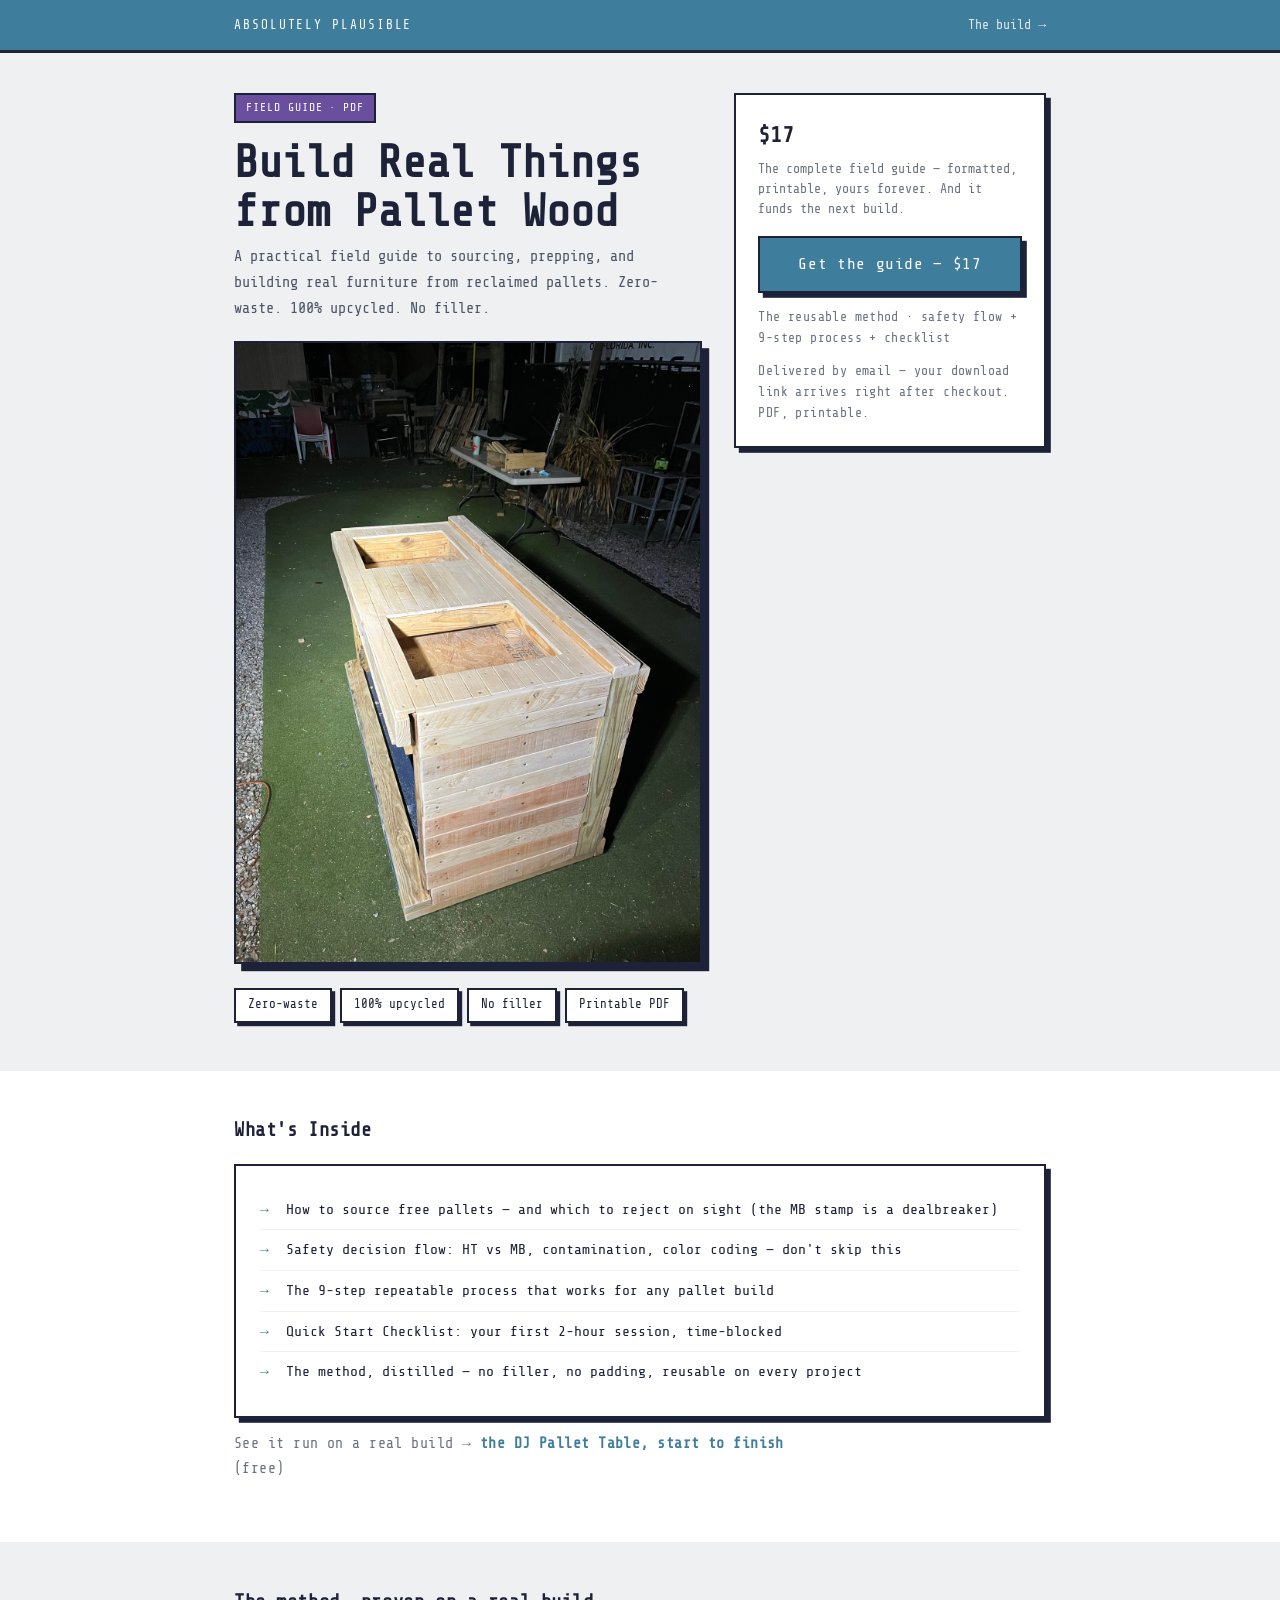
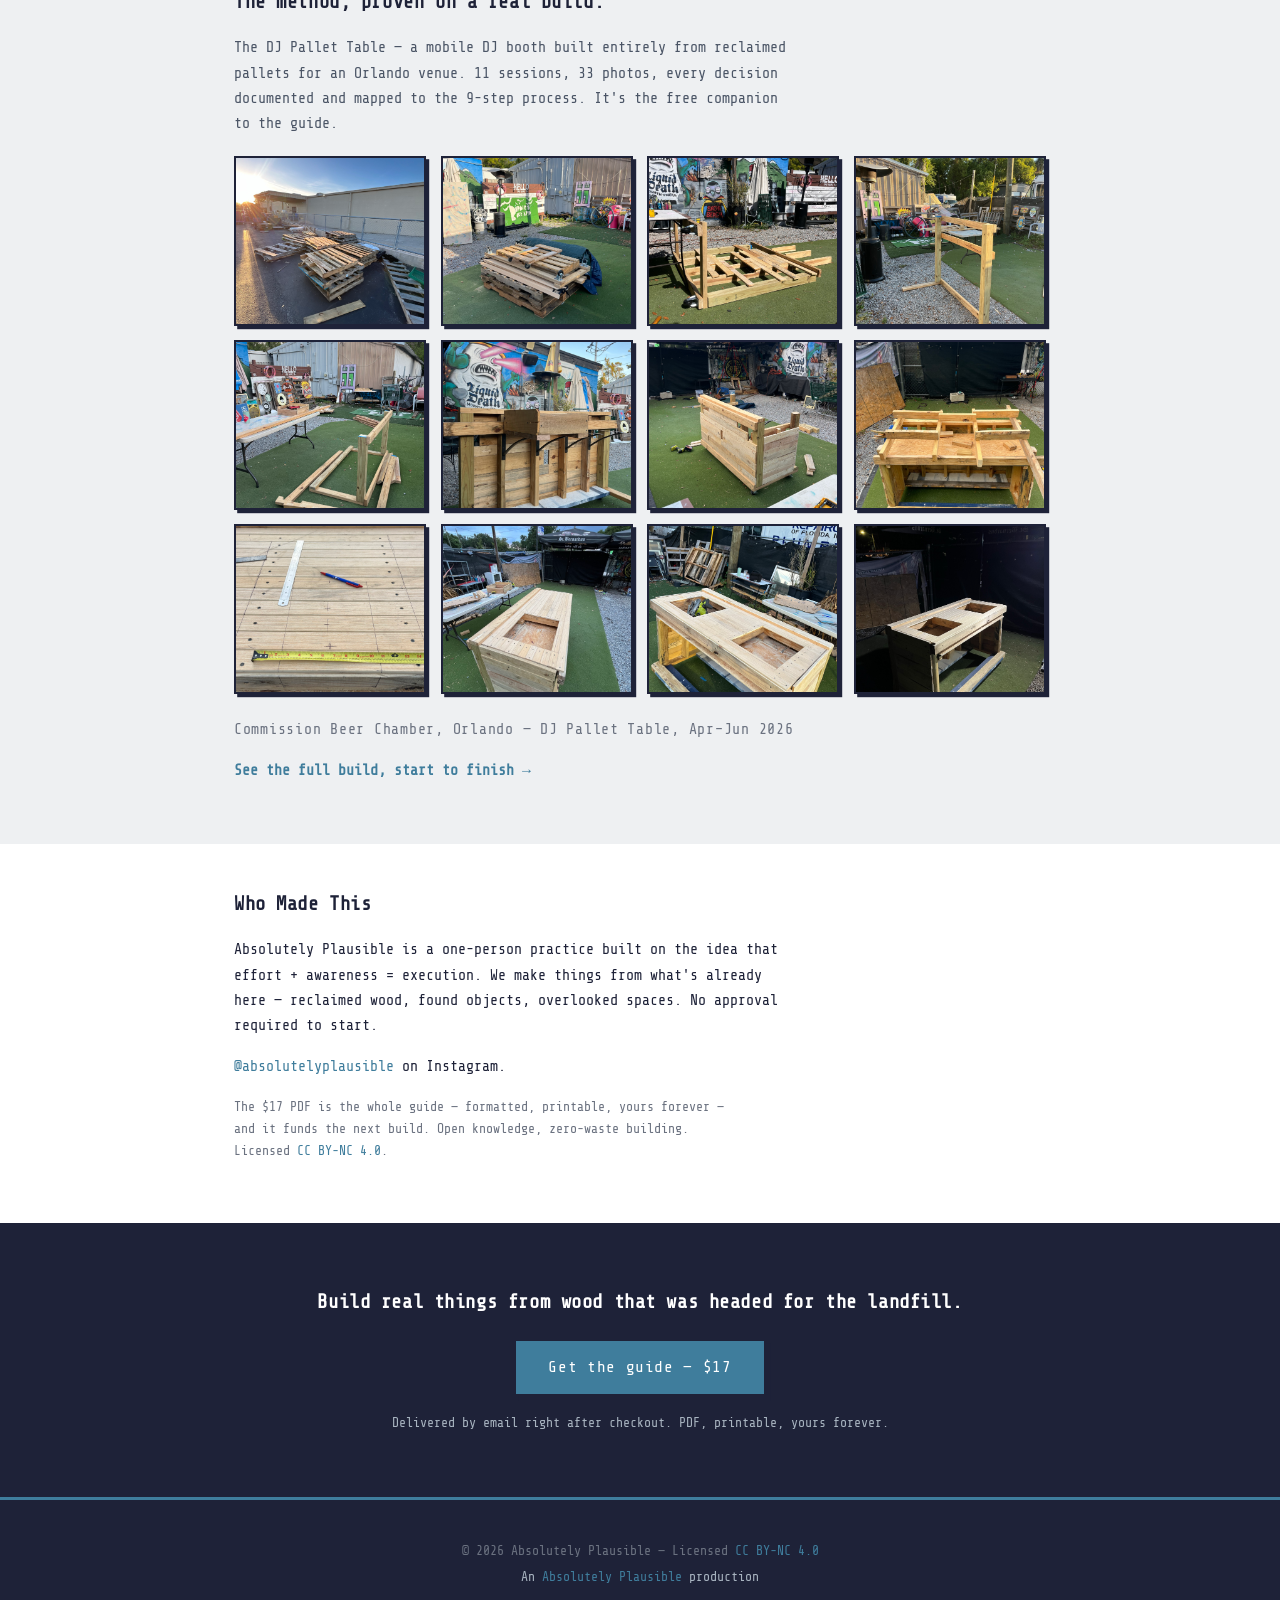
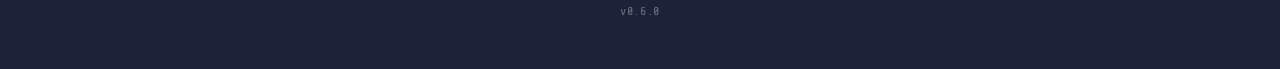
==== index.html @ e504fccc "v0.6.0 — Stripe cutover prep: swap buy buttons to Payment Link (placeholder), add thanks.html DO NOT" ====
<!DOCTYPE html>
<html lang="en">
<head>
  <meta charset="UTF-8">
  <meta name="viewport" content="width=device-width, initial-scale=1.0">
  <title>Build Real Things from Pallet Wood — Absolutely Plausible</title>
  <meta name="description" content="A practical field guide to sourcing, prepping, and building real furniture from reclaimed pallets. The 9-step process, safety decision flow, and Quick Start Checklist. PDF, $17. See it run on a real build — the DJ Pallet Table, free.">
  <meta property="og:title" content="Build Real Things from Pallet Wood">
  <meta property="og:description" content="A practical field guide to building real furniture from reclaimed pallets. $17 PDF, delivered by email right after checkout.">
  <meta property="og:image" content="https://diy.recyclopedia.cc/docs/assets/IMG_4963.jpg">
  <meta property="og:url" content="https://diy.recyclopedia.cc/">
  <meta property="og:type" content="website">
  <meta name="twitter:card" content="summary_large_image">
  <link rel="preconnect" href="https://fonts.googleapis.com">
  <link rel="preconnect" href="https://fonts.gstatic.com" crossorigin>
  <link href="https://fonts.googleapis.com/css2?family=Share+Tech+Mono&display=swap" rel="stylesheet">
  <link rel="stylesheet" href="style.css">
</head>
<body class="gr">

  <!-- TOP BAR -->
  <nav class="gr-nav">
    <div class="container">
      <a class="wordmark" href="/">Absolutely Plausible</a>
      <a class="back" href="dj-pallet-table.html">The build →</a>
    </div>
  </nav>

  <!-- HERO / PRODUCT HEADER -->
  <header class="gr-hero">
    <div class="container">
      <div class="gr-hero-grid">

        <div class="gr-hero-main">
          <span class="gr-tag">Field guide · PDF</span>
          <h1 class="gr-title">Build Real Things from Pallet Wood</h1>
          <p class="gr-sub">A practical field guide to sourcing, prepping, and building real furniture from reclaimed pallets. Zero-waste. 100% upcycled. No filler.</p>
          <img class="gr-cover" src="docs/assets/IMG_4963.jpg" alt="DJ Pallet Table — near-final, built entirely from reclaimed pallet wood for Commission Beer Chamber, Orlando">
          <div class="gr-pills">
            <span class="gr-pill">Zero-waste</span>
            <span class="gr-pill">100% upcycled</span>
            <span class="gr-pill">No filler</span>
            <span class="gr-pill">Printable PDF</span>
          </div>
        </div>

        <aside class="gr-buybox">
          <div class="gr-buybox-price">$17</div>
          <p class="gr-buybox-note">The complete field guide — formatted, printable, yours forever. And it funds the next build.</p>
          <!-- STRIPE CUTOVER: replace REPLACE_ME with the LIVE Payment Link before merging to main.
           Test-mode link is used only on this branch, never deployed. -->
          <a class="gr-btn" href="https://buy.stripe.com/REPLACE_ME" rel="noopener">Get the guide — $17</a>
          <p class="gr-proof">The reusable method · safety flow + 9-step process + checklist</p>
          <p class="gr-proof">Delivered by email — your download link arrives right after checkout. PDF, printable.</p>
        </aside>

      </div>
    </div>
  </header>

  <!-- WHAT'S INSIDE -->
  <section class="gr-section">
    <div class="container">
      <h2>What's Inside</h2>
      <div class="gr-card">
        <ul class="gr-list">
          <li>How to source free pallets — and which to reject on sight (the MB stamp is a dealbreaker)</li>
          <li>Safety decision flow: HT vs MB, contamination, color coding — don't skip this</li>
          <li>The 9-step repeatable process that works for any pallet build</li>
          <li>Quick Start Checklist: your first 2-hour session, time-blocked</li>
          <li>The method, distilled — no filler, no padding, reusable on every project</li>
        </ul>
      </div>
      <p class="gr-proof">See it run on a real build → <a href="dj-pallet-table.html">the DJ Pallet Table, start to finish</a> (free)</p>
    </div>
  </section>

  <!-- THE BUILD -->
  <section class="gr-section gr-section--alt">
    <div class="container">
      <h2>The method, proven on a real build.</h2>
      <p class="gr-sub">The DJ Pallet Table — a mobile DJ booth built entirely from reclaimed pallets for an Orlando venue. 11 sessions, 33 photos, every decision documented and mapped to the 9-step process. It's the free companion to the guide.</p>
      <div class="gr-grid">
        <img src="docs/assets/IMG_4768.jpg" alt="Raw reclaimed pallets before the build begins">
        <img src="docs/assets/IMG_4784.jpg" alt="Full stack of pallet material, inspected and ready">
        <img src="docs/assets/IMG_4836.jpg" alt="Frame skeleton with caster wheels, early build">
        <img src="docs/assets/IMG_4842.jpg" alt="Frame positioned at Commission Beer Chamber patio">
        <img src="docs/assets/IMG_4892.jpg" alt="Frame structure growing on-site">
        <img src="docs/assets/IMG_4922.jpg" alt="Slatted tabletop boards taking shape">
        <img src="docs/assets/IMG_4935.jpg" alt="Structural core complete — bracing and joinery">
        <img src="docs/assets/IMG_4945.jpg" alt="Finishing — surface refinement">
        <img src="docs/assets/IMG_4954.jpg" alt="Mixer cutout laid out, measured and marked in pencil">
        <img src="docs/assets/IMG_4959.jpg" alt="Final layout detail before the cut">
        <img src="docs/assets/IMG_4960.jpg" alt="The near-final DJ Pallet Table">
        <img src="docs/assets/IMG_4961.jpg" alt="Near-final side view">
      </div>
      <p class="caption">Commission Beer Chamber, Orlando — DJ Pallet Table, Apr–Jun 2026</p>
      <p class="build-cta"><a href="dj-pallet-table.html">See the full build, start to finish →</a></p>
    </div>
  </section>

  <!-- WHO MADE THIS -->
  <section class="gr-section">
    <div class="container">
      <h2>Who Made This</h2>
      <p class="gr-prose">Absolutely Plausible is a one-person practice built on the idea that effort + awareness = execution. We make things from what's already here — reclaimed wood, found objects, overlooked spaces. No approval required to start.</p>
      <p class="gr-prose"><a href="https://instagram.com/absolutelyplausible" target="_blank" rel="noopener">@absolutelyplausible</a> on Instagram.</p>
      <p class="gr-prose license">The $17 PDF is the whole guide — formatted, printable, yours forever — and it funds the next build. Open knowledge, zero-waste building.<br>Licensed <a href="https://creativecommons.org/licenses/by-nc/4.0/" target="_blank" rel="noopener">CC BY-NC 4.0</a>.</p>
    </div>
  </section>

  <!-- BUY (repeated) -->
  <section class="buy-bottom">
    <div class="container">
      <h2 class="gr-cta-h">Build real things from wood that was headed for the landfill.</h2>
      <!-- STRIPE CUTOVER: replace REPLACE_ME with the LIVE Payment Link before merging to main.
           Test-mode link is used only on this branch, never deployed. -->
          <a class="gr-btn" href="https://buy.stripe.com/REPLACE_ME" rel="noopener">Get the guide — $17</a>
      <p class="delivery-note">Delivered by email right after checkout. PDF, printable, yours forever.</p>
    </div>
  </section>

  <!-- FOOTER -->
  <footer class="site-footer">
    <div class="site-footer__inner">
      <p class="footer-license">© 2026 Absolutely Plausible — Licensed <a href="https://creativecommons.org/licenses/by-nc/4.0/" target="_blank" rel="noopener">CC BY-NC 4.0</a></p>
      <p>An <a href="https://absolutelyplausible.com" target="_blank" rel="noopener">Absolutely Plausible</a> production</p>
      <p class="footer-version">v0.6.0</p>
    </div>
  </footer>

</body>
</html>
---- style.css ----
*, *::before, *::after { box-sizing: border-box; margin: 0; padding: 0; }

:root {
  --primary: #3f7d9c;
  --dark: #1e2238;
  --accent: #6a4f9e;
  --bg: #eef0f2;
  --white: #ffffff;
}

body {
  font-family: 'Share Tech Mono', 'Courier New', monospace;
  background: var(--bg);
  color: var(--dark);
  line-height: 1.6;
}

a { color: var(--primary); text-decoration: none; }
a:hover { color: var(--accent); }

.container {
  max-width: 860px;
  margin: 0 auto;
  padding: 0 1.5rem;
}

/* HERO */
.hero {
  background: var(--dark);
  color: var(--white);
  padding: 4rem 0 3rem;
  text-align: center;
}

.wordmark {
  font-size: 0.85rem;
  letter-spacing: 0.15em;
  text-transform: uppercase;
  color: var(--primary);
  margin-bottom: 1.5rem;
}

.hero h1 {
  font-size: clamp(1.6rem, 4vw, 2.4rem);
  line-height: 1.2;
  margin-bottom: 1rem;
  color: var(--white);
}

.subhead {
  font-size: 0.95rem;
  color: #a8b4c0;
  max-width: 540px;
  margin: 0 auto 2rem;
  line-height: 1.7;
}

.hero-img {
  width: 100%;
  max-width: 720px;
  height: auto;
  display: block;
  margin: 0 auto 2.5rem;
  border-radius: 3px;
  box-shadow: 0 4px 24px rgba(0,0,0,0.45);
}

.btn-buy {
  display: inline-block;
  background: var(--primary);
  color: var(--white);
  padding: 0.85rem 2.2rem;
  font-family: inherit;
  font-size: 1rem;
  letter-spacing: 0.05em;
  text-decoration: none;
  border-radius: 2px;
  transition: background 0.15s;
}

.btn-buy:hover {
  background: var(--accent);
  color: var(--white);
}

/* WHAT'S INSIDE */
.inside {
  padding: 3.5rem 0;
  background: var(--white);
}

.inside h2, .build h2, .about h2 {
  font-size: 1.1rem;
  letter-spacing: 0.06em;
  margin-bottom: 1.5rem;
}

.inside h2 { color: var(--primary); }

.inside ul {
  list-style: none;
  padding: 0;
  margin-bottom: 1.5rem;
}

.inside ul li {
  padding: 0.55rem 0 0.55rem 1.6rem;
  border-bottom: 1px solid var(--bg);
  position: relative;
  font-size: 0.92rem;
  line-height: 1.5;
}

.inside ul li:last-child { border-bottom: none; }

.inside ul li::before {
  content: '→';
  position: absolute;
  left: 0;
  color: var(--primary);
}

.proof-line {
  font-size: 0.8rem;
  color: #6b7280;
  letter-spacing: 0.05em;
}

/* THE BUILD */
.build {
  padding: 3.5rem 0;
  background: var(--bg);
}

.build h2 { color: var(--dark); }

.photo-grid {
  display: grid;
  grid-template-columns: repeat(auto-fill, minmax(200px, 1fr));
  gap: 0.5rem;
  margin-bottom: 1rem;
}

.photo-grid img {
  width: 100%;
  height: 150px;
  object-fit: cover;
  border-radius: 2px;
  display: block;
}

.build-intro {
  font-size: 0.92rem;
  max-width: 620px;
  margin-bottom: 1.5rem;
  line-height: 1.6;
}

.caption {
  font-size: 0.78rem;
  color: #6b7280;
  letter-spacing: 0.05em;
}

.build-cta {
  margin-top: 1rem;
  font-size: 0.95rem;
}

.build-cta a { font-weight: 700; }

/* ABOUT */
.about {
  padding: 3.5rem 0;
  background: var(--white);
}

.about h2 { color: var(--primary); }

.about p {
  font-size: 0.92rem;
  max-width: 620px;
  margin-bottom: 1rem;
}

.about p:last-child { margin-bottom: 0; }

.license {
  font-size: 0.8rem;
  color: #6b7280;
}

/* BUY BOTTOM */
.buy-bottom {
  background: var(--dark);
  color: var(--white);
  padding: 4rem 0;
  text-align: center;
}

.delivery-note {
  margin-top: 1rem;
  font-size: 0.82rem;
  color: #a8b4c0;
}

@media (max-width: 520px) {
  .photo-grid {
    grid-template-columns: repeat(2, 1fr);
  }
  .photo-grid img { height: 120px; }
  .hero { padding: 3rem 0 2.5rem; }
}

/* ============================================================
   DJ CASE STUDY — Gumroad-style UI/UX, recolored to AP palette
   (scoped to body.gr; the brutalist flat look — hard navy
   borders + offset drop-shadows + press-on-hover buttons)
   ============================================================ */

body.gr {
  --gr-border: 2px solid var(--dark);
  --gr-shadow: 0.3rem 0.3rem 0 var(--dark);
  --gr-shadow-sm: 0.2rem 0.2rem 0 var(--dark);
}

/* Top bar */
.gr-nav {
  background: var(--primary);
  border-bottom: 3px solid var(--dark);
}
.gr-nav .container {
  display: flex;
  align-items: center;
  justify-content: space-between;
  padding-top: 0.9rem;
  padding-bottom: 0.9rem;
}
.gr-nav .wordmark {
  margin: 0;
  font-size: 0.8rem;
  letter-spacing: 0.15em;
  text-transform: uppercase;
  color: var(--white);
}
.gr-nav .back { color: rgba(255,255,255,0.82); font-size: 0.82rem; }
.gr-nav .back:hover { color: var(--white); }

/* Press-on-hover button (Gumroad signature) */
.gr-btn {
  display: inline-block;
  background: var(--primary);
  color: var(--white);
  border: var(--gr-border);
  box-shadow: var(--gr-shadow);
  padding: 0.85rem 2rem;
  font-family: inherit;
  font-size: 1rem;
  letter-spacing: 0.04em;
  border-radius: 0;
  transition: transform 0.1s ease, box-shadow 0.1s ease, background 0.1s ease;
}
.gr-btn:hover {
  background: var(--accent);
  color: var(--white);
  transform: translate(0.12rem, 0.12rem);
  box-shadow: var(--gr-shadow-sm);
}
.gr-btn:active {
  transform: translate(0.3rem, 0.3rem);
  box-shadow: 0 0 0 var(--dark);
}

/* Tag / pill */
.gr-tag {
  display: inline-block;
  background: var(--accent);
  color: var(--white);
  border: var(--gr-border);
  padding: 0.25rem 0.65rem;
  font-size: 0.72rem;
  letter-spacing: 0.08em;
  text-transform: uppercase;
  margin-bottom: 0.9rem;
}
.gr-pills { display: flex; flex-wrap: wrap; gap: 0.5rem; margin-top: 1.2rem; }
.gr-pill {
  display: inline-block;
  background: var(--white);
  border: var(--gr-border);
  box-shadow: var(--gr-shadow-sm);
  padding: 0.35rem 0.75rem;
  font-size: 0.78rem;
}

/* Hero / product header */
.gr-hero { background: var(--bg); padding: 2.5rem 0 3rem; }
.gr-hero-grid {
  display: grid;
  grid-template-columns: 1.5fr 1fr;
  gap: 2rem;
  align-items: start;
}
.gr-cover {
  width: 100%;
  display: block;
  border: var(--gr-border);
  box-shadow: 0.45rem 0.45rem 0 var(--dark);
  margin-bottom: 1.5rem;
}
.gr-title {
  font-size: clamp(1.8rem, 5vw, 2.8rem);
  line-height: 1.1;
  color: var(--dark);
  margin-bottom: 0.5rem;
}
.gr-by { font-size: 0.9rem; color: #4b5566; margin-bottom: 1rem; }
.gr-by strong { color: var(--primary); }
.gr-lede { font-size: 0.95rem; line-height: 1.7; max-width: 60ch; }

/* Buy box (sticky on desktop) */
.gr-buybox {
  background: var(--white);
  border: var(--gr-border);
  box-shadow: var(--gr-shadow);
  padding: 1.4rem;
  position: sticky;
  top: 1.5rem;
}
.gr-buybox-price {
  font-size: 1.4rem;
  font-weight: 700;
  color: var(--dark);
  margin-bottom: 0.4rem;
}
.gr-buybox-note { font-size: 0.82rem; color: #6b7280; margin-bottom: 1.1rem; line-height: 1.5; }
.gr-buybox .gr-btn { display: block; text-align: center; }
.gr-glance { width: 100%; border-collapse: collapse; margin: 1.3rem 0 0.5rem; }
.gr-glance th, .gr-glance td {
  text-align: left;
  vertical-align: top;
  padding: 0.45rem 0;
  font-size: 0.8rem;
  border-bottom: 1px solid var(--bg);
  line-height: 1.45;
}
.gr-glance th { color: var(--primary); white-space: nowrap; padding-right: 0.8rem; width: 1%; }
.gr-glance tr:last-child th, .gr-glance tr:last-child td { border-bottom: none; }
.gr-collab { font-size: 0.74rem; color: #6b7280; line-height: 1.5; margin-top: 0.6rem; }
.gr-collab strong { color: var(--dark); }

/* Content sections */
.gr-section { padding: 2.8rem 0; background: var(--white); }
.gr-section--alt { background: var(--bg); }
.gr-section--band { background: var(--dark); }
.gr-section--band h2 { color: var(--white); }
.gr-section h2 {
  font-size: 1.2rem;
  letter-spacing: 0.03em;
  margin-bottom: 1.1rem;
  display: flex;
  align-items: center;
  flex-wrap: wrap;
  gap: 0.1rem;
  color: var(--dark);
}
.gr-section p { font-size: 0.93rem; line-height: 1.7; max-width: 70ch; margin-bottom: 1rem; }

/* Step number badge */
.step-badge {
  display: inline-flex;
  align-items: center;
  justify-content: center;
  width: 1.9em;
  height: 1.9em;
  background: var(--primary);
  color: var(--white);
  border: var(--gr-border);
  font-weight: 700;
  margin-right: 0.4em;
  font-size: 0.85em;
}

/* Photo grid — bordered, offset-shadowed thumbnails */
.gr-grid {
  display: grid;
  grid-template-columns: repeat(auto-fill, minmax(180px, 1fr));
  gap: 0.9rem;
  margin: 1.2rem 0 1.4rem;
}
.gr-grid img {
  width: 100%;
  height: 170px;
  object-fit: cover;
  display: block;
  border: var(--gr-border);
  box-shadow: var(--gr-shadow-sm);
}

/* Takeaway callout */
.takeaway {
  background: var(--white);
  border: var(--gr-border);
  border-left: 6px solid var(--primary);
  box-shadow: var(--gr-shadow-sm);
  padding: 0.9rem 1.1rem;
  font-size: 0.9rem !important;
  line-height: 1.6;
  max-width: none !important;
}
.takeaway strong { color: var(--accent); }
.gr-section--alt .takeaway { background: var(--white); }

/* Vertical scroll timeline (DJ case study) — dated spine + expandable cards */
.vtl { position: relative; max-width: 720px; margin: 0.5rem auto 0; }
.vtl::before {                       /* the spine */
  content: '';
  position: absolute;
  top: 0.5rem; bottom: 0.5rem;
  left: 96px;
  width: 3px;
  background: var(--primary);
  transform: translateX(-50%);
}
.vtl-item {
  position: relative;
  display: grid;
  grid-template-columns: 78px 1fr;
  gap: 2rem;
  margin-bottom: 1.8rem;
  align-items: start;
}
.vtl-date {
  text-align: right;
  font-size: 0.78rem;
  font-weight: 700;
  letter-spacing: 0.03em;
  color: var(--primary);
  padding-top: 0.9rem;
}
.vtl-item::before {                  /* node dot on the spine */
  content: '';
  position: absolute;
  left: 96px;
  top: 1rem;
  width: 15px; height: 15px;
  background: var(--primary);
  border: 3px solid var(--white);
  border-radius: 50%;
  transform: translateX(-50%);
  box-shadow: 0 0 0 2px var(--primary);
  z-index: 2;
}
.vtl-item::after {                   /* connector stub from spine to card */
  content: '';
  position: absolute;
  left: 96px;
  top: calc(1rem + 6px);
  width: 2rem;
  height: 3px;
  background: var(--primary);
  z-index: 1;
}
.vtl-card {
  background: var(--white);
  border: var(--gr-border);
  box-shadow: var(--gr-shadow);
  overflow: hidden;
  transition: transform 0.1s ease, box-shadow 0.1s ease;
}
.vtl-card:hover { transform: translate(-0.08rem, -0.08rem); box-shadow: 0.4rem 0.4rem 0 var(--dark); }
.vtl-photo {
  width: 100%;
  height: 210px;
  object-fit: cover;
  display: block;
  border-bottom: var(--gr-border);
}
.vtl-head {
  display: block;
  width: 100%;
  text-align: left;
  background: none;
  border: none;
  font-family: inherit;
  padding: 1rem 1.1rem;
  cursor: pointer;
}
.vtl-h-title { display: block; font-size: 1rem; font-weight: 700; color: var(--dark); margin-bottom: 0.3rem; }
.vtl-h-short { display: block; font-size: 0.88rem; color: #4b5566; line-height: 1.55; }
.vtl-more {
  display: inline-block;
  margin-top: 0.7rem;
  font-size: 0.78rem;
  font-weight: 700;
  color: var(--primary);
  letter-spacing: 0.03em;
}
.vtl-detail {
  display: none;
  padding: 0 1.1rem 1.1rem;
  font-size: 0.88rem;
  line-height: 1.65;
  color: #2c3242;
}
.vtl-detail p { margin: 0 0 0.7rem; }
.vtl-detail p:last-child { margin-bottom: 0; }
.vtl-detail a { font-weight: 700; }
.vtl-card.is-open .vtl-detail { display: block; }

/* pending (install) node */
.vtl-item--pending::before { background: var(--dark); border-style: dashed; box-shadow: 0 0 0 2px var(--dark); }
.vtl-item--pending .vtl-card { border-style: dashed; box-shadow: none; }
.vtl-item--pending .vtl-card:hover { transform: none; box-shadow: none; }
.vtl-tag {
  display: inline-block;
  background: var(--accent);
  color: var(--white);
  border: var(--gr-border);
  padding: 0.2rem 0.6rem;
  margin: 1rem 1.1rem 0;
  font-size: 0.68rem;
  letter-spacing: 0.08em;
  text-transform: uppercase;
}

@media (max-width: 600px) {
  .vtl::before { left: 52px; }
  .vtl-item { grid-template-columns: 42px 1fr; gap: 1.1rem; }
  .vtl-item::before { left: 52px; }
  .vtl-item::after { left: 52px; width: 1.1rem; }
  .vtl-date { font-size: 0.68rem; padding-top: 0.9rem; }
  .vtl-photo { height: 170px; }
}

/* Card */
.gr-card {
  background: var(--white);
  border: var(--gr-border);
  box-shadow: var(--gr-shadow);
  padding: 1.5rem;
}

/* Arrow list (What's Inside) */
.gr-list { list-style: none; }
.gr-list li {
  padding: 0.55rem 0 0.55rem 1.6rem;
  border-bottom: 1px solid var(--bg);
  position: relative;
  font-size: 0.92rem;
  line-height: 1.5;
}
.gr-list li:last-child { border-bottom: none; }
.gr-list li::before { content: '→'; position: absolute; left: 0; color: var(--primary); }

/* Hero subhead + proof lines (landing) */
.gr-sub { font-size: 0.95rem; line-height: 1.7; color: #4b5566; max-width: 56ch; margin-bottom: 1.2rem; }
.gr-proof { font-size: 0.82rem; color: #6b7280; letter-spacing: 0.03em; margin-top: 0.8rem; }
.gr-proof a { font-weight: 700; }

/* About / closing prose */
.gr-prose { font-size: 0.93rem; line-height: 1.7; max-width: 64ch; margin-bottom: 1rem; }
.gr-prose.license { font-size: 0.82rem; color: #6b7280; }

/* Install placeholder card */
.install-slot {
  background: var(--white);
  border: 2px dashed var(--dark);
  box-shadow: none;
  padding: 1.4rem;
  text-align: center;
}
.install-slot p { margin: 0.6rem auto 0; color: #6b7280; max-width: none; }

/* "What it teaches" table */
.gr-table {
  width: 100%;
  border-collapse: separate;
  border-spacing: 0;
  border: var(--gr-border);
  box-shadow: var(--gr-shadow);
  background: var(--white);
  margin: 1.2rem 0;
}
.gr-table th, .gr-table td {
  text-align: left;
  vertical-align: top;
  padding: 0.6rem 0.85rem;
  font-size: 0.85rem;
  line-height: 1.5;
  border-bottom: 1px solid var(--dark);
}
.gr-table thead th { background: var(--dark); color: var(--white); }
.gr-table tbody td:first-child { font-weight: 700; color: var(--primary); white-space: nowrap; }
.gr-table tbody tr:last-child td { border-bottom: none; }

/* Bottom CTA heading */
.gr-cta-h { color: var(--white); font-size: 1.2rem; margin-bottom: 1.3rem; letter-spacing: 0.03em; }

/* Site footer — workspace Footer Standard (AP-owned public brand) */
.site-footer {
  background: var(--dark);
  color: #a8b4c0;
  text-align: center;
  border-top: 3px solid var(--primary);
  padding: 2.2rem 0 2.6rem;
}
.site-footer__inner p { margin: 0.4rem 0; font-size: 0.82rem; line-height: 1.5; }
.site-footer a { color: var(--primary); }
.site-footer a:hover { color: var(--white); }
.site-footer .footer-license { color: #6b7280; }
.site-footer .footer-version {
  margin-top: 1rem;
  font-size: 0.74rem;
  letter-spacing: 0.06em;
  color: #6b7280;
}

@media (max-width: 760px) {
  .gr-hero-grid { grid-template-columns: 1fr; }
  .gr-buybox { position: static; }
}
@media (max-width: 520px) {
  .gr-grid { grid-template-columns: repeat(2, 1fr); }
  .gr-grid img { height: 130px; }
}
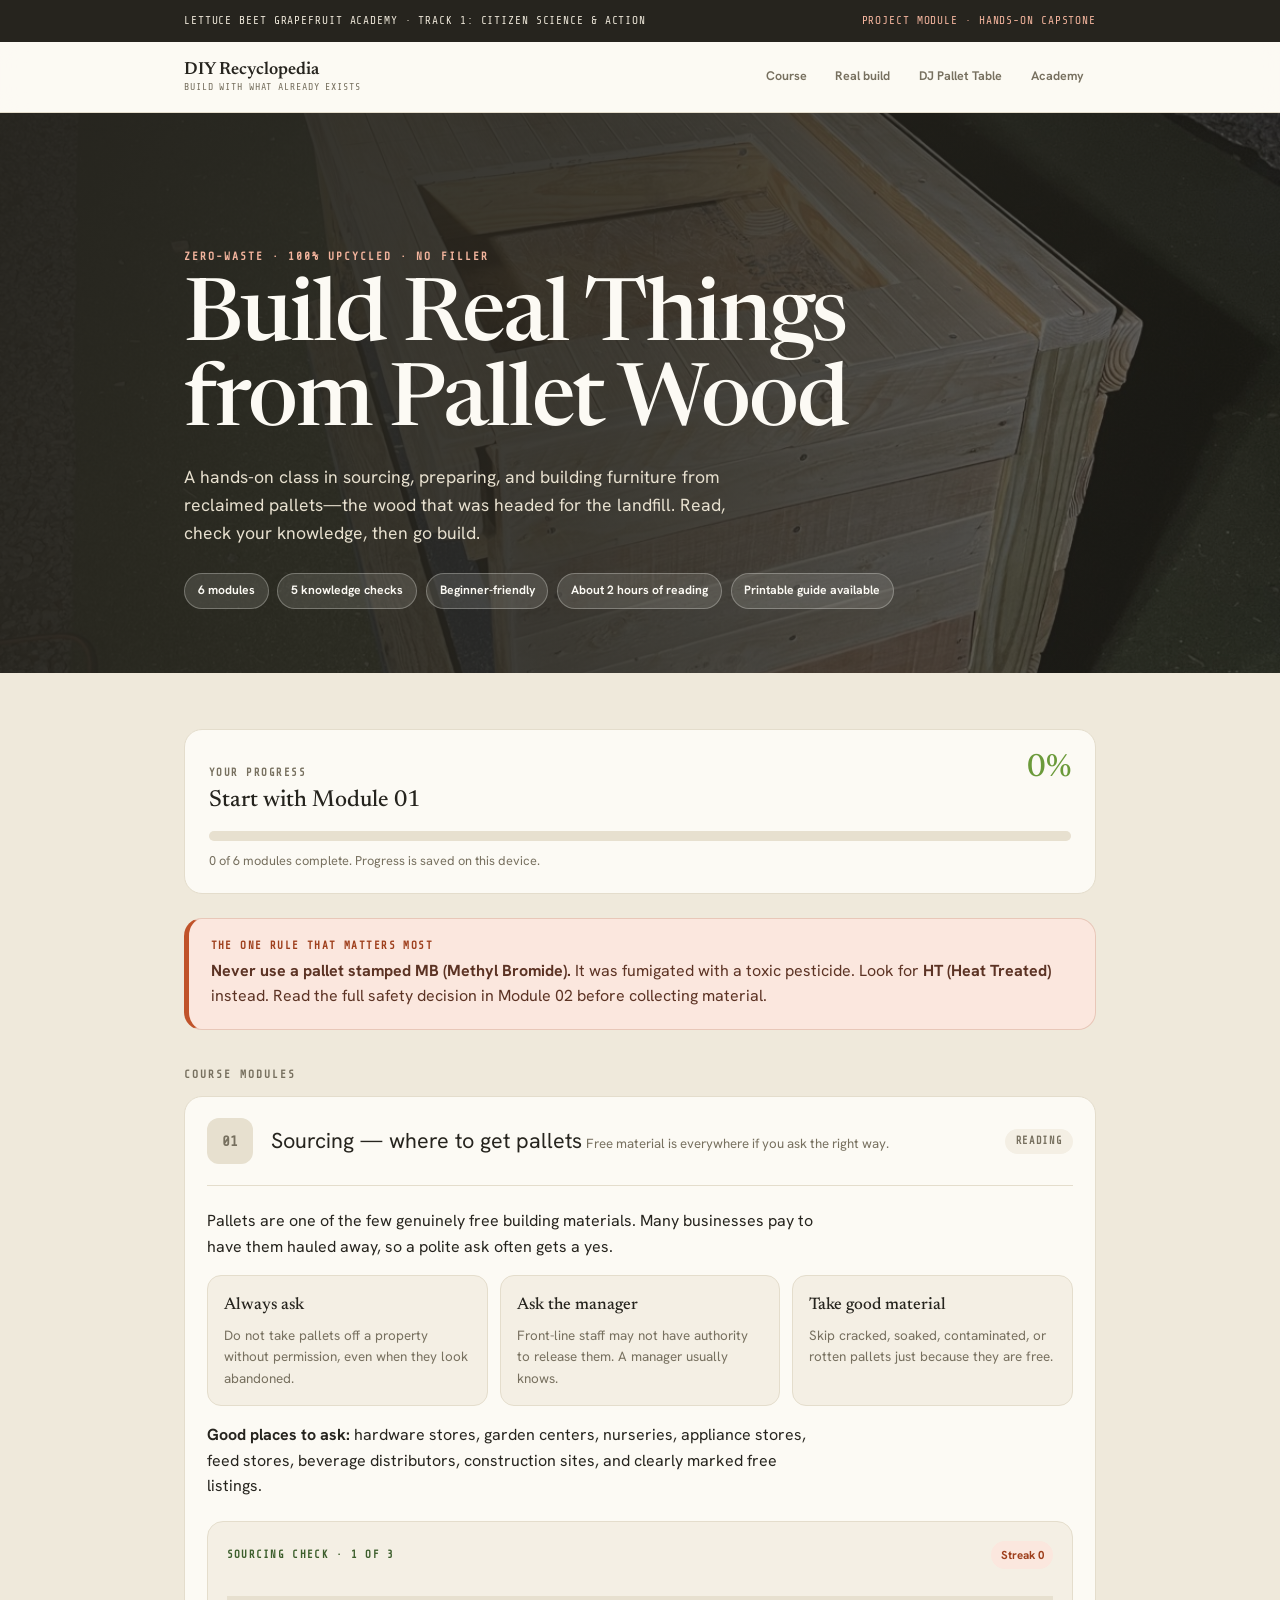
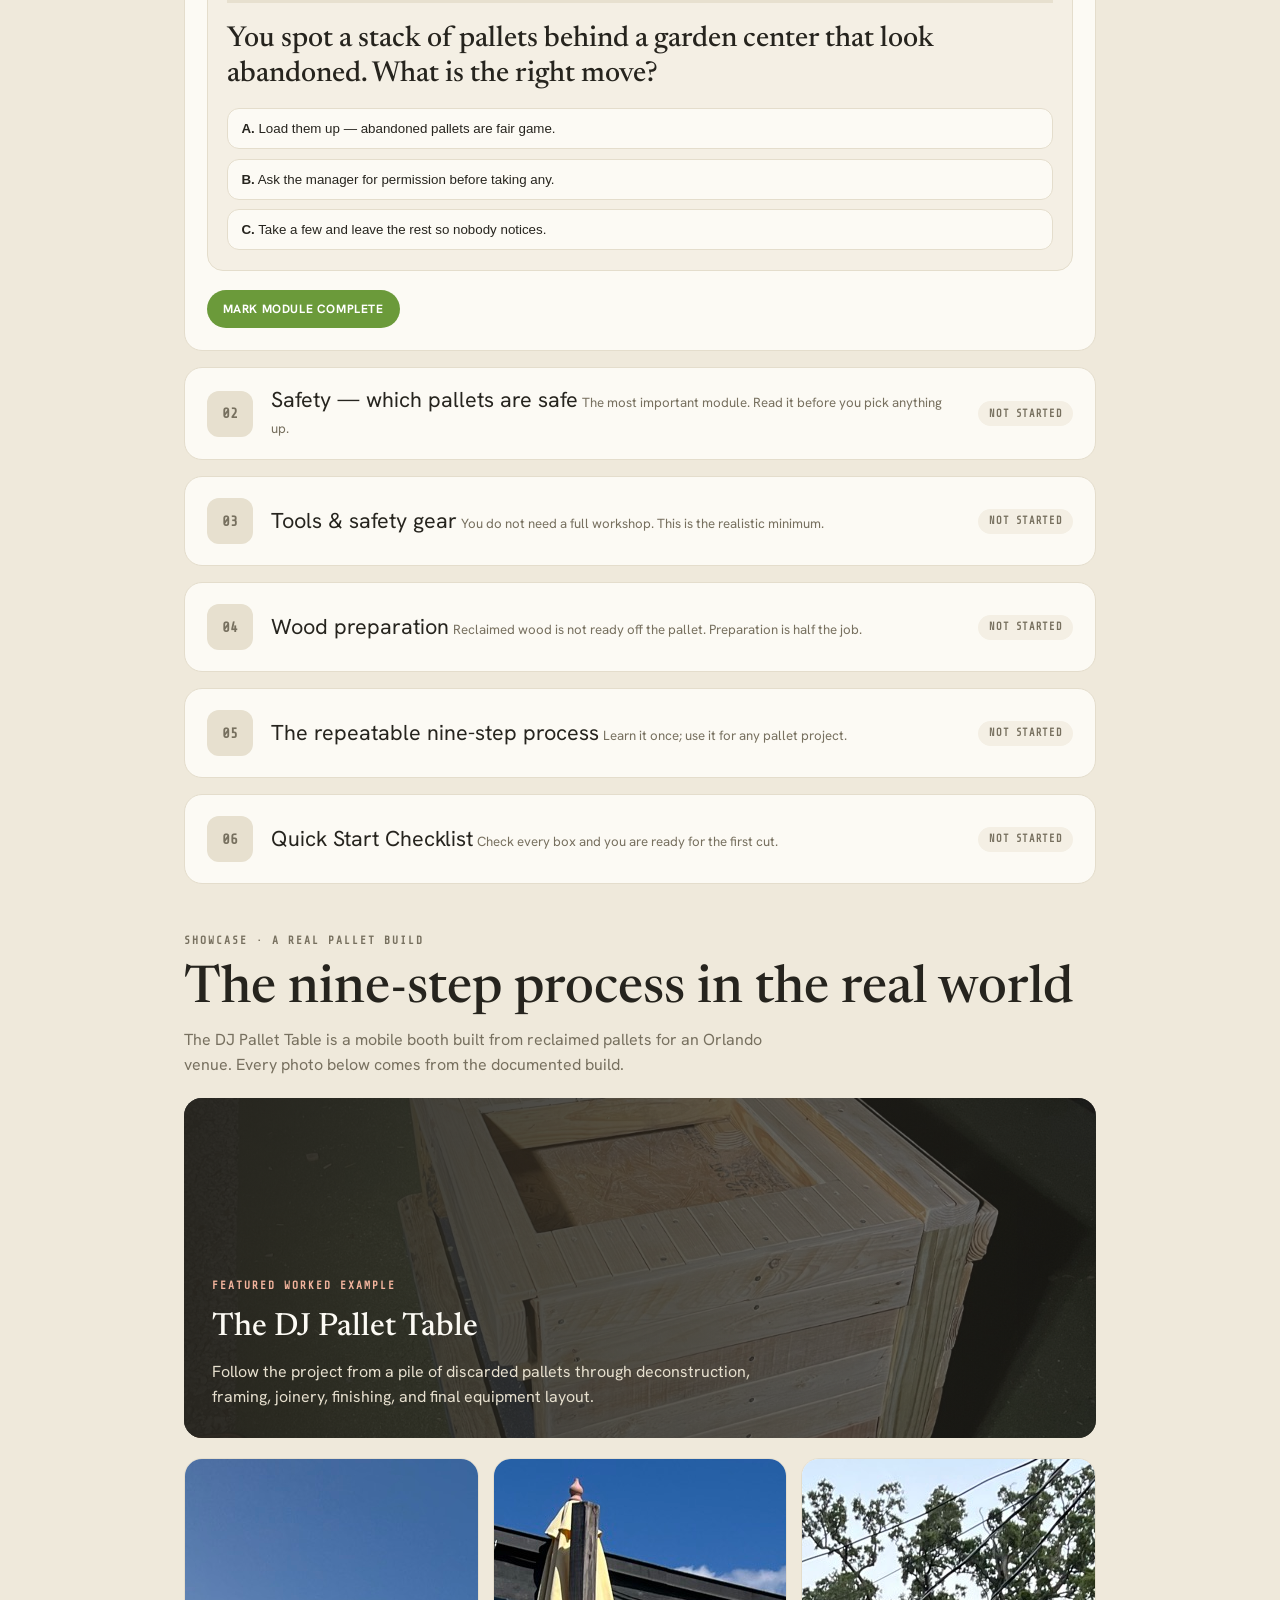
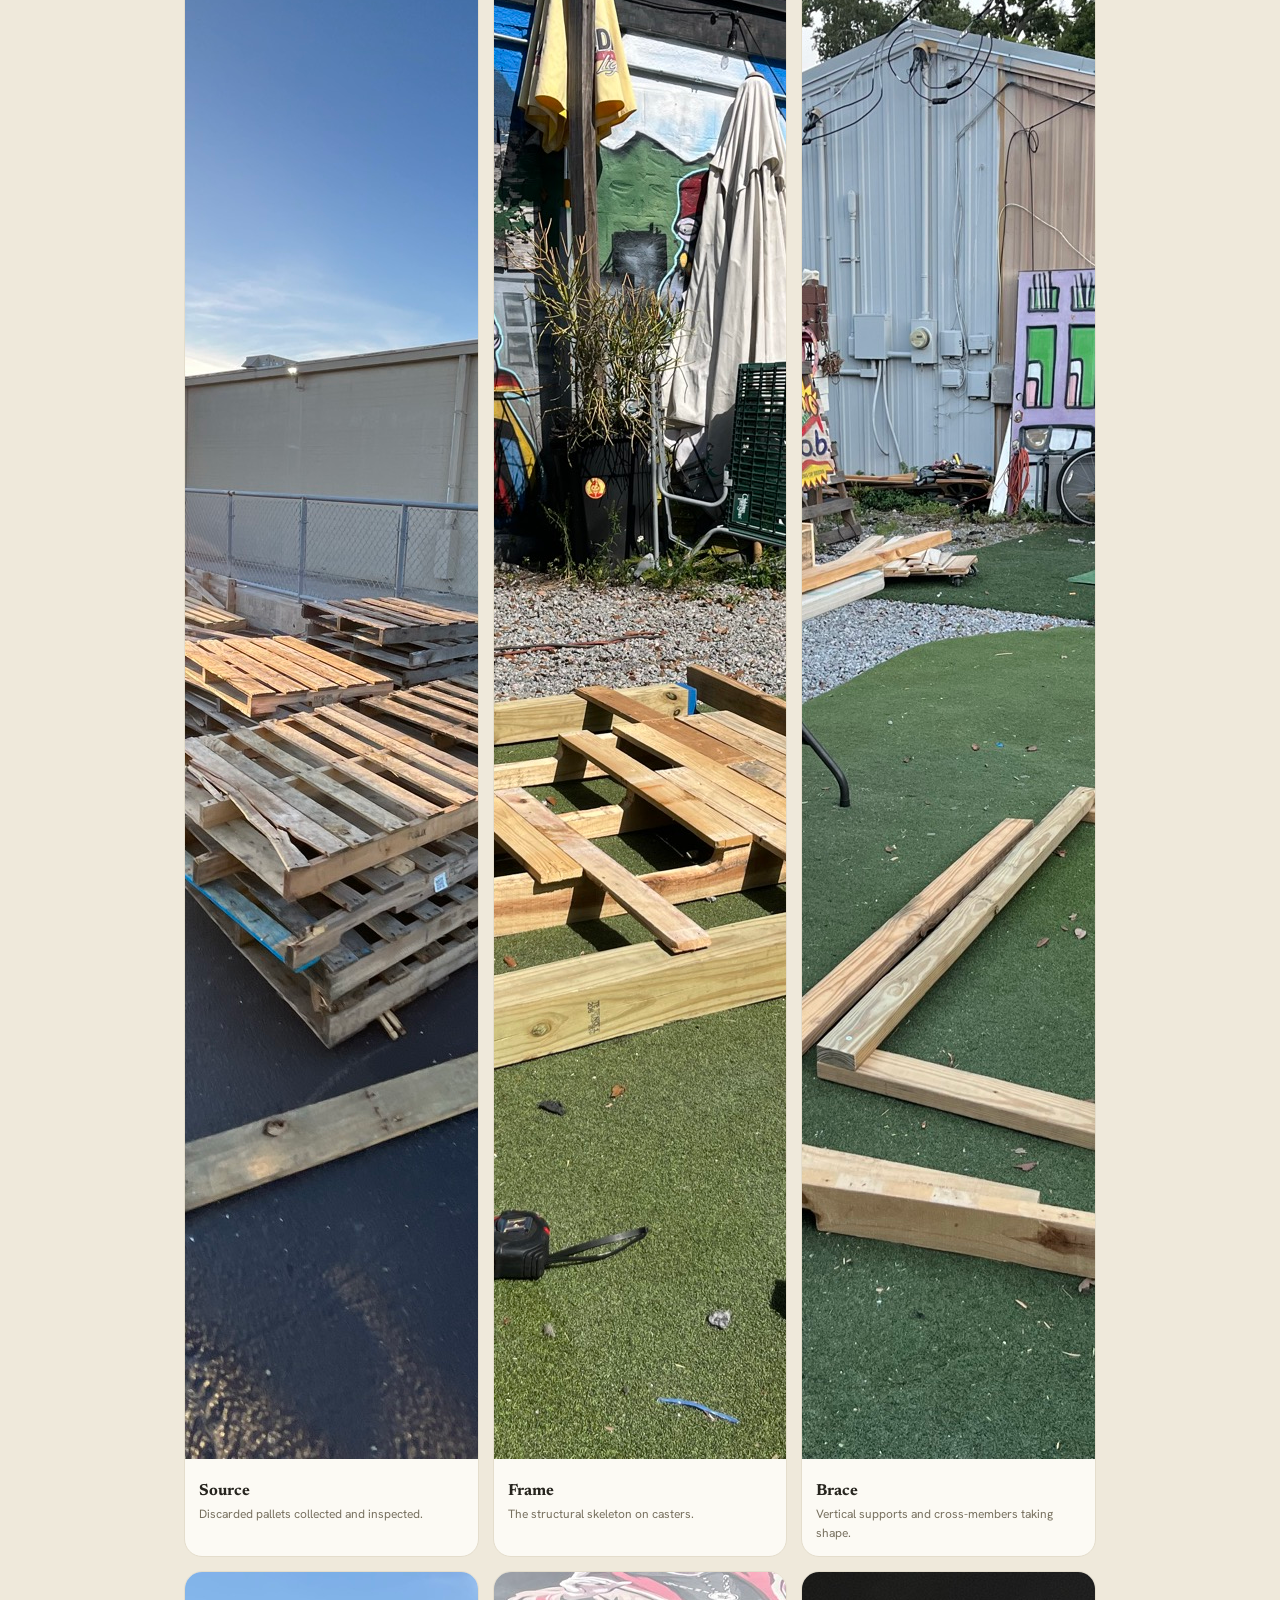
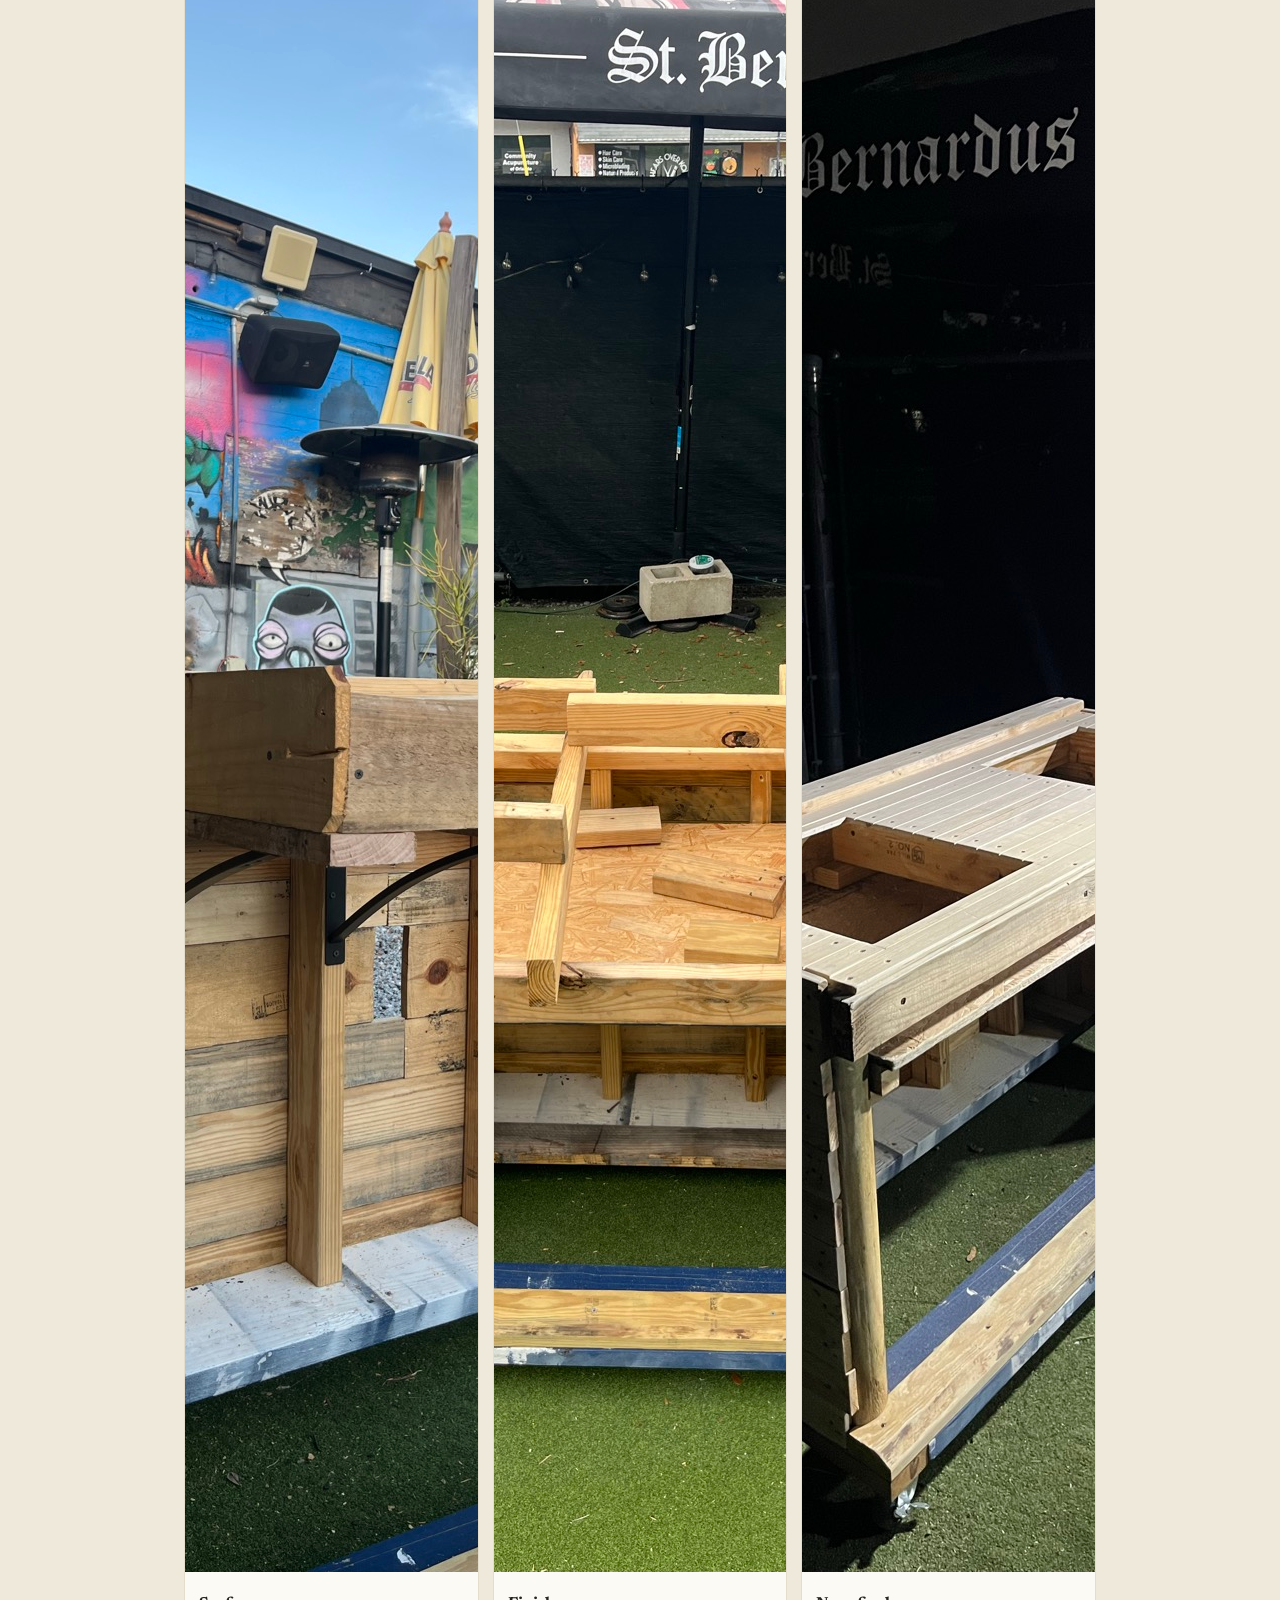
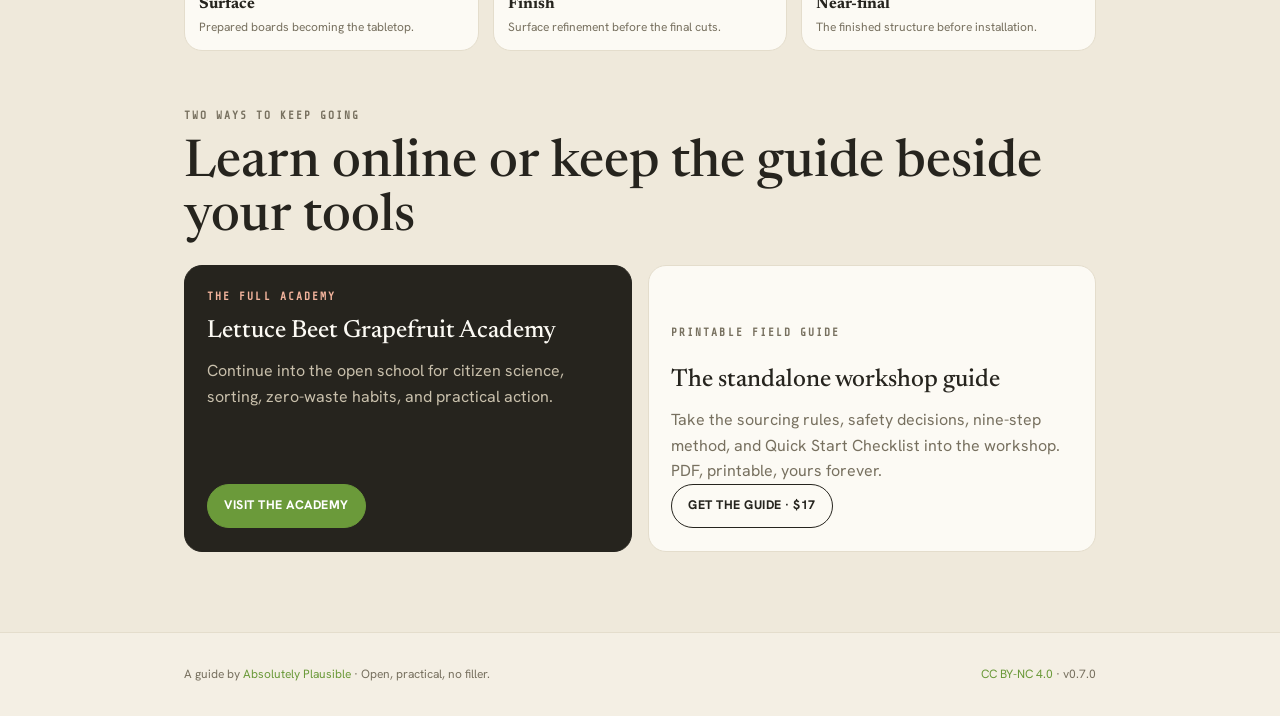
==== commit f6e7f94e: "feat: launch interactive pallet course" ====
--- a/index.html
+++ b/index.html
@@ -3,131 +3,342 @@
 <head>
   <meta charset="UTF-8">
   <meta name="viewport" content="width=device-width, initial-scale=1.0">
-  <title>Build Real Things from Pallet Wood — Absolutely Plausible</title>
-  <meta name="description" content="A practical field guide to sourcing, prepping, and building real furniture from reclaimed pallets. The 9-step process, safety decision flow, and Quick Start Checklist. PDF, $17. See it run on a real build — the DJ Pallet Table, free.">
+  <title>Build Real Things from Pallet Wood — DIY Recyclopedia</title>
+  <meta name="description" content="A free, interactive six-module course in sourcing, safety, tools, wood preparation, and building with reclaimed pallets. Includes knowledge checks and a printable $17 field guide.">
+  <meta name="theme-color" content="#26241e">
+  <meta property="og:type" content="website">
   <meta property="og:title" content="Build Real Things from Pallet Wood">
-  <meta property="og:description" content="A practical field guide to building real furniture from reclaimed pallets. $17 PDF, delivered by email right after checkout.">
+  <meta property="og:description" content="Read, check your knowledge, then go build. A practical pallet-wood course from DIY Recyclopedia.">
   <meta property="og:image" content="https://diy.recyclopedia.cc/docs/assets/IMG_4963.jpg">
   <meta property="og:url" content="https://diy.recyclopedia.cc/">
-  <meta property="og:type" content="website">
   <meta name="twitter:card" content="summary_large_image">
   <link rel="preconnect" href="https://fonts.googleapis.com">
   <link rel="preconnect" href="https://fonts.gstatic.com" crossorigin>
-  <link href="https://fonts.googleapis.com/css2?family=Share+Tech+Mono&display=swap" rel="stylesheet">
+  <link href="https://fonts.googleapis.com/css2?family=Hanken+Grotesk:wght@400;500;600;700&family=Newsreader:opsz,wght@6..72,400;6..72,500;6..72,600&family=Share+Tech+Mono&display=swap" rel="stylesheet">
   <link rel="stylesheet" href="style.css">
 </head>
-<body class="gr">
-
-  <!-- TOP BAR -->
-  <nav class="gr-nav">
-    <div class="container">
-      <a class="wordmark" href="/">Absolutely Plausible</a>
-      <a class="back" href="dj-pallet-table.html">The build →</a>
+<body class="course-site">
+  <a class="skip-link" href="#course">Skip to the course</a>
+
+  <div class="course-context">
+    <div class="course-context__inner">
+      <span>Lettuce Beet Grapefruit Academy · Track 1: Citizen Science &amp; Action</span>
+      <span class="course-context__project">Project module · hands-on capstone</span>
     </div>
-  </nav>
-
-  <!-- HERO / PRODUCT HEADER -->
-  <header class="gr-hero">
-    <div class="container">
-      <div class="gr-hero-grid">
-
-        <div class="gr-hero-main">
-          <span class="gr-tag">Field guide · PDF</span>
-          <h1 class="gr-title">Build Real Things from Pallet Wood</h1>
-          <p class="gr-sub">A practical field guide to sourcing, prepping, and building real furniture from reclaimed pallets. Zero-waste. 100% upcycled. No filler.</p>
-          <img class="gr-cover" src="docs/assets/IMG_4963.jpg" alt="DJ Pallet Table — near-final, built entirely from reclaimed pallet wood for Commission Beer Chamber, Orlando">
-          <div class="gr-pills">
-            <span class="gr-pill">Zero-waste</span>
-            <span class="gr-pill">100% upcycled</span>
-            <span class="gr-pill">No filler</span>
-            <span class="gr-pill">Printable PDF</span>
-          </div>
-        </div>
-
-        <aside class="gr-buybox">
-          <div class="gr-buybox-price">$17</div>
-          <p class="gr-buybox-note">The complete field guide — formatted, printable, yours forever. And it funds the next build.</p>
-          <!-- STRIPE CUTOVER: replace REPLACE_ME with the LIVE Payment Link before merging to main.
-           Test-mode link is used only on this branch, never deployed. -->
-          <a class="gr-btn" href="https://buy.stripe.com/REPLACE_ME" rel="noopener">Get the guide — $17</a>
-          <p class="gr-proof">The reusable method · safety flow + 9-step process + checklist</p>
-          <p class="gr-proof">Delivered by email — your download link arrives right after checkout. PDF, printable.</p>
-        </aside>
-
-      </div>
+  </div>
+
+  <header class="course-nav">
+    <div class="course-nav__inner">
+      <a class="course-brand" href="#top" aria-label="DIY Recyclopedia home">
+        <strong>DIY Recyclopedia</strong>
+        <small>Build with what already exists</small>
+      </a>
+      <nav class="course-nav__links" id="course-nav-links" aria-label="Primary navigation">
+        <a href="#course">Course</a>
+        <a href="#showcase">Real build</a>
+        <a href="dj-pallet-table.html">DJ Pallet Table</a>
+        <a href="https://lettucebeetgrapefruit.org" target="_blank" rel="noopener">Academy</a>
+      </nav>
+      <button class="course-menu" type="button" aria-controls="course-nav-links" aria-expanded="false">Menu</button>
     </div>
   </header>
 
-  <!-- WHAT'S INSIDE -->
-  <section class="gr-section">
-    <div class="container">
-      <h2>What's Inside</h2>
-      <div class="gr-card">
-        <ul class="gr-list">
-          <li>How to source free pallets — and which to reject on sight (the MB stamp is a dealbreaker)</li>
-          <li>Safety decision flow: HT vs MB, contamination, color coding — don't skip this</li>
-          <li>The 9-step repeatable process that works for any pallet build</li>
-          <li>Quick Start Checklist: your first 2-hour session, time-blocked</li>
-          <li>The method, distilled — no filler, no padding, reusable on every project</li>
-        </ul>
+  <main id="top">
+    <section class="course-hero" aria-labelledby="course-title">
+      <img class="course-hero__image" src="docs/assets/IMG_4963.jpg" width="1200" height="1600" alt="The near-final DJ Pallet Table built from reclaimed pallet wood">
+      <div class="course-hero__inner">
+        <p class="course-kicker">Zero-waste · 100% upcycled · no filler</p>
+        <h1 id="course-title">Build Real Things from Pallet Wood</h1>
+        <p class="course-hero__lede">A hands-on class in sourcing, preparing, and building furniture from reclaimed pallets—the wood that was headed for the landfill. Read, check your knowledge, then go build.</p>
+        <div class="course-meta" aria-label="Course details">
+          <span>6 modules</span>
+          <span>5 knowledge checks</span>
+          <span>Beginner-friendly</span>
+          <span>About 2 hours of reading</span>
+          <span>Printable guide available</span>
+        </div>
       </div>
-      <p class="gr-proof">See it run on a real build → <a href="dj-pallet-table.html">the DJ Pallet Table, start to finish</a> (free)</p>
+    </section>
+
+    <div class="course-main" id="course">
+      <section class="course-progress" aria-labelledby="progress-title">
+        <div class="course-progress__top">
+          <div>
+            <p class="course-progress__eyebrow">Your progress</p>
+            <h2 id="progress-title">Start with Module 01</h2>
+          </div>
+          <span class="course-progress__percent">0%</span>
+        </div>
+        <progress value="0" max="6" aria-label="Course progress">0 of 6 modules complete</progress>
+        <p class="course-progress__note">0 of 6 modules complete. Progress is saved on this device.</p>
+      </section>
+
+      <aside class="course-alert" aria-label="Critical pallet safety rule">
+        <p class="course-alert__label">The one rule that matters most</p>
+        <p><strong>Never use a pallet stamped MB (Methyl Bromide).</strong> It was fumigated with a toxic pesticide. Look for <strong>HT (Heat Treated)</strong> instead. Read the full safety decision in Module 02 before collecting material.</p>
+      </aside>
+
+      <p class="course-section-label">Course modules</p>
+
+      <details class="course-module" data-module="m1" open>
+        <summary>
+          <span class="course-module__number">01</span>
+          <span>
+            <span class="course-module__title">Sourcing — where to get pallets</span>
+            <span class="course-module__sub">Free material is everywhere if you ask the right way.</span>
+          </span>
+          <span class="course-module__status">Reading</span>
+        </summary>
+        <div class="course-module__body">
+          <p>Pallets are one of the few genuinely free building materials. Many businesses pay to have them hauled away, so a polite ask often gets a yes.</p>
+          <div class="course-grid course-grid--three">
+            <article class="course-note">
+              <h3>Always ask</h3>
+              <p>Do not take pallets off a property without permission, even when they look abandoned.</p>
+            </article>
+            <article class="course-note">
+              <h3>Ask the manager</h3>
+              <p>Front-line staff may not have authority to release them. A manager usually knows.</p>
+            </article>
+            <article class="course-note">
+              <h3>Take good material</h3>
+              <p>Skip cracked, soaked, contaminated, or rotten pallets just because they are free.</p>
+            </article>
+          </div>
+          <p><strong>Good places to ask:</strong> hardware stores, garden centers, nurseries, appliance stores, feed stores, beverage distributors, construction sites, and clearly marked free listings.</p>
+          <div class="quiz" data-quiz="pallet_sourcing"></div>
+          <button class="module-complete" type="button">Mark module complete</button>
+        </div>
+      </details>
+
+      <details class="course-module" data-module="m2">
+        <summary>
+          <span class="course-module__number">02</span>
+          <span>
+            <span class="course-module__title">Safety — which pallets are safe</span>
+            <span class="course-module__sub">The most important module. Read it before you pick anything up.</span>
+          </span>
+          <span class="course-module__status">Not started</span>
+        </summary>
+        <div class="course-module__body">
+          <p>Pallets used for international shipping carry an IPPC stamp next to a treatment code. The code matters, but contamination, ownership, and physical condition still matter too.</p>
+          <div class="course-code-list" aria-label="Pallet treatment codes">
+            <div class="course-code course-code--safe"><strong>HT</strong><span>Heat treated—heated to kill pests, no chemicals</span><em>Safe</em></div>
+            <div class="course-code course-code--safe"><strong>KD</strong><span>Kiln dried—dried, not chemically treated</span><em>Safe</em></div>
+            <div class="course-code"><strong>DB</strong><span>Debarked—look for HT or KD too</span><em>Inspect</em></div>
+            <div class="course-code course-code--danger"><strong>MB</strong><span>Methyl Bromide—toxic pesticide fumigation</span><em>Never</em></div>
+            <div class="course-code"><strong>None</strong><span>Likely domestic-only; inspect condition and history closely</span><em>Inspect</em></div>
+          </div>
+          <div class="course-grid">
+            <article class="course-note">
+              <h3>Colored means owned</h3>
+              <p>Blue, red, and brown pallets often belong to rental pools. Use plain discarded whitewood.</p>
+            </article>
+            <article class="course-note">
+              <h3>Reject contamination</h3>
+              <p>Skip spills, oily stains, chemical odors, mold, rot, or unknown residue regardless of stamp.</p>
+            </article>
+            <article class="course-note">
+              <h3>Control physical hazards</h3>
+              <p>Expect protruding nails and splinters. Wear gloves and eye protection while handling.</p>
+            </article>
+            <article class="course-note">
+              <h3>Control dust</h3>
+              <p>Reclaimed wood carries dirt, spores, and droppings. Wear a dust mask when cutting or sanding.</p>
+            </article>
+          </div>
+          <div class="quiz" data-quiz="pallet_safety"></div>
+          <button class="module-complete" type="button">Mark module complete</button>
+        </div>
+      </details>
+
+      <details class="course-module" data-module="m3">
+        <summary>
+          <span class="course-module__number">03</span>
+          <span>
+            <span class="course-module__title">Tools &amp; safety gear</span>
+            <span class="course-module__sub">You do not need a full workshop. This is the realistic minimum.</span>
+          </span>
+          <span class="course-module__status">Not started</span>
+        </summary>
+        <div class="course-module__body">
+          <div class="course-grid">
+            <article class="course-note">
+              <h3>Deconstruction</h3>
+              <p>Pry bar, hammer, nail punch or pliers, and a reciprocating saw with metal-cutting blades.</p>
+            </article>
+            <article class="course-note">
+              <h3>Building</h3>
+              <p>Circular or miter saw, drill/driver, orbital sander, tape measure, square, pencil, and clamps.</p>
+            </article>
+            <article class="course-note">
+              <h3>Sand in stages</h3>
+              <p>Start coarse at 60–80 grit, then move through 120 and 220 for visible or touchable surfaces.</p>
+            </article>
+            <article class="course-note">
+              <h3>Safety gear</h3>
+              <p>Work gloves, eye protection, a dust mask, and ear protection are not optional.</p>
+            </article>
+          </div>
+          <aside class="course-alert">
+            <p class="course-alert__label">Save the boards</p>
+            <p><strong>Cut the nails; do not fight them.</strong> Levering nailed boards apart splits them. A reciprocating saw saves the wood and your patience.</p>
+          </aside>
+          <div class="quiz" data-quiz="pallet_tools"></div>
+          <button class="module-complete" type="button">Mark module complete</button>
+        </div>
+      </details>
+
+      <details class="course-module" data-module="m4">
+        <summary>
+          <span class="course-module__number">04</span>
+          <span>
+            <span class="course-module__title">Wood preparation</span>
+            <span class="course-module__sub">Reclaimed wood is not ready off the pallet. Preparation is half the job.</span>
+          </span>
+          <span class="course-module__status">Not started</span>
+        </summary>
+        <div class="course-module__body">
+          <div class="course-grid">
+            <article class="course-step"><h3>1 · Remove fasteners</h3><p>Pull or punch out every nail and staple before cutting or sanding.</p></article>
+            <article class="course-step"><h3>2 · Sort the wood</h3><p>Group good faces, structural pieces, and scrap by actual thickness and quality.</p></article>
+            <article class="course-step"><h3>3 · Clean and dry</h3><p>Brush off debris, wipe boards down, and let damp wood dry completely.</p></article>
+            <article class="course-step"><h3>4 · Sand in stages</h3><p>Knock down roughness first, then refine surfaces that will be seen or touched.</p></article>
+            <article class="course-step"><h3>5 · Reject damage</h3><p>Set cracked, rotted, badly warped, or contaminated boards aside.</p></article>
+            <article class="course-step"><h3>Design from reality</h3><p>Measure your inventory and design around the wood you actually have.</p></article>
+          </div>
+          <div class="quiz" data-quiz="pallet_prep"></div>
+          <button class="module-complete" type="button">Mark module complete</button>
+        </div>
+      </details>
+
+      <details class="course-module" data-module="m5">
+        <summary>
+          <span class="course-module__number">05</span>
+          <span>
+            <span class="course-module__title">The repeatable nine-step process</span>
+            <span class="course-module__sub">Learn it once; use it for any pallet project.</span>
+          </span>
+          <span class="course-module__status">Not started</span>
+        </summary>
+        <div class="course-module__body">
+          <div class="course-grid course-grid--three">
+            <article class="course-step"><h3>1 · Source</h3><p>Collect enough material plus a 30–40% waste margin.</p></article>
+            <article class="course-step"><h3>2 · Inspect</h3><p>Run every pallet through the safety and ownership checks.</p></article>
+            <article class="course-step"><h3>3 · Deconstruct</h3><p>Cut fasteners or pry carefully to salvage usable boards.</p></article>
+            <article class="course-step"><h3>4 · Prepare</h3><p>Remove metal, sort, clean, dry, and sand.</p></article>
+            <article class="course-step"><h3>5 · Design</h3><p>Sketch around your real board inventory and hardware.</p></article>
+            <article class="course-step"><h3>6 · Cut</h3><p>Measure twice. When uncertain, cut slightly long.</p></article>
+            <article class="course-step"><h3>7 · Assemble</h3><p>Pre-drill, use screws, frame first, and keep it square.</p></article>
+            <article class="course-step"><h3>8 · Finish</h3><p>Seal for the final environment and attach hardware.</p></article>
+            <article class="course-step"><h3>9 · Install</h3><p>Place it, test it, and document the finished build in use.</p></article>
+          </div>
+          <p><strong>Plan for multiple sessions.</strong> Deconstruction and preparation are the hidden time sinks. That is normal, not failure.</p>
+          <div class="quiz" data-quiz="pallet_process"></div>
+          <button class="module-complete" type="button">Mark module complete</button>
+        </div>
+      </details>
+
+      <details class="course-module" data-module="m6">
+        <summary>
+          <span class="course-module__number">06</span>
+          <span>
+            <span class="course-module__title">Quick Start Checklist</span>
+            <span class="course-module__sub">Check every box and you are ready for the first cut.</span>
+          </span>
+          <span class="course-module__status">Not started</span>
+        </summary>
+        <div class="course-module__body">
+          <div class="course-checklist">
+            <label class="course-check"><input type="checkbox" data-check="s1"><span>I know to reject every MB-stamped pallet.</span></label>
+            <label class="course-check"><input type="checkbox" data-check="s2"><span>I will use plain, genuinely discarded pallets—not colored rental pallets.</span></label>
+            <label class="course-check"><input type="checkbox" data-check="s3"><span>I will reject spills, stains, chemical smells, mold, and rot.</span></label>
+            <label class="course-check"><input type="checkbox" data-check="s4"><span>I have gloves, eye protection, a dust mask, and ear protection.</span></label>
+            <label class="course-check"><input type="checkbox" data-check="o1"><span>I have permission and at least two possible material sources.</span></label>
+            <label class="course-check"><input type="checkbox" data-check="o2"><span>I will collect 30–40% more material than my target requires.</span></label>
+            <label class="course-check"><input type="checkbox" data-check="t1"><span>I have the minimum deconstruction, cutting, drilling, sanding, and measuring tools.</span></label>
+            <label class="course-check"><input type="checkbox" data-check="r1"><span>My boards are clean, dry, fastener-free, sorted, and measured.</span></label>
+            <label class="course-check"><input type="checkbox" data-check="r2"><span>My rough sketch is based on the boards I actually have.</span></label>
+          </div>
+          <div class="course-grid">
+            <article class="course-step"><h3>0:00 · Inspect</h3><p>Reject unsafe or contaminated pallets before any work begins.</p></article>
+            <article class="course-step"><h3>0:20 · Deconstruct</h3><p>Break down one pallet fully without rushing the joints.</p></article>
+            <article class="course-step"><h3>1:00 · Remove metal</h3><p>Pull every nail and staple from usable boards.</p></article>
+            <article class="course-step"><h3>1:30 · Sort</h3><p>Group clean boards by size and quality, ready to measure.</p></article>
+          </div>
+        </div>
+      </details>
+
+      <section class="course-showcase" id="showcase" aria-labelledby="showcase-title">
+        <p class="course-section-label">Showcase · a real pallet build</p>
+        <h2 id="showcase-title">The nine-step process in the real world</h2>
+        <p>The DJ Pallet Table is a mobile booth built from reclaimed pallets for an Orlando venue. Every photo below comes from the documented build.</p>
+
+        <a class="course-feature" href="dj-pallet-table.html">
+          <img src="docs/assets/IMG_4963.jpg" width="1200" height="1600" alt="The near-final DJ Pallet Table">
+          <span class="course-feature__copy">
+            <span class="course-kicker">Featured worked example</span>
+            <strong class="course-feature__title">The DJ Pallet Table</strong>
+            <p>Follow the project from a pile of discarded pallets through deconstruction, framing, joinery, finishing, and final equipment layout.</p>
+          </span>
+        </a>
+
+        <div class="course-gallery">
+          <figure class="course-showcase-card">
+            <img src="docs/assets/IMG_4768.jpg" width="1200" height="1600" loading="lazy" alt="Raw reclaimed pallets before the build">
+            <figcaption><strong>Source</strong>Discarded pallets collected and inspected.</figcaption>
+          </figure>
+          <figure class="course-showcase-card">
+            <img src="docs/assets/IMG_4836.jpg" width="1200" height="1600" loading="lazy" alt="Early frame on caster wheels">
+            <figcaption><strong>Frame</strong>The structural skeleton on casters.</figcaption>
+          </figure>
+          <figure class="course-showcase-card">
+            <img src="docs/assets/IMG_4892.jpg" width="1200" height="1600" loading="lazy" alt="Vertical supports and cross members">
+            <figcaption><strong>Brace</strong>Vertical supports and cross-members taking shape.</figcaption>
+          </figure>
+          <figure class="course-showcase-card">
+            <img src="docs/assets/IMG_4922.jpg" width="1200" height="1600" loading="lazy" alt="Slatted tabletop in progress">
+            <figcaption><strong>Surface</strong>Prepared boards becoming the tabletop.</figcaption>
+          </figure>
+          <figure class="course-showcase-card">
+            <img src="docs/assets/IMG_4945.jpg" width="1200" height="1600" loading="lazy" alt="Surface finishing in progress">
+            <figcaption><strong>Finish</strong>Surface refinement before the final cuts.</figcaption>
+          </figure>
+          <figure class="course-showcase-card">
+            <img src="docs/assets/IMG_4961.jpg" width="1200" height="1600" loading="lazy" alt="Near-final DJ Pallet Table side view">
+            <figcaption><strong>Near-final</strong>The finished structure before installation.</figcaption>
+          </figure>
+        </div>
+      </section>
+
+      <section class="course-pathways" aria-labelledby="pathways-title">
+        <p class="course-section-label">Two ways to keep going</p>
+        <h2 id="pathways-title">Learn online or keep the guide beside your tools</h2>
+        <div class="course-pathways__grid">
+          <article class="course-path-card course-path-card--dark">
+            <span class="course-kicker">The full academy</span>
+            <h3>Lettuce Beet Grapefruit Academy</h3>
+            <p>Continue into the open school for citizen science, sorting, zero-waste habits, and practical action.</p>
+            <a class="course-button course-button--primary" href="https://lettucebeetgrapefruit.org" target="_blank" rel="noopener">Visit the Academy</a>
+          </article>
+          <article class="course-path-card">
+            <span class="course-section-label">Printable field guide</span>
+            <h3>The standalone workshop guide</h3>
+            <p>Take the sourcing rules, safety decisions, nine-step method, and Quick Start Checklist into the workshop. PDF, printable, yours forever.</p>
+            <a class="course-button" href="https://absolutelyplausible.gumroad.com/l/ajfnh" target="_blank" rel="noopener">Get the guide · $17</a>
+          </article>
+        </div>
+      </section>
     </div>
-  </section>
-
-  <!-- THE BUILD -->
-  <section class="gr-section gr-section--alt">
-    <div class="container">
-      <h2>The method, proven on a real build.</h2>
-      <p class="gr-sub">The DJ Pallet Table — a mobile DJ booth built entirely from reclaimed pallets for an Orlando venue. 11 sessions, 33 photos, every decision documented and mapped to the 9-step process. It's the free companion to the guide.</p>
-      <div class="gr-grid">
-        <img src="docs/assets/IMG_4768.jpg" alt="Raw reclaimed pallets before the build begins">
-        <img src="docs/assets/IMG_4784.jpg" alt="Full stack of pallet material, inspected and ready">
-        <img src="docs/assets/IMG_4836.jpg" alt="Frame skeleton with caster wheels, early build">
-        <img src="docs/assets/IMG_4842.jpg" alt="Frame positioned at Commission Beer Chamber patio">
-        <img src="docs/assets/IMG_4892.jpg" alt="Frame structure growing on-site">
-        <img src="docs/assets/IMG_4922.jpg" alt="Slatted tabletop boards taking shape">
-        <img src="docs/assets/IMG_4935.jpg" alt="Structural core complete — bracing and joinery">
-        <img src="docs/assets/IMG_4945.jpg" alt="Finishing — surface refinement">
-        <img src="docs/assets/IMG_4954.jpg" alt="Mixer cutout laid out, measured and marked in pencil">
-        <img src="docs/assets/IMG_4959.jpg" alt="Final layout detail before the cut">
-        <img src="docs/assets/IMG_4960.jpg" alt="The near-final DJ Pallet Table">
-        <img src="docs/assets/IMG_4961.jpg" alt="Near-final side view">
-      </div>
-      <p class="caption">Commission Beer Chamber, Orlando — DJ Pallet Table, Apr–Jun 2026</p>
-      <p class="build-cta"><a href="dj-pallet-table.html">See the full build, start to finish →</a></p>
-    </div>
-  </section>
-
-  <!-- WHO MADE THIS -->
-  <section class="gr-section">
-    <div class="container">
-      <h2>Who Made This</h2>
-      <p class="gr-prose">Absolutely Plausible is a one-person practice built on the idea that effort + awareness = execution. We make things from what's already here — reclaimed wood, found objects, overlooked spaces. No approval required to start.</p>
-      <p class="gr-prose"><a href="https://instagram.com/absolutelyplausible" target="_blank" rel="noopener">@absolutelyplausible</a> on Instagram.</p>
-      <p class="gr-prose license">The $17 PDF is the whole guide — formatted, printable, yours forever — and it funds the next build. Open knowledge, zero-waste building.<br>Licensed <a href="https://creativecommons.org/licenses/by-nc/4.0/" target="_blank" rel="noopener">CC BY-NC 4.0</a>.</p>
-    </div>
-  </section>
-
-  <!-- BUY (repeated) -->
-  <section class="buy-bottom">
-    <div class="container">
-      <h2 class="gr-cta-h">Build real things from wood that was headed for the landfill.</h2>
-      <!-- STRIPE CUTOVER: replace REPLACE_ME with the LIVE Payment Link before merging to main.
-           Test-mode link is used only on this branch, never deployed. -->
-          <a class="gr-btn" href="https://buy.stripe.com/REPLACE_ME" rel="noopener">Get the guide — $17</a>
-      <p class="delivery-note">Delivered by email right after checkout. PDF, printable, yours forever.</p>
-    </div>
-  </section>
-
-  <!-- FOOTER -->
-  <footer class="site-footer">
-    <div class="site-footer__inner">
-      <p class="footer-license">© 2026 Absolutely Plausible — Licensed <a href="https://creativecommons.org/licenses/by-nc/4.0/" target="_blank" rel="noopener">CC BY-NC 4.0</a></p>
-      <p>An <a href="https://absolutelyplausible.com" target="_blank" rel="noopener">Absolutely Plausible</a> production</p>
-      <p class="footer-version">v0.6.0</p>
+  </main>
+
+  <footer class="course-footer">
+    <div class="course-footer__inner">
+      <p>A guide by <a href="https://absolutelyplausible.com" target="_blank" rel="noopener">Absolutely Plausible</a> · Open, practical, no filler.</p>
+      <p><a href="https://creativecommons.org/licenses/by-nc/4.0/" target="_blank" rel="noopener">CC BY-NC 4.0</a> · v0.7.0</p>
     </div>
   </footer>
 
+  <script type="module" src="course.js"></script>
 </body>
 </html>
--- a/style.css
+++ b/style.css
@@ -1,27 +1,43 @@
 *, *::before, *::after { box-sizing: border-box; margin: 0; padding: 0; }
 
 :root {
-  --primary: #3f7d9c;
-  --dark: #1e2238;
-  --accent: #6a4f9e;
-  --bg: #eef0f2;
-  --white: #ffffff;
+  --primary: #6b9a3a;
+  --primary-deep: #3c5e2c;
+  --dark: #26241e;
+  --accent: #e4562e;
+  --beet: #8a2450;
+  --bg: #efe9db;
+  --surface-alt: #f4efe4;
+  --line: #e4ddcc;
+  --muted: #77705f;
+  --white: #fcfaf4;
+  --font-body: 'Hanken Grotesk', system-ui, -apple-system, sans-serif;
+  --font-display: 'Newsreader', Georgia, serif;
+  --font-label: 'Share Tech Mono', ui-monospace, monospace;
 }
 
 body {
-  font-family: 'Share Tech Mono', 'Courier New', monospace;
+  font-family: var(--font-body);
   background: var(--bg);
   color: var(--dark);
   line-height: 1.6;
+  -webkit-font-smoothing: antialiased;
 }
 
 a { color: var(--primary); text-decoration: none; }
 a:hover { color: var(--accent); }
 
 .container {
-  max-width: 860px;
+  max-width: 960px;
   margin: 0 auto;
   padding: 0 1.5rem;
+}
+
+h1,
+h2,
+h3 {
+  font-family: var(--font-display);
+  font-weight: 500;
 }
 
 /* HERO */
@@ -624,3 +640,928 @@
   .gr-grid { grid-template-columns: repeat(2, 1fr); }
   .gr-grid img { height: 130px; }
 }
+
+/* ============================================================
+   DIY COURSE - LBG warm editorial theme
+   ============================================================ */
+
+.course-site {
+  min-height: 100vh;
+  background: var(--bg);
+  color: var(--dark);
+  overflow-x: hidden;
+}
+
+.skip-link {
+  position: fixed;
+  top: -100px;
+  left: 1rem;
+  z-index: 1000;
+  border-radius: 999px;
+  background: var(--white);
+  color: var(--dark);
+  padding: 0.65rem 0.9rem;
+}
+
+.skip-link:focus {
+  top: 1rem;
+}
+
+.course-context {
+  background: var(--dark);
+  color: #eae4d6;
+  font-family: var(--font-label);
+  font-size: 0.7rem;
+  letter-spacing: 0.08em;
+  text-transform: uppercase;
+}
+
+.course-context__inner {
+  max-width: 960px;
+  min-height: 42px;
+  margin: 0 auto;
+  padding: 0.65rem 1.5rem;
+  display: flex;
+  align-items: center;
+  justify-content: space-between;
+  gap: 0.75rem 1.25rem;
+  flex-wrap: wrap;
+}
+
+.course-context__project {
+  color: #f3b49d;
+}
+
+.course-nav {
+  position: sticky;
+  top: 0;
+  z-index: 100;
+  background: rgba(252, 250, 244, 0.96);
+  border-bottom: 1px solid var(--line);
+  backdrop-filter: blur(12px);
+}
+
+.course-nav__inner {
+  max-width: 960px;
+  min-height: 70px;
+  margin: 0 auto;
+  padding: 0.75rem 1.5rem;
+  display: flex;
+  align-items: center;
+  gap: 1rem;
+}
+
+.course-brand {
+  display: grid;
+  gap: 0.05rem;
+  min-width: 0;
+  color: var(--dark);
+  line-height: 1.1;
+}
+
+.course-brand strong {
+  font-family: var(--font-display);
+  font-size: 1.1rem;
+  font-weight: 600;
+}
+
+.course-brand small {
+  color: var(--muted);
+  font-family: var(--font-label);
+  font-size: 0.62rem;
+  letter-spacing: 0.09em;
+  text-transform: uppercase;
+}
+
+.course-nav__links {
+  margin-left: auto;
+  display: flex;
+  align-items: center;
+  gap: 0.3rem;
+}
+
+.course-nav__links a {
+  border-radius: 999px;
+  color: var(--muted);
+  font-size: 0.78rem;
+  font-weight: 650;
+  padding: 0.5rem 0.75rem;
+}
+
+.course-nav__links a:hover,
+.course-nav__links a:focus-visible {
+  background: #ecf1e0;
+  color: var(--primary-deep);
+}
+
+.course-menu {
+  display: none;
+  margin-left: auto;
+  border: 1px solid var(--line);
+  border-radius: 999px;
+  background: var(--white);
+  color: var(--dark);
+  font: 700 0.72rem var(--font-label);
+  letter-spacing: 0.08em;
+  padding: 0.55rem 0.8rem;
+  text-transform: uppercase;
+  flex: 0 0 auto;
+}
+
+.course-hero {
+  position: relative;
+  overflow: hidden;
+  min-height: 560px;
+  display: flex;
+  align-items: flex-end;
+  background: var(--dark);
+}
+
+.course-hero__image {
+  position: absolute;
+  inset: 0;
+  width: 100%;
+  height: 100%;
+  object-fit: cover;
+  object-position: center 60%;
+  opacity: 0.54;
+}
+
+.course-hero::after {
+  content: '';
+  position: absolute;
+  inset: 0;
+  background: linear-gradient(100deg, rgba(38, 36, 30, 0.95) 0%, rgba(38, 36, 30, 0.78) 48%, rgba(38, 36, 30, 0.28) 100%);
+}
+
+.course-hero__inner {
+  position: relative;
+  z-index: 1;
+  width: 100%;
+  max-width: 960px;
+  margin: 0 auto;
+  padding: clamp(3.5rem, 8vw, 6.5rem) 1.5rem 4rem;
+}
+
+.course-kicker,
+.course-section-label {
+  font-family: var(--font-label);
+  font-size: 0.7rem;
+  font-weight: 700;
+  letter-spacing: 0.18em;
+  text-transform: uppercase;
+}
+
+.course-kicker {
+  color: #f3b49d;
+}
+
+.course-hero h1 {
+  max-width: 13ch;
+  margin: 0.75rem 0 1rem;
+  color: var(--white);
+  font-size: clamp(3.1rem, 8vw, 5.4rem);
+  line-height: 0.98;
+  letter-spacing: -0.025em;
+  text-wrap: balance;
+}
+
+.course-hero__lede {
+  max-width: 58ch;
+  margin: 0 0 1.6rem;
+  color: #e7e0cf;
+  font-size: clamp(1rem, 2vw, 1.1rem);
+}
+
+.course-meta {
+  display: flex;
+  flex-wrap: wrap;
+  gap: 0.55rem;
+}
+
+.course-meta span {
+  border: 1px solid rgba(252, 250, 244, 0.28);
+  border-radius: 999px;
+  background: rgba(252, 250, 244, 0.12);
+  color: var(--white);
+  font-size: 0.76rem;
+  font-weight: 650;
+  padding: 0.45rem 0.8rem;
+}
+
+.course-main {
+  max-width: 960px;
+  margin: 0 auto;
+  padding: clamp(2rem, 5vw, 3.5rem) 1.5rem 5rem;
+}
+
+.course-progress,
+.course-alert,
+.course-module,
+.course-showcase-card,
+.course-path-card {
+  border: 1px solid var(--line);
+  border-radius: 18px;
+  background: var(--white);
+}
+
+.course-progress {
+  margin-bottom: 1.5rem;
+  padding: 1.35rem 1.5rem;
+}
+
+.course-progress__top {
+  display: flex;
+  align-items: baseline;
+  justify-content: space-between;
+  gap: 1rem;
+  margin-bottom: 0.75rem;
+}
+
+.course-progress__eyebrow {
+  margin: 0 0 0.2rem;
+  color: var(--muted);
+  font: 700 0.66rem var(--font-label);
+  letter-spacing: 0.14em;
+  text-transform: uppercase;
+}
+
+.course-progress h2 {
+  margin: 0;
+  font-size: 1.45rem;
+}
+
+.course-progress__percent {
+  color: var(--primary);
+  font: 500 2rem var(--font-display);
+}
+
+.course-progress progress {
+  width: 100%;
+  height: 0.6rem;
+  display: block;
+  overflow: hidden;
+  border: 0;
+  border-radius: 999px;
+  background: #e7e0cf;
+}
+
+.course-progress progress::-webkit-progress-bar {
+  background: #e7e0cf;
+}
+
+.course-progress progress::-webkit-progress-value {
+  border-radius: 999px;
+  background: var(--primary);
+}
+
+.course-progress progress::-moz-progress-bar {
+  border-radius: 999px;
+  background: var(--primary);
+}
+
+.course-progress__note {
+  margin: 0.65rem 0 0;
+  color: var(--muted);
+  font-size: 0.8rem;
+}
+
+.course-alert {
+  margin-bottom: 2rem;
+  border-color: #e8c7b8;
+  border-left: 5px solid #c0532a;
+  background: #fbe7de;
+  padding: 1.25rem 1.35rem;
+}
+
+.course-alert__label {
+  margin: 0 0 0.35rem;
+  color: #9e3f1c;
+  font: 700 0.68rem var(--font-label);
+  letter-spacing: 0.13em;
+  text-transform: uppercase;
+}
+
+.course-alert p:last-child {
+  margin: 0;
+  color: #5c3324;
+}
+
+.course-section-label {
+  margin: 2.25rem 0 0.8rem;
+  color: var(--muted);
+}
+
+.course-module {
+  margin-bottom: 1rem;
+  overflow: clip;
+}
+
+.course-module summary {
+  min-height: 88px;
+  padding: 1.2rem 1.35rem;
+  display: grid;
+  grid-template-columns: 48px minmax(0, 1fr) auto;
+  gap: 1rem;
+  align-items: center;
+  cursor: pointer;
+  list-style: none;
+}
+
+.course-module summary::-webkit-details-marker {
+  display: none;
+}
+
+.course-module summary:focus-visible {
+  outline: 3px solid rgba(107, 154, 58, 0.32);
+  outline-offset: -3px;
+}
+
+.course-module__number {
+  width: 46px;
+  height: 46px;
+  border-radius: 12px;
+  display: grid;
+  place-items: center;
+  background: #e7e0cf;
+  color: var(--muted);
+  font: 700 0.92rem var(--font-label);
+}
+
+.course-module.is-complete .course-module__number {
+  background: var(--primary);
+  color: #fff;
+}
+
+.course-module__title {
+  margin: 0;
+  font-size: 1.35rem;
+  line-height: 1.16;
+}
+
+.course-module__sub {
+  margin: 0.2rem 0 0;
+  color: var(--muted);
+  font-size: 0.83rem;
+}
+
+.course-module__status {
+  border-radius: 999px;
+  background: var(--surface-alt);
+  color: var(--muted);
+  font: 700 0.65rem var(--font-label);
+  letter-spacing: 0.06em;
+  padding: 0.4rem 0.7rem;
+  text-transform: uppercase;
+}
+
+.course-module.is-complete .course-module__status {
+  background: #ecf1e0;
+  color: #3c6b22;
+}
+
+.course-module__body {
+  margin: 0 1.35rem 1.35rem;
+  padding-top: 1.35rem;
+  border-top: 1px solid var(--line);
+  animation: course-fade 180ms ease;
+}
+
+@keyframes course-fade {
+  from { opacity: 0; transform: translateY(4px); }
+  to { opacity: 1; transform: none; }
+}
+
+.course-module__body > p {
+  max-width: 68ch;
+}
+
+.course-grid {
+  margin: 1rem 0;
+  display: grid;
+  grid-template-columns: repeat(2, minmax(0, 1fr));
+  gap: 0.75rem;
+}
+
+.course-grid--three {
+  grid-template-columns: repeat(3, minmax(0, 1fr));
+}
+
+.course-note,
+.course-step {
+  border: 1px solid var(--line);
+  border-radius: 14px;
+  background: var(--surface-alt);
+  padding: 1rem;
+}
+
+.course-note h3,
+.course-step h3 {
+  margin: 0 0 0.35rem;
+  font-size: 1.05rem;
+}
+
+.course-note p,
+.course-step p {
+  margin: 0;
+  color: var(--muted);
+  font-size: 0.84rem;
+}
+
+.course-code-list {
+  margin: 1rem 0;
+  border: 1px solid var(--line);
+  border-radius: 14px;
+  overflow: hidden;
+}
+
+.course-code {
+  display: grid;
+  grid-template-columns: 58px minmax(0, 1fr) auto;
+  gap: 0.8rem;
+  align-items: center;
+  padding: 0.75rem 0.9rem;
+  border-bottom: 1px solid var(--line);
+}
+
+.course-code:last-child {
+  border-bottom: 0;
+}
+
+.course-code--safe {
+  background: #ecf1e0;
+}
+
+.course-code--danger {
+  background: #fbe7de;
+}
+
+.course-code strong {
+  font-family: var(--font-label);
+}
+
+.course-code span {
+  color: var(--muted);
+  font-size: 0.82rem;
+}
+
+.course-code em {
+  border-radius: 999px;
+  color: #fff;
+  background: var(--primary);
+  font: normal 700 0.63rem var(--font-label);
+  letter-spacing: 0.06em;
+  padding: 0.28rem 0.55rem;
+  text-transform: uppercase;
+}
+
+.course-code--danger em {
+  background: #a33143;
+}
+
+.module-complete {
+  margin-top: 1.2rem;
+  border: 0;
+  border-radius: 999px;
+  background: var(--primary);
+  color: #fff;
+  cursor: pointer;
+  font: 700 0.75rem var(--font-body);
+  letter-spacing: 0.05em;
+  padding: 0.7rem 1rem;
+  text-transform: uppercase;
+}
+
+.course-module.is-complete .module-complete {
+  border: 1px solid var(--line);
+  background: var(--surface-alt);
+  color: var(--muted);
+}
+
+.quiz {
+  margin-top: 1.35rem;
+  border: 1px solid var(--line);
+  border-radius: 16px;
+  background: var(--surface-alt);
+  overflow: hidden;
+}
+
+.quiz__inner {
+  padding: 1.2rem;
+}
+
+.quiz__top {
+  display: flex;
+  align-items: center;
+  justify-content: space-between;
+  gap: 0.75rem;
+  margin-bottom: 0.8rem;
+}
+
+.quiz__label {
+  color: var(--primary-deep);
+  font: 700 0.67rem var(--font-label);
+  letter-spacing: 0.12em;
+  text-transform: uppercase;
+}
+
+.quiz__streak {
+  border-radius: 999px;
+  background: #fbe7de;
+  color: #9e3f1c;
+  font-size: 0.72rem;
+  font-weight: 700;
+  padding: 0.3rem 0.6rem;
+}
+
+.quiz progress {
+  width: 100%;
+  height: 0.4rem;
+  border: 0;
+  border-radius: 999px;
+  background: #e7e0cf;
+}
+
+.quiz progress::-webkit-progress-bar {
+  background: #e7e0cf;
+}
+
+.quiz progress::-webkit-progress-value {
+  background: var(--primary);
+}
+
+.quiz progress::-moz-progress-bar {
+  background: var(--primary);
+}
+
+.quiz__question {
+  margin: 1rem 0;
+  font-size: clamp(1.35rem, 3vw, 1.8rem);
+  line-height: 1.2;
+}
+
+.quiz__options {
+  display: grid;
+  gap: 0.6rem;
+}
+
+.quiz__option {
+  width: 100%;
+  border: 1px solid var(--line);
+  border-radius: 12px;
+  background: var(--white);
+  color: var(--dark);
+  cursor: pointer;
+  padding: 0.75rem 0.85rem;
+  text-align: left;
+}
+
+.quiz__option:hover:not(:disabled),
+.quiz__option:focus-visible {
+  border-color: var(--primary);
+}
+
+.quiz__option.is-correct {
+  border-color: #57862f;
+  background: #ecf1e0;
+}
+
+.quiz__option.is-wrong {
+  border-color: #a33143;
+  background: #f6e6ea;
+}
+
+.quiz__feedback {
+  margin: 0.8rem 0 0;
+  border-left: 4px solid var(--primary);
+  background: var(--white);
+  padding: 0.75rem 0.85rem;
+  color: var(--muted);
+  font-size: 0.84rem;
+}
+
+.quiz__feedback strong {
+  display: block;
+  color: var(--dark);
+  margin-bottom: 0.2rem;
+}
+
+.quiz__next,
+.quiz__retake {
+  margin-top: 0.85rem;
+  border: 0;
+  border-radius: 999px;
+  background: var(--dark);
+  color: #fff;
+  cursor: pointer;
+  font-weight: 700;
+  padding: 0.65rem 0.9rem;
+}
+
+.quiz__result {
+  text-align: center;
+  padding: 1.5rem 1rem;
+}
+
+.quiz__score {
+  margin: 0.5rem 0;
+  color: var(--primary);
+  font: 500 clamp(3rem, 8vw, 5rem) var(--font-display);
+  line-height: 1;
+}
+
+.course-checklist {
+  display: grid;
+  gap: 0.55rem;
+}
+
+.course-check {
+  display: flex;
+  gap: 0.7rem;
+  align-items: flex-start;
+  border-bottom: 1px solid var(--line);
+  padding: 0.65rem 0;
+  cursor: pointer;
+}
+
+.course-check:last-child {
+  border-bottom: 0;
+}
+
+.course-check input {
+  width: 1.15rem;
+  height: 1.15rem;
+  margin-top: 0.15rem;
+  accent-color: var(--primary);
+}
+
+.course-showcase {
+  margin-top: 3rem;
+}
+
+.course-showcase h2,
+.course-pathways h2 {
+  margin: 0.25rem 0 0.6rem;
+  font-size: clamp(2rem, 5vw, 3.25rem);
+  line-height: 1.04;
+}
+
+.course-showcase > p,
+.course-pathways > p {
+  max-width: 65ch;
+  color: var(--muted);
+}
+
+.course-feature {
+  position: relative;
+  min-height: 340px;
+  margin: 1.25rem 0;
+  border-radius: 18px;
+  overflow: hidden;
+  display: flex;
+  align-items: flex-end;
+  background: var(--dark);
+}
+
+.course-feature img {
+  position: absolute;
+  inset: 0;
+  width: 100%;
+  height: 100%;
+  object-fit: cover;
+  object-position: center 60%;
+  opacity: 0.56;
+}
+
+.course-feature::after {
+  content: '';
+  position: absolute;
+  inset: 0;
+  background: linear-gradient(90deg, rgba(38, 36, 30, 0.94), rgba(38, 36, 30, 0.25));
+}
+
+.course-feature__copy {
+  position: relative;
+  z-index: 1;
+  max-width: 610px;
+  padding: 1.75rem;
+  color: var(--white);
+}
+
+.course-feature__copy p {
+  color: #e7e0cf;
+}
+
+.course-feature__title {
+  display: block;
+  margin: 0.35rem 0;
+  color: var(--white);
+  font-family: var(--font-display);
+  font-weight: 500;
+  font-size: 2rem;
+}
+
+.course-gallery {
+  display: grid;
+  grid-template-columns: repeat(3, minmax(0, 1fr));
+  gap: 0.85rem;
+}
+
+.course-showcase-card {
+  margin: 0;
+  overflow: hidden;
+}
+
+.course-showcase-card img {
+  width: 100%;
+  aspect-ratio: 4 / 3;
+  object-fit: cover;
+}
+
+.course-showcase-card figcaption {
+  padding: 0.8rem 0.9rem;
+  color: var(--muted);
+  font-size: 0.75rem;
+}
+
+.course-showcase-card strong {
+  display: block;
+  color: var(--dark);
+  font-family: var(--font-display);
+  font-size: 1rem;
+}
+
+.course-pathways {
+  margin-top: 3.5rem;
+}
+
+.course-pathways__grid {
+  display: grid;
+  grid-template-columns: repeat(2, minmax(0, 1fr));
+  gap: 1rem;
+  margin-top: 1.2rem;
+}
+
+.course-path-card {
+  padding: 1.4rem;
+  display: flex;
+  flex-direction: column;
+  align-items: flex-start;
+}
+
+.course-path-card--dark {
+  border-color: var(--dark);
+  background: var(--dark);
+  color: #eae4d6;
+}
+
+.course-path-card h3 {
+  margin: 0.4rem 0;
+  font-size: 1.55rem;
+}
+
+.course-path-card--dark h3 {
+  color: var(--white);
+}
+
+.course-path-card p {
+  flex: 1;
+  color: var(--muted);
+}
+
+.course-path-card--dark p {
+  color: #c9c0ac;
+}
+
+.course-button {
+  display: inline-flex;
+  align-items: center;
+  min-height: 44px;
+  border: 1.5px solid var(--dark);
+  border-radius: 999px;
+  background: var(--white);
+  color: var(--dark);
+  font-size: 0.78rem;
+  font-weight: 750;
+  letter-spacing: 0.04em;
+  padding: 0.7rem 1rem;
+  text-transform: uppercase;
+}
+
+.course-button--primary {
+  border-color: var(--primary);
+  background: var(--primary);
+  color: #fff;
+}
+
+.course-button:hover {
+  color: var(--accent);
+}
+
+.course-button--primary:hover {
+  background: #7baa48;
+  color: #fff;
+}
+
+.course-footer {
+  border-top: 1px solid var(--line);
+  background: var(--surface-alt);
+}
+
+.course-footer__inner {
+  max-width: 960px;
+  margin: 0 auto;
+  padding: 2rem 1.5rem;
+  display: flex;
+  justify-content: space-between;
+  gap: 0.75rem 1.5rem;
+  flex-wrap: wrap;
+  color: var(--muted);
+  font-size: 0.75rem;
+}
+
+.course-footer__inner p {
+  margin: 0;
+}
+
+@media (max-width: 760px) {
+  .course-context__inner {
+    padding-right: 1rem;
+    padding-left: 1rem;
+    font-size: 0.62rem;
+  }
+
+  .course-nav__inner {
+    padding-right: 1rem;
+    padding-left: 1rem;
+  }
+
+  .course-nav__links {
+    position: absolute;
+    top: 100%;
+    left: 0;
+    right: 0;
+    padding: 0.75rem 1rem;
+    display: none;
+    flex-direction: column;
+    align-items: stretch;
+    background: var(--white);
+    border-bottom: 1px solid var(--line);
+  }
+
+  .course-nav__links.is-open {
+    display: flex;
+  }
+
+  .course-menu {
+    display: inline-flex;
+  }
+
+  .course-hero {
+    min-height: 520px;
+  }
+
+  .course-hero__inner {
+    padding: 3.25rem 1.25rem 3rem;
+  }
+
+  .course-hero h1 {
+    max-width: 9.5ch;
+    font-size: clamp(2.4rem, 11vw, 3rem);
+  }
+
+  .course-hero__lede {
+    font-size: 0.98rem;
+  }
+
+  .course-module summary {
+    grid-template-columns: 44px minmax(0, 1fr);
+  }
+
+  .course-module__status {
+    grid-column: 2;
+    justify-self: start;
+  }
+
+  .course-grid,
+  .course-grid--three,
+  .course-gallery,
+  .course-pathways__grid {
+    grid-template-columns: 1fr;
+  }
+
+  .course-code {
+    grid-template-columns: 48px minmax(0, 1fr);
+  }
+
+  .course-code em {
+    grid-column: 2;
+    justify-self: start;
+  }
+}
+
+@media (prefers-reduced-motion: reduce) {
+  .course-module__body {
+    animation: none;
+  }
+}
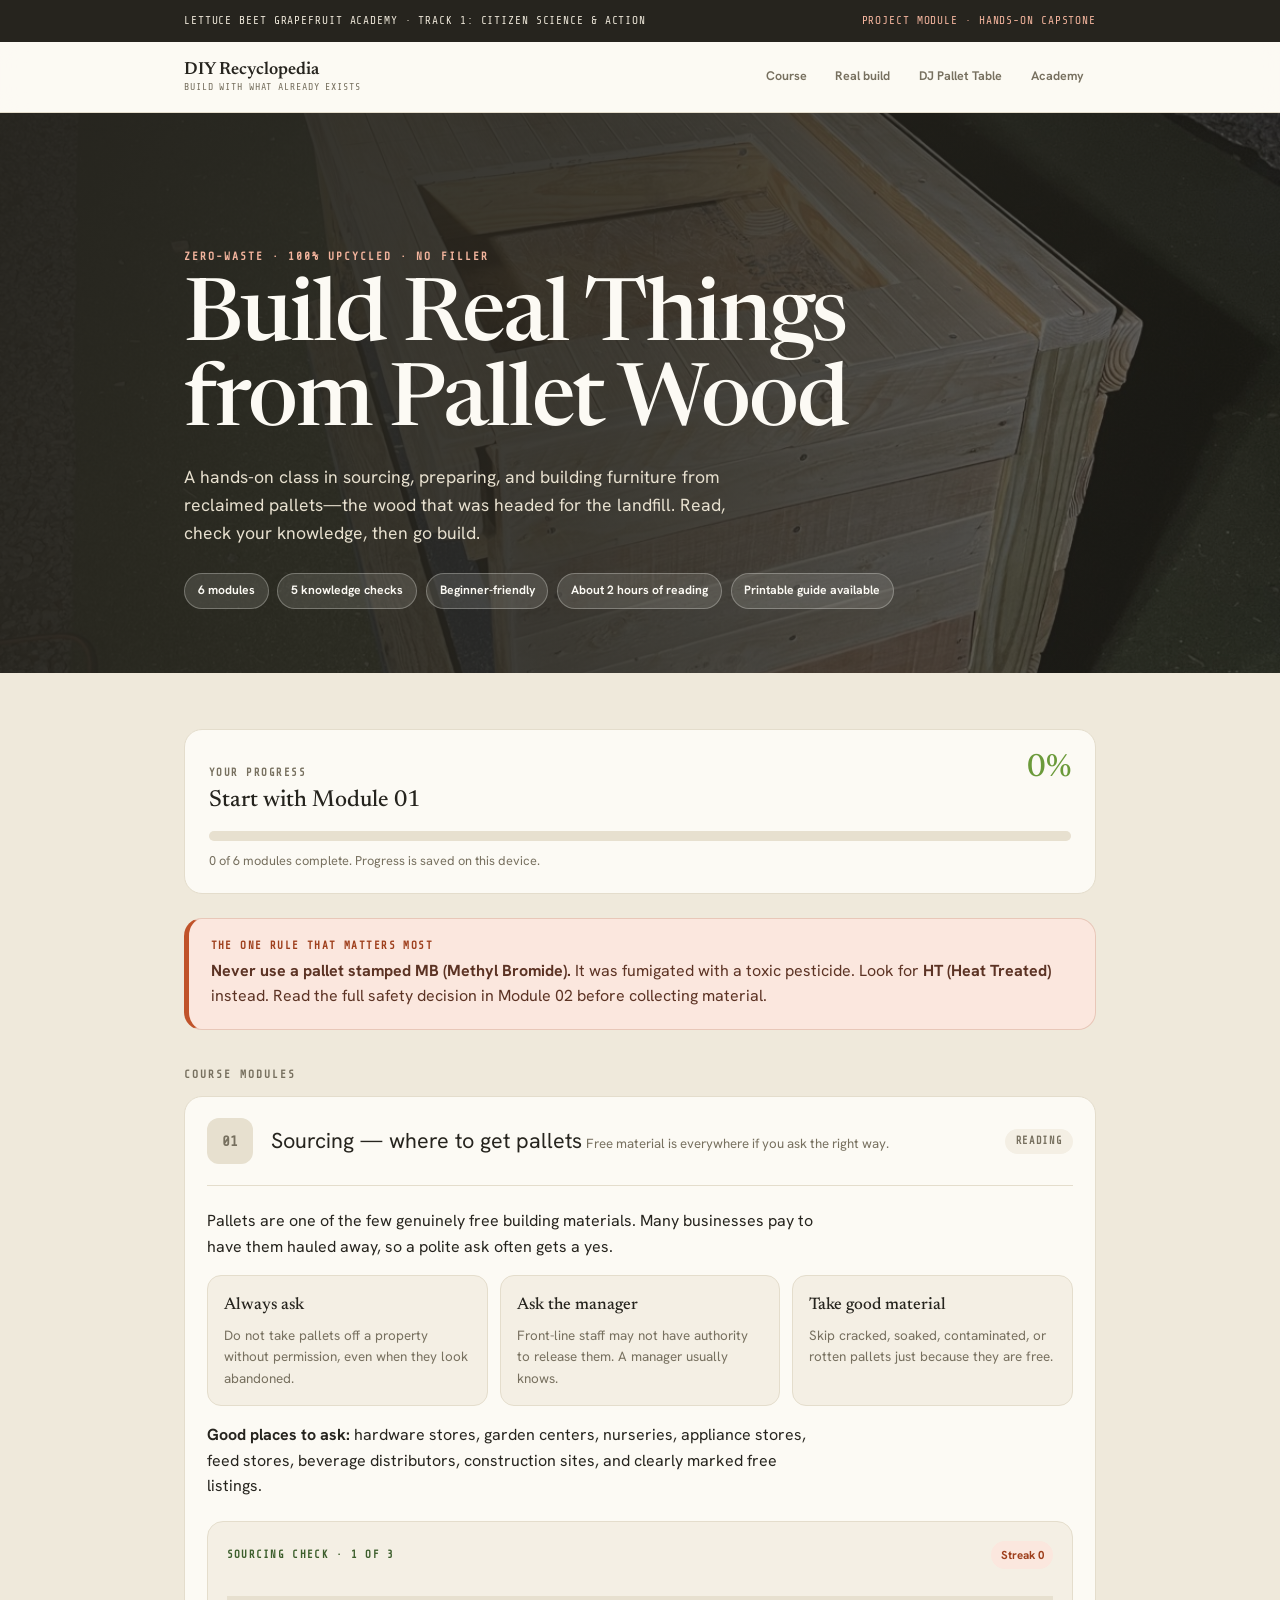
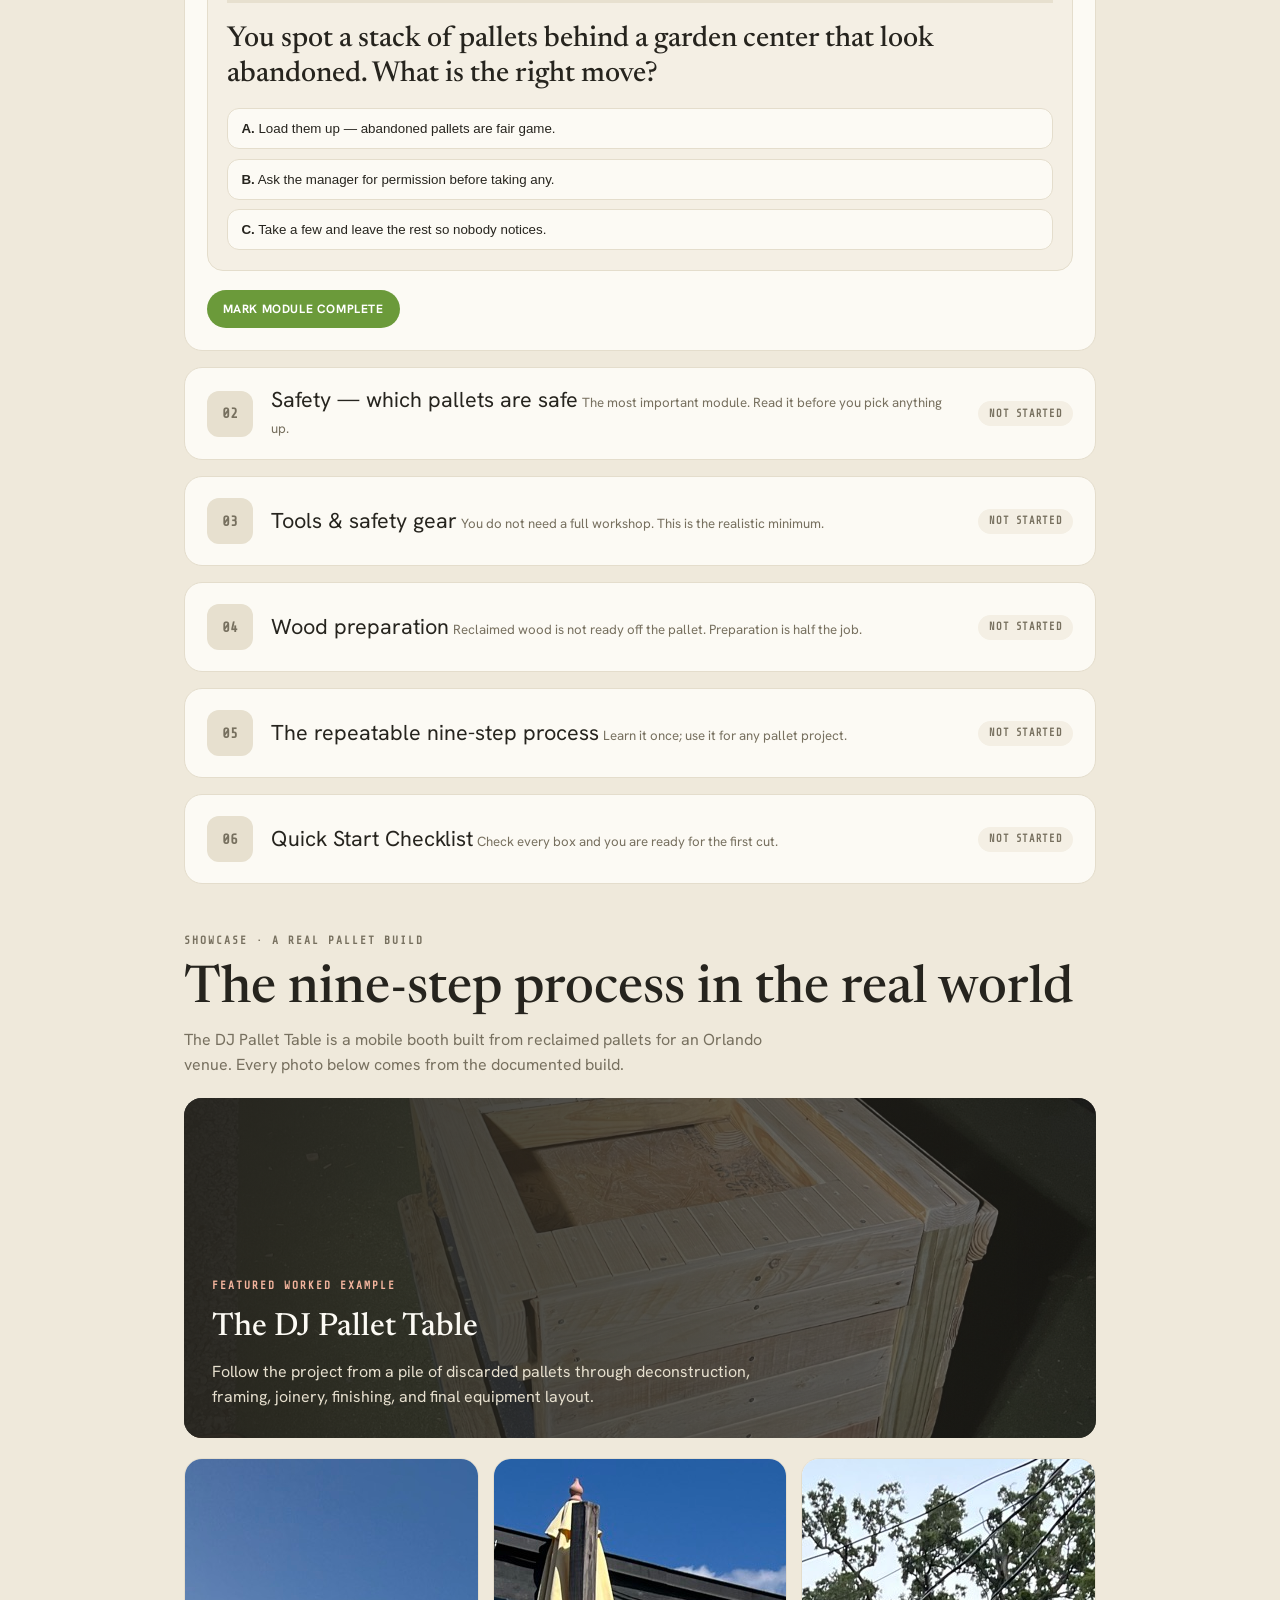
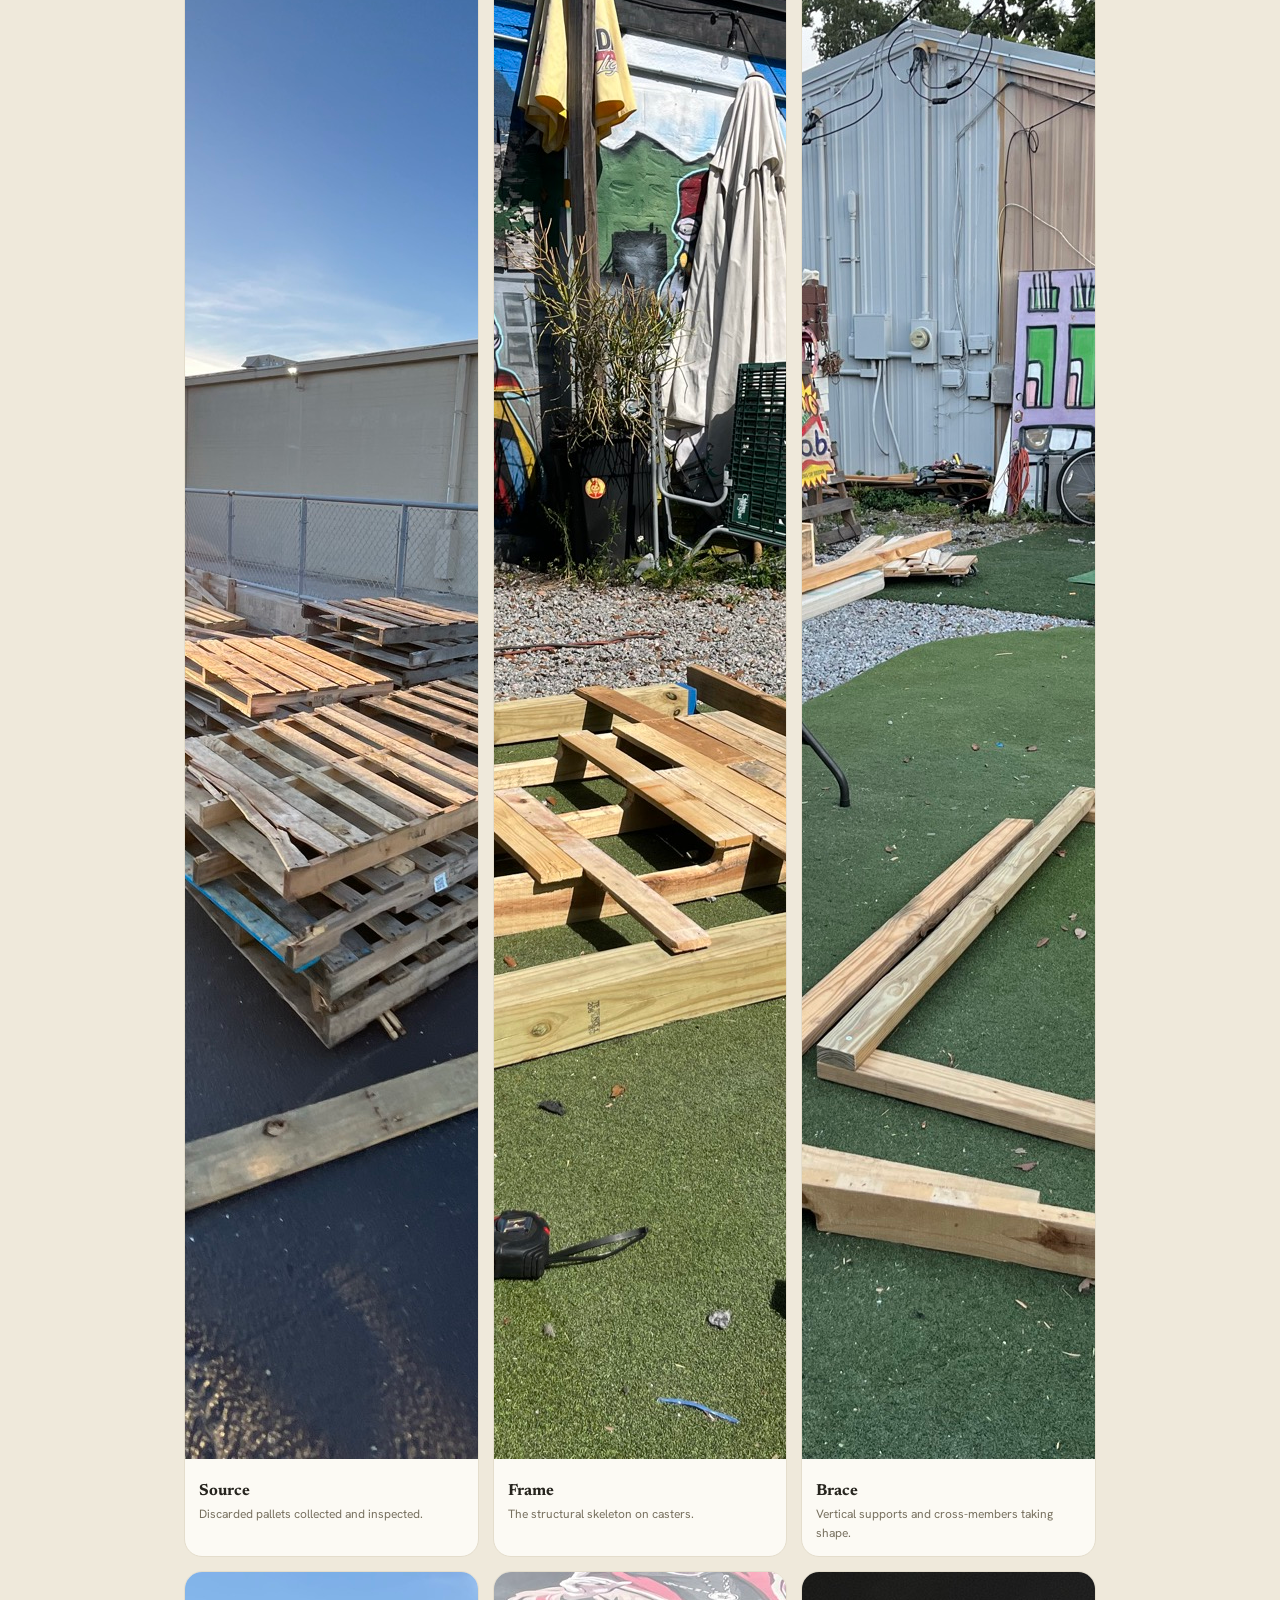
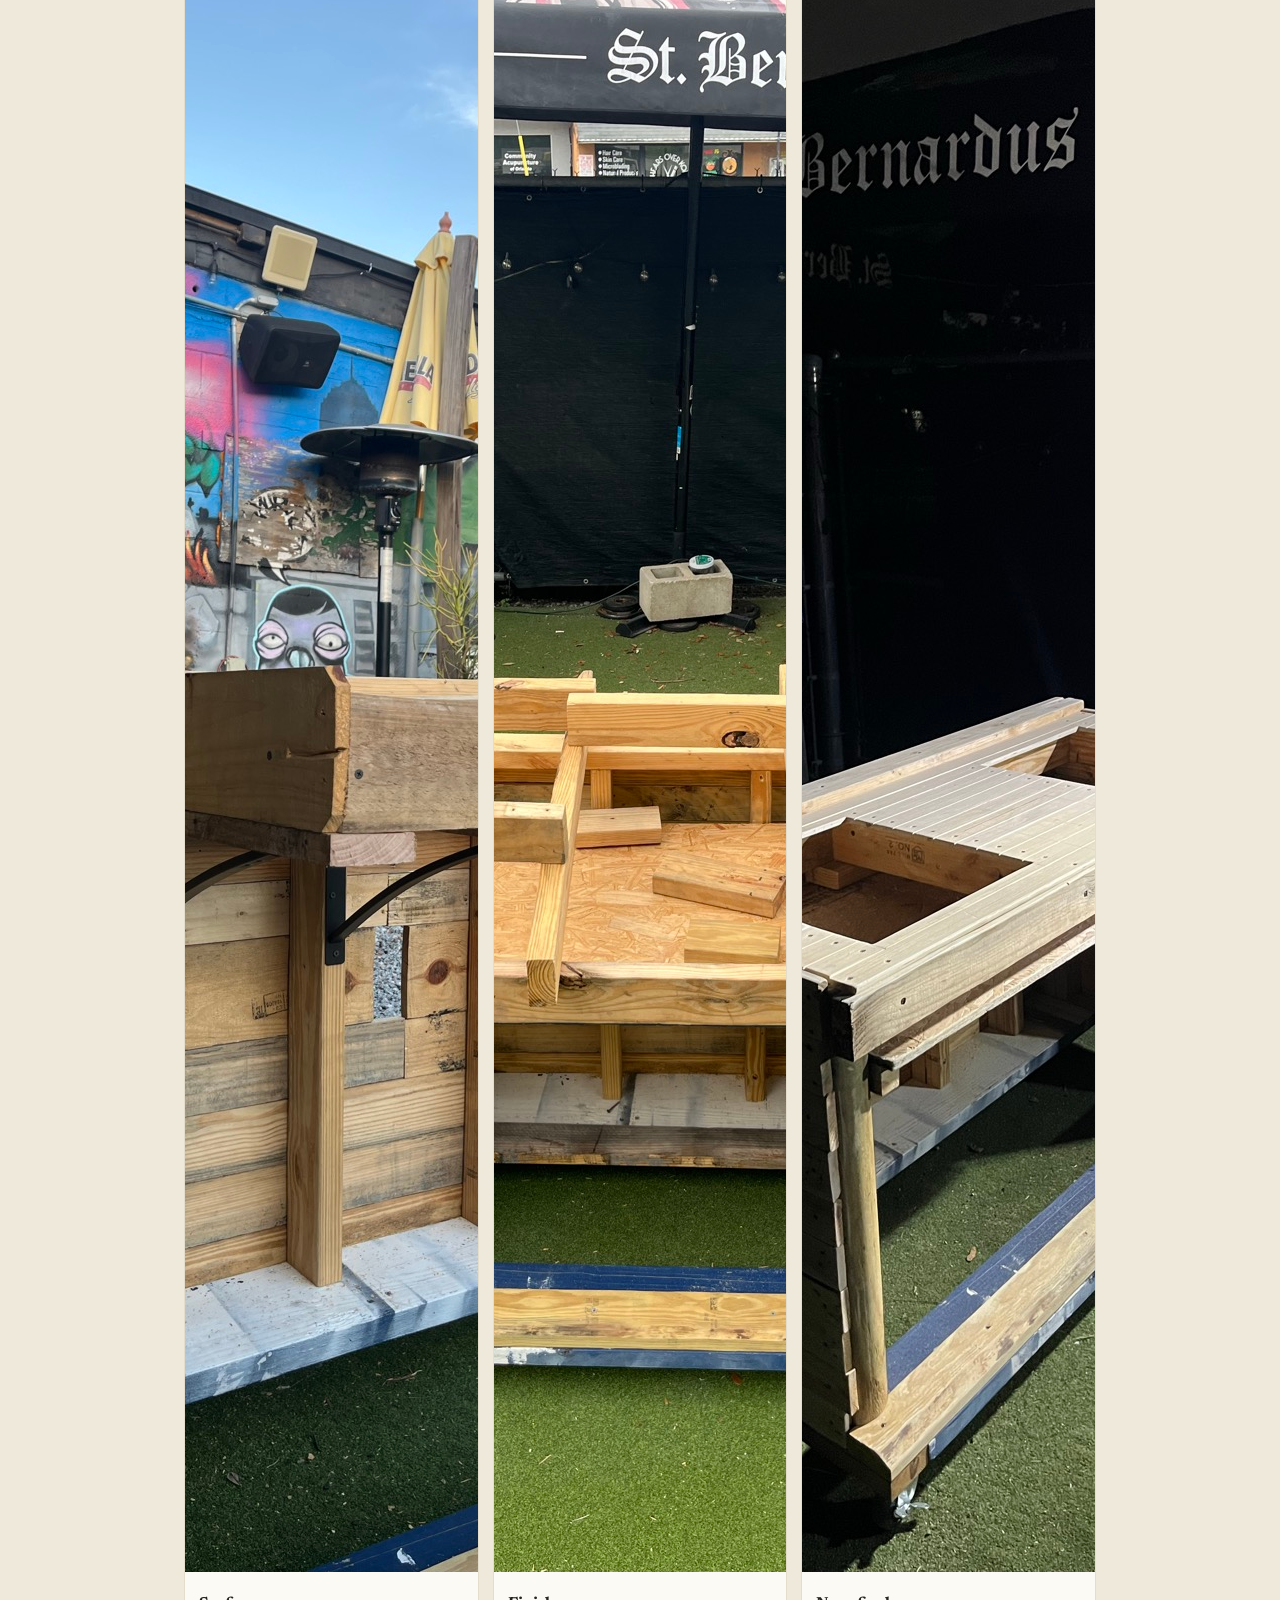
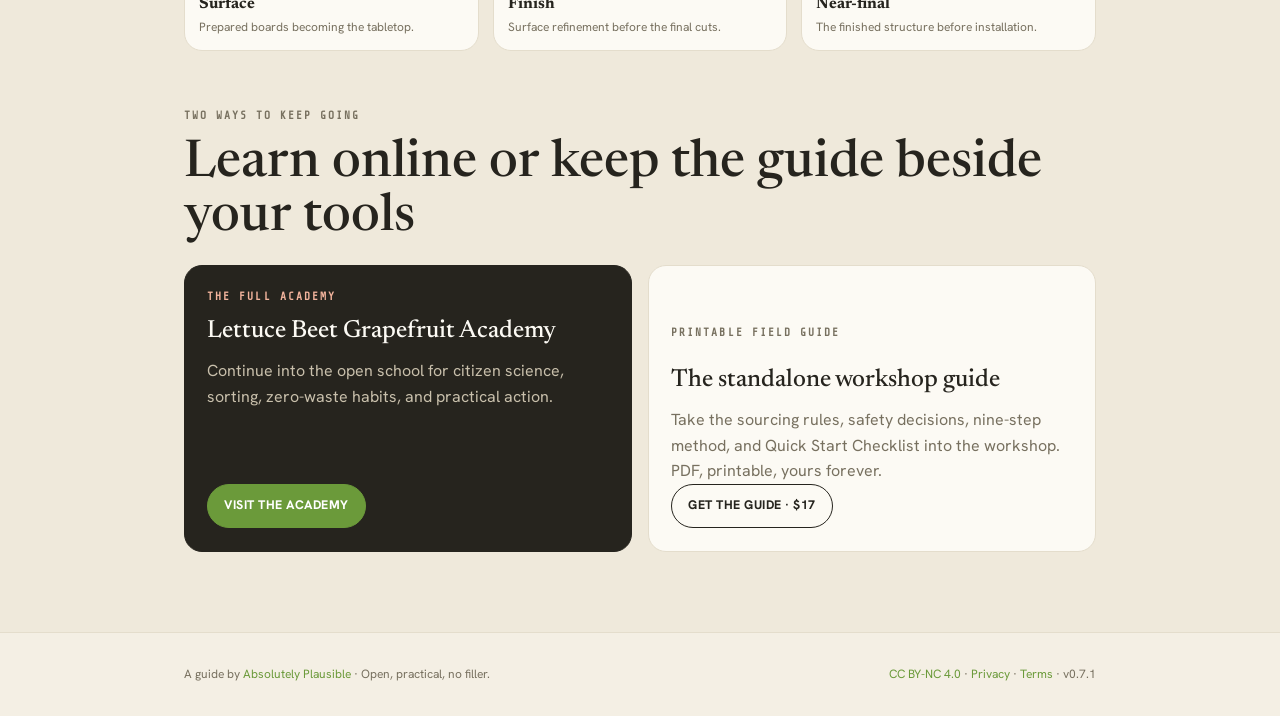
==== commit 31da4145: "feat: add privacy notice + purchase terms/safety pages, footer legal links — v0.5.1 Compliance revie" ====
--- a/index.html
+++ b/index.html
@@ -335,7 +335,7 @@
   <footer class="course-footer">
     <div class="course-footer__inner">
       <p>A guide by <a href="https://absolutelyplausible.com" target="_blank" rel="noopener">Absolutely Plausible</a> · Open, practical, no filler.</p>
-      <p><a href="https://creativecommons.org/licenses/by-nc/4.0/" target="_blank" rel="noopener">CC BY-NC 4.0</a> · v0.7.0</p>
+      <p><a href="https://creativecommons.org/licenses/by-nc/4.0/" target="_blank" rel="noopener">CC BY-NC 4.0</a> · <a href="privacy.html">Privacy</a> · <a href="terms.html">Terms</a> · v0.7.1</p>
     </div>
   </footer>
 
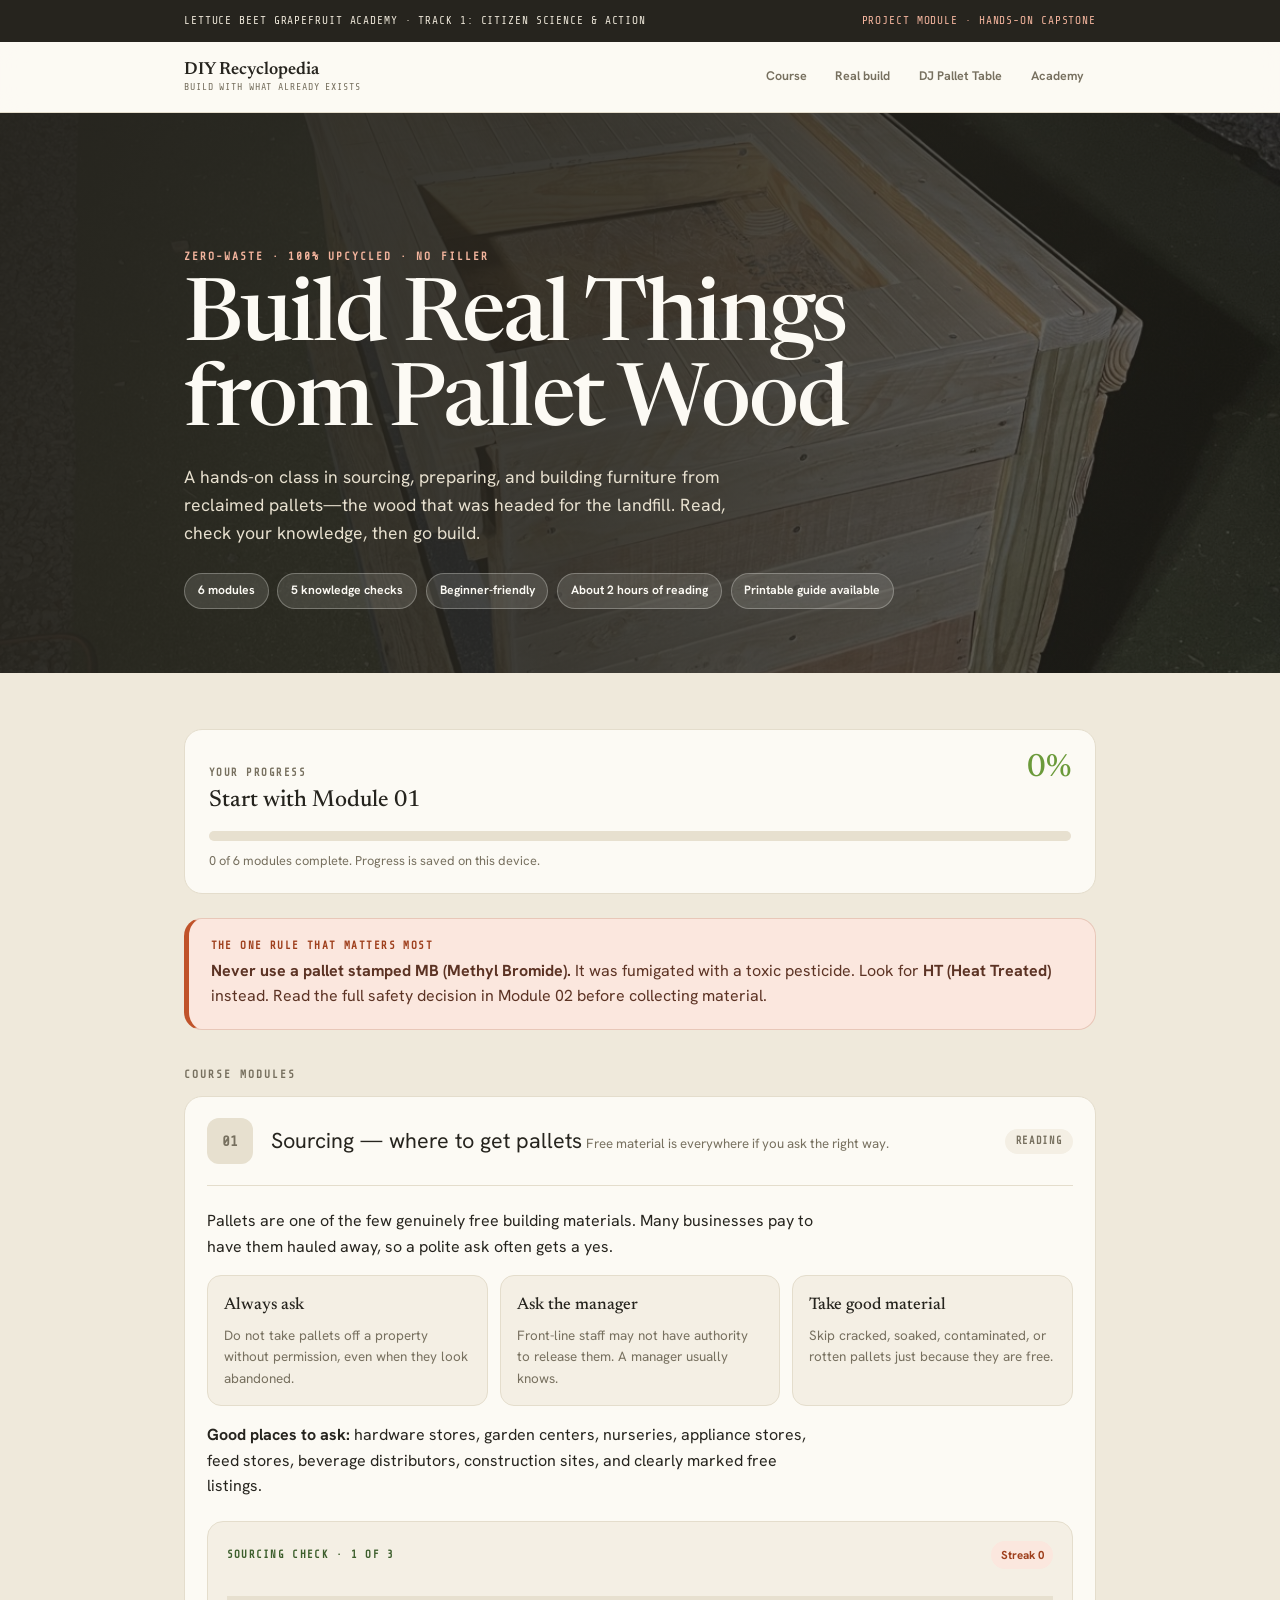
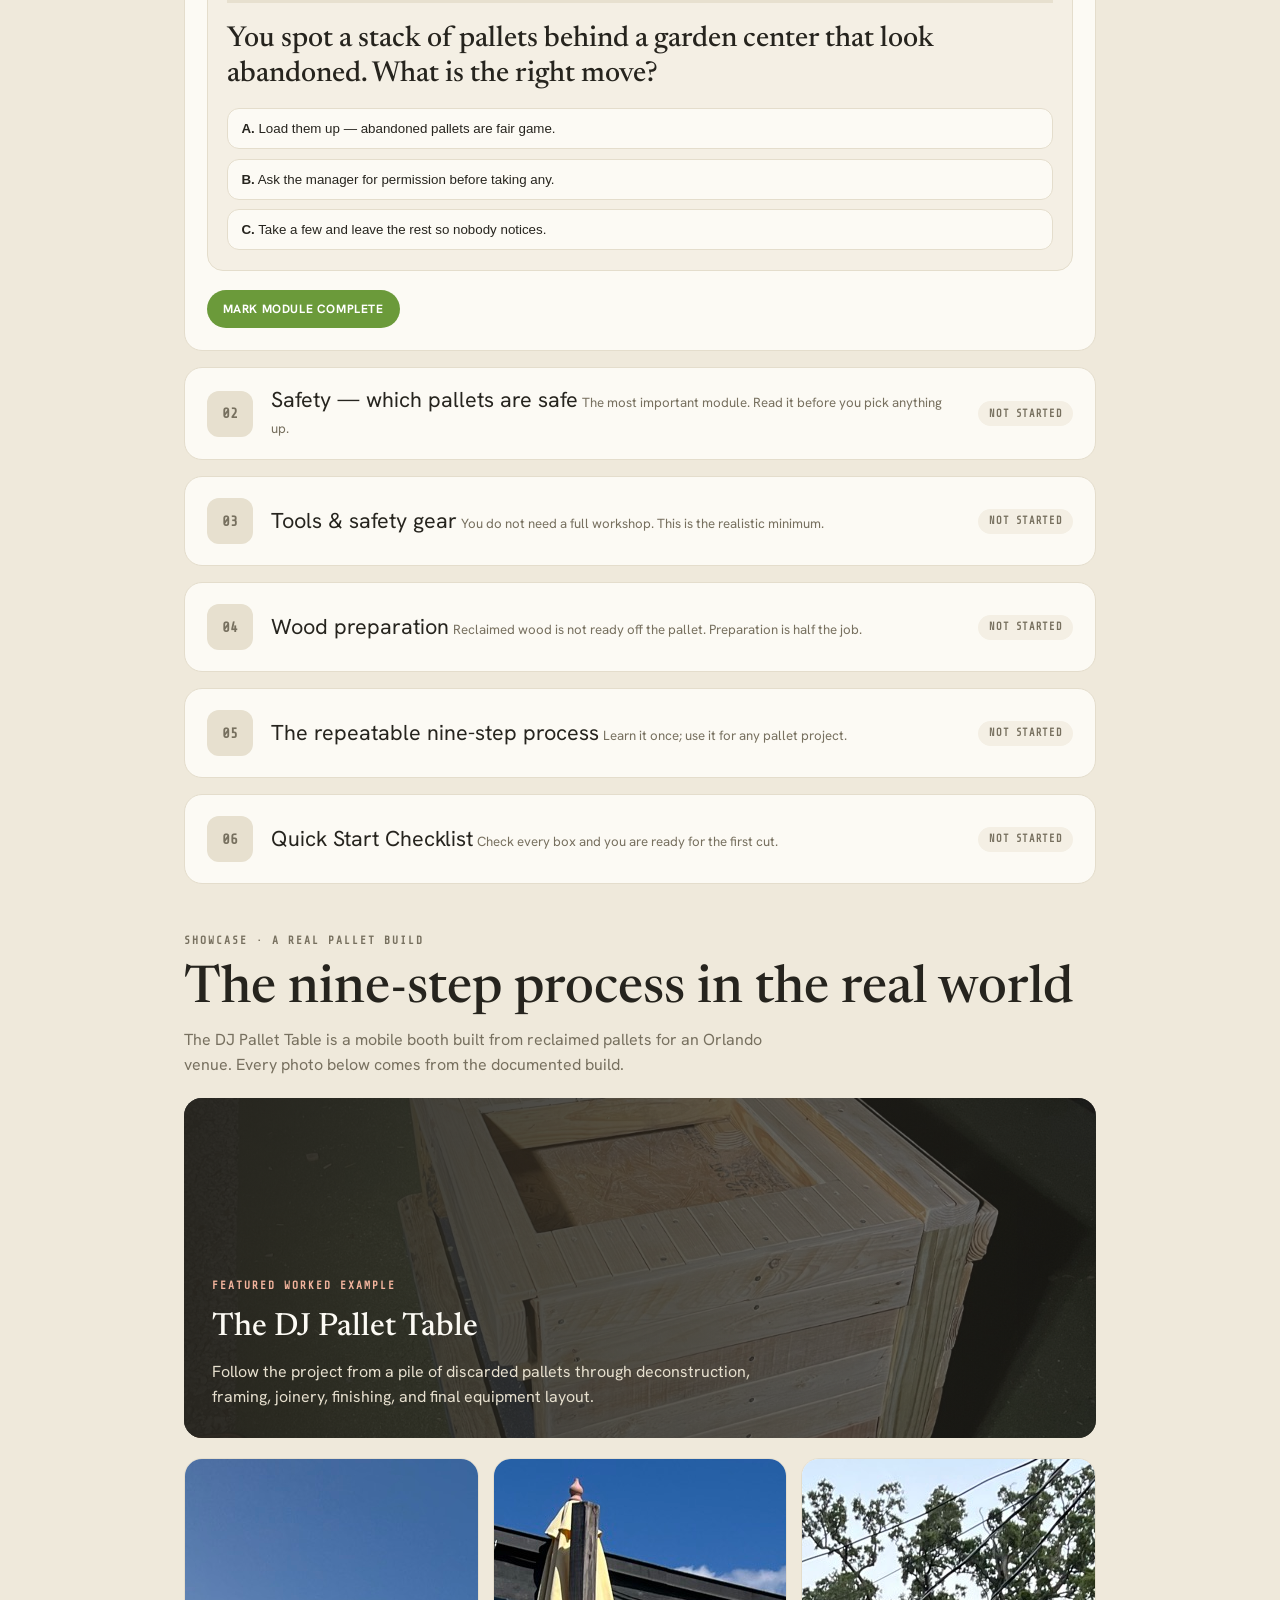
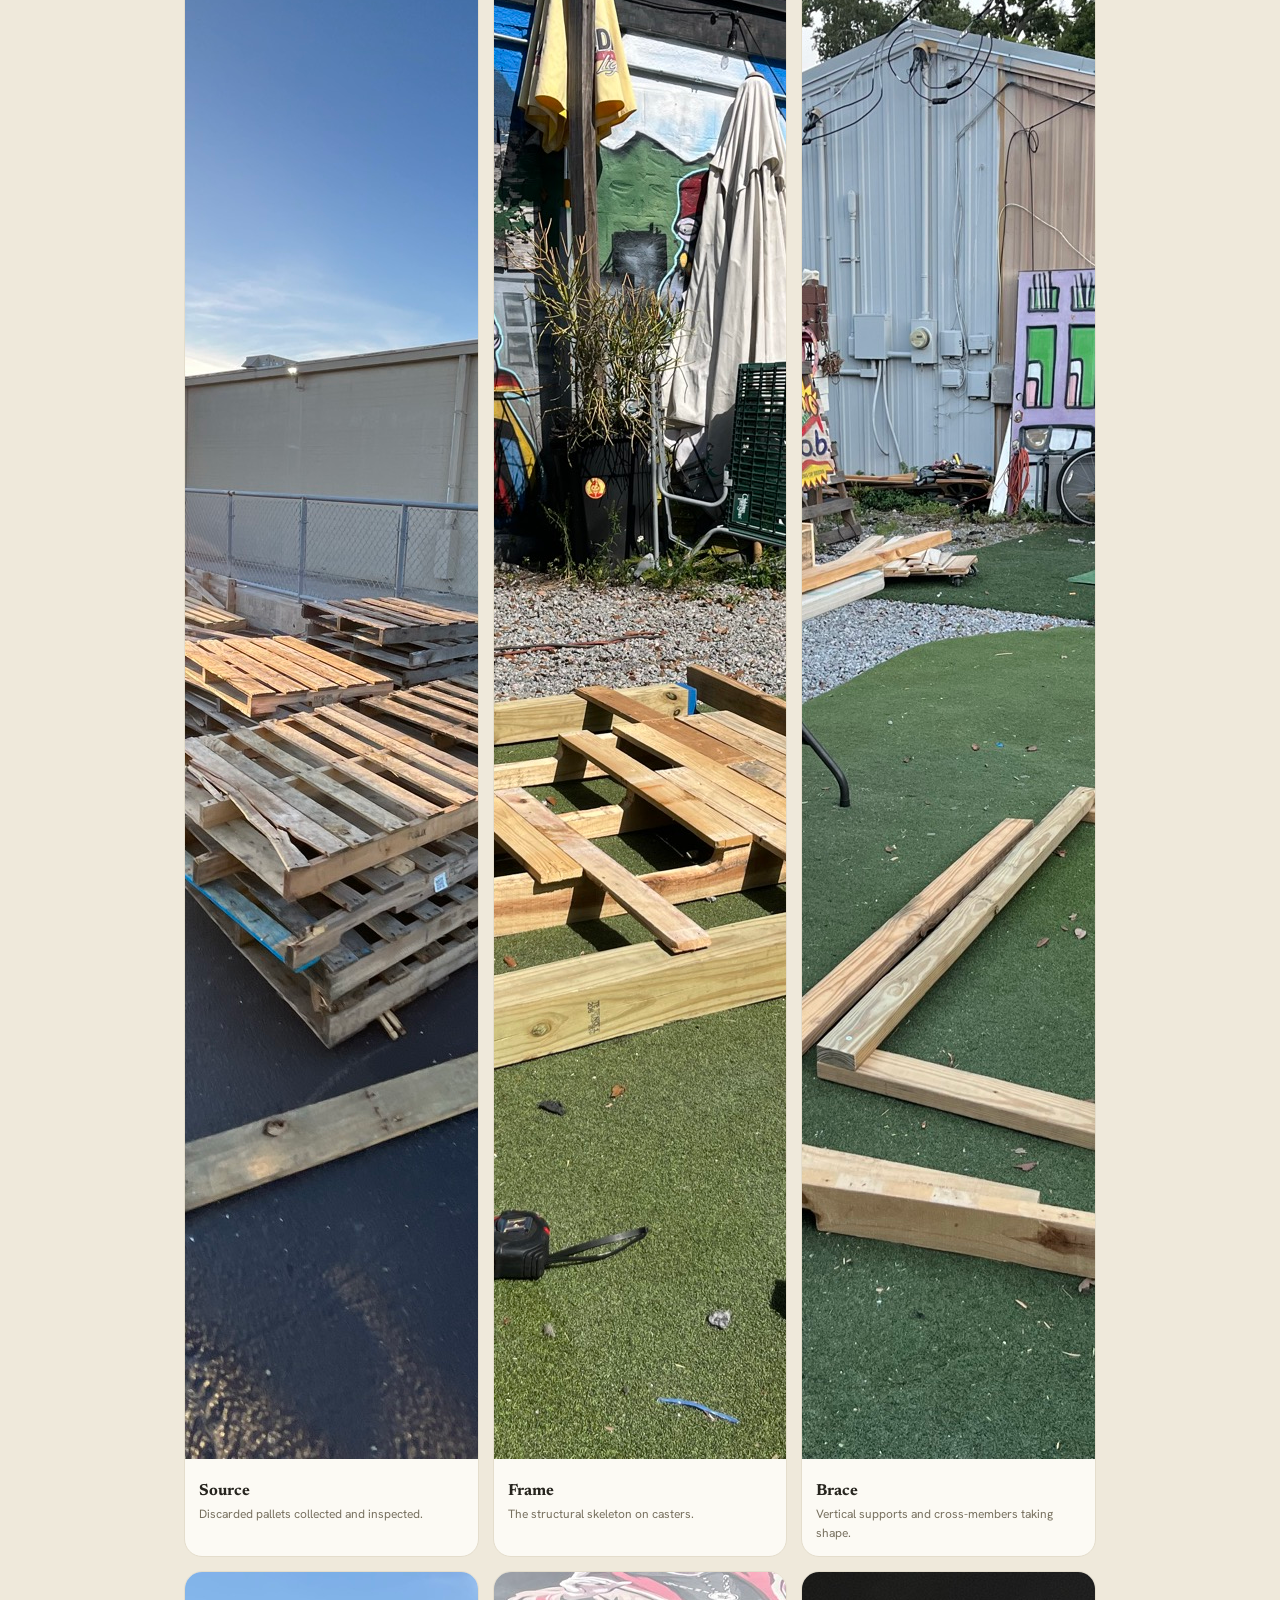
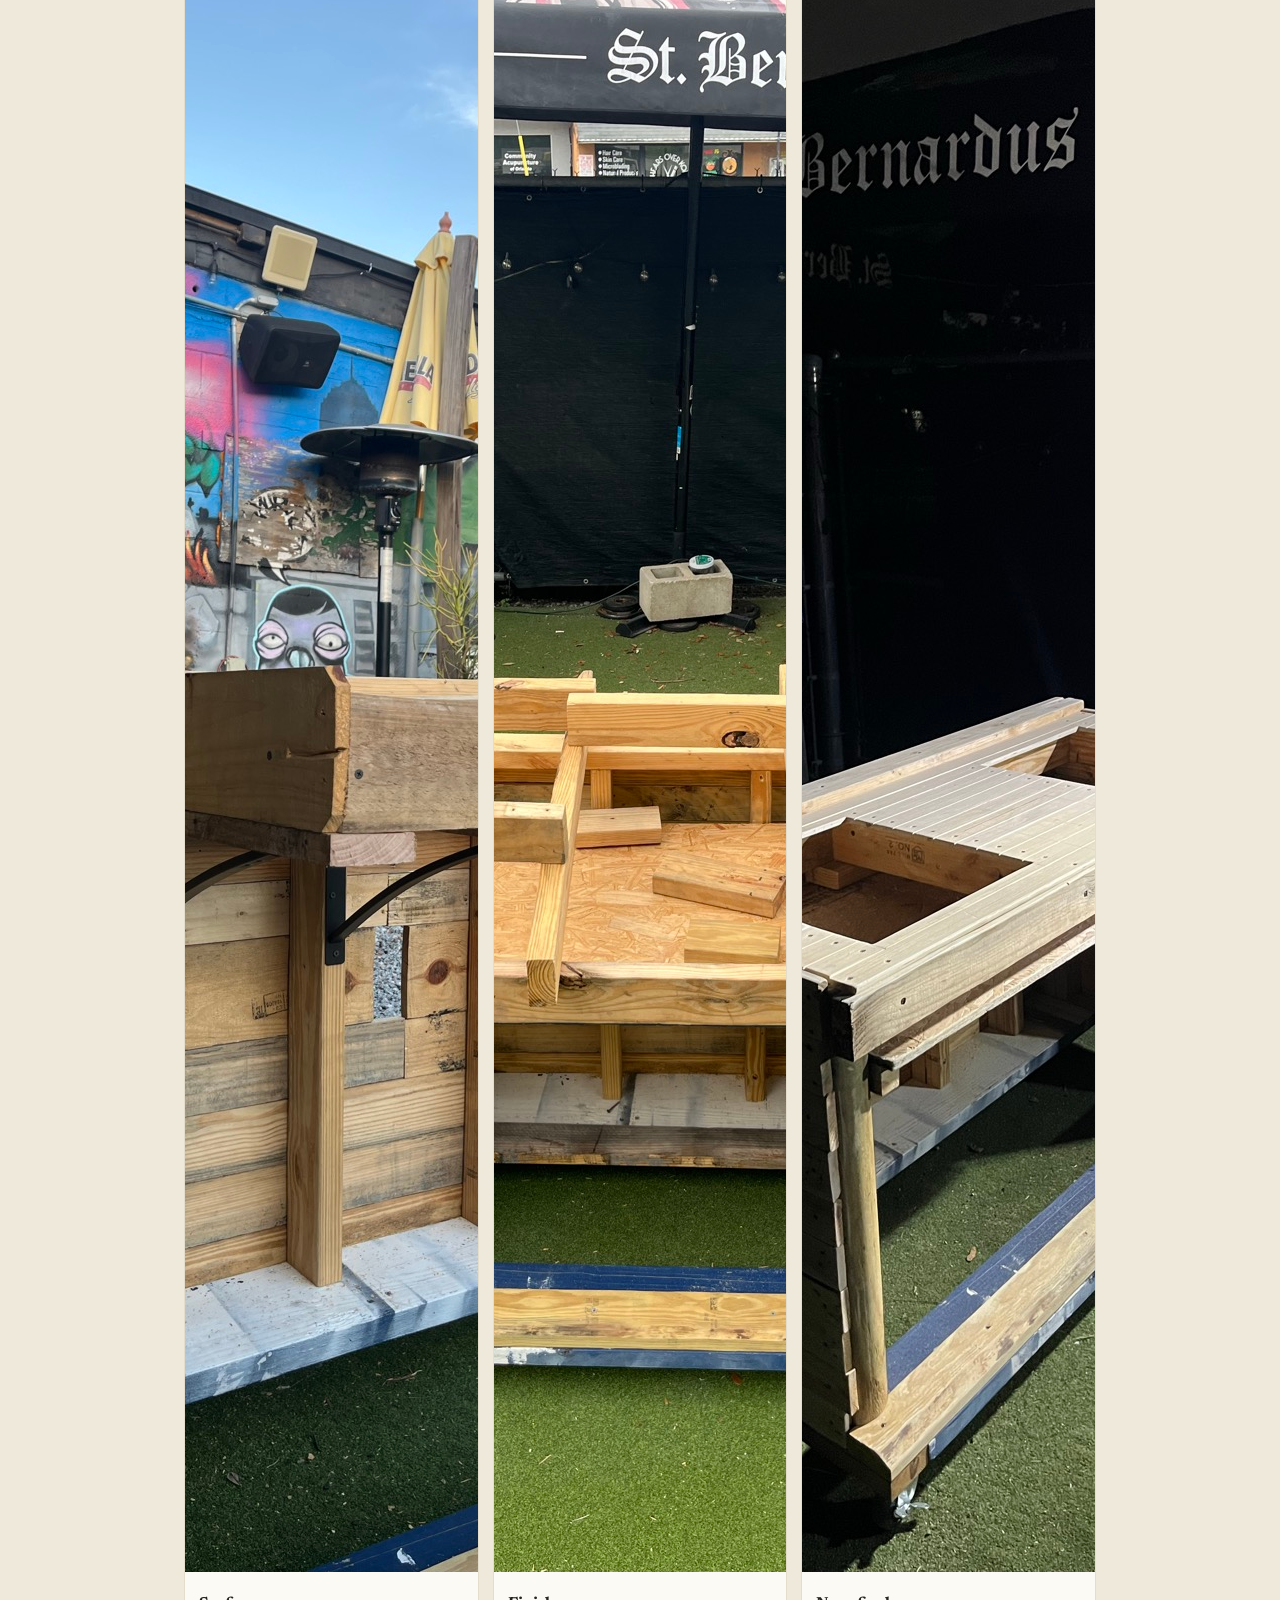
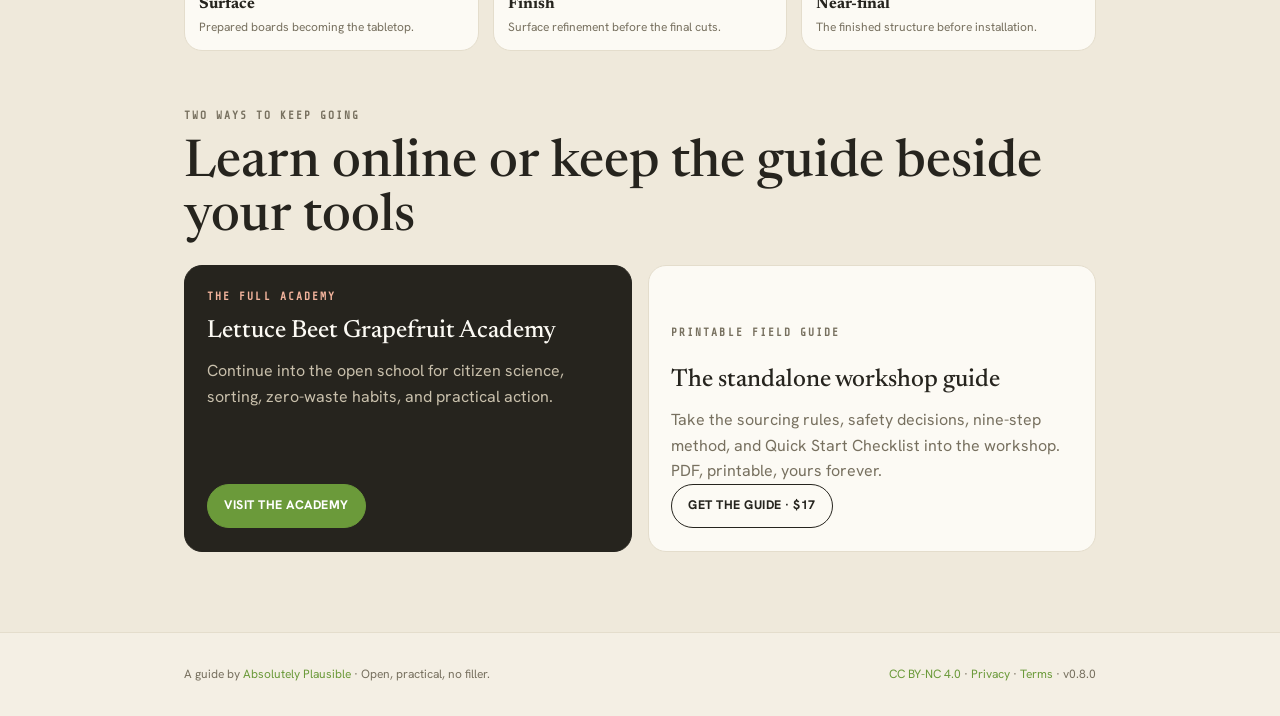
==== commit 4c5e1d1e: "feat: five-phase timeline chapters + per-card lesson strips, install node live — v0.8.0 - Timeline r" ====
--- a/index.html
+++ b/index.html
@@ -335,7 +335,7 @@
   <footer class="course-footer">
     <div class="course-footer__inner">
       <p>A guide by <a href="https://absolutelyplausible.com" target="_blank" rel="noopener">Absolutely Plausible</a> · Open, practical, no filler.</p>
-      <p><a href="https://creativecommons.org/licenses/by-nc/4.0/" target="_blank" rel="noopener">CC BY-NC 4.0</a> · <a href="privacy.html">Privacy</a> · <a href="terms.html">Terms</a> · v0.7.1</p>
+      <p><a href="https://creativecommons.org/licenses/by-nc/4.0/" target="_blank" rel="noopener">CC BY-NC 4.0</a> · <a href="privacy.html">Privacy</a> · <a href="terms.html">Terms</a> · v0.8.0</p>
     </div>
   </footer>
 
--- a/style.css
+++ b/style.css
@@ -524,10 +524,66 @@
 .vtl-detail a { font-weight: 700; }
 .vtl-card.is-open .vtl-detail { display: block; }
 
-/* pending (install) node */
-.vtl-item--pending::before { background: var(--dark); border-style: dashed; box-shadow: 0 0 0 2px var(--dark); }
-.vtl-item--pending .vtl-card { border-style: dashed; box-shadow: none; }
-.vtl-item--pending .vtl-card:hover { transform: none; box-shadow: none; }
+/* phase chapter markers on the spine */
+.vtl-phase {
+  position: relative;
+  display: grid;
+  grid-template-columns: 78px 1fr;
+  gap: 2rem;
+  align-items: center;
+  margin: 2.6rem 0 1.6rem;
+  z-index: 2;
+}
+.vtl-phase:first-child { margin-top: 1.4rem; }
+.vtl-phase-dates {
+  text-align: right;
+  font-family: var(--font-label);
+  font-size: 0.68rem;
+  color: var(--muted);
+}
+.vtl-phase-band {
+  justify-self: start;
+  display: inline-block;
+  background: var(--dark);
+  color: var(--white);
+  border: var(--gr-border);
+  box-shadow: var(--gr-shadow-sm);
+  padding: 0.45rem 0.9rem;
+  font-family: var(--font-label);
+  font-size: 0.72rem;
+  letter-spacing: 0.12em;
+  text-transform: uppercase;
+}
+.vtl-phase-band .num { color: var(--accent); margin-right: 0.6rem; }
+
+/* the one visible rule each card teaches */
+.vtl-lesson {
+  display: block;
+  margin: 0 1.1rem 1rem;
+  padding: 0.55rem 0.75rem;
+  background: var(--surface-alt);
+  border-left: 6px solid var(--accent);
+  font-family: var(--font-label);
+  font-size: 0.78rem;
+  line-height: 1.5;
+  color: var(--dark);
+}
+
+/* install finale node + media grid (photos land here post-install) */
+.vtl-item--install::before { background: var(--accent); box-shadow: 0 0 0 2px var(--dark); }
+.vtl-media {
+  display: grid;
+  grid-template-columns: repeat(3, 1fr);
+  gap: 0.5rem;
+  padding: 0 1.1rem 1.1rem;
+}
+.vtl-media img {
+  width: 100%;
+  height: 110px;
+  object-fit: cover;
+  display: block;
+  border: var(--gr-border);
+}
 .vtl-tag {
   display: inline-block;
   background: var(--accent);
@@ -547,6 +603,10 @@
   .vtl-item::after { left: 52px; width: 1.1rem; }
   .vtl-date { font-size: 0.68rem; padding-top: 0.9rem; }
   .vtl-photo { height: 170px; }
+  .vtl-phase { grid-template-columns: 42px 1fr; gap: 1.1rem; }
+  .vtl-phase-band { font-size: 0.66rem; padding: 0.4rem 0.7rem; }
+  .vtl-media { grid-template-columns: repeat(2, 1fr); }
+  .vtl-media img { height: 130px; }
 }
 
 /* Card */
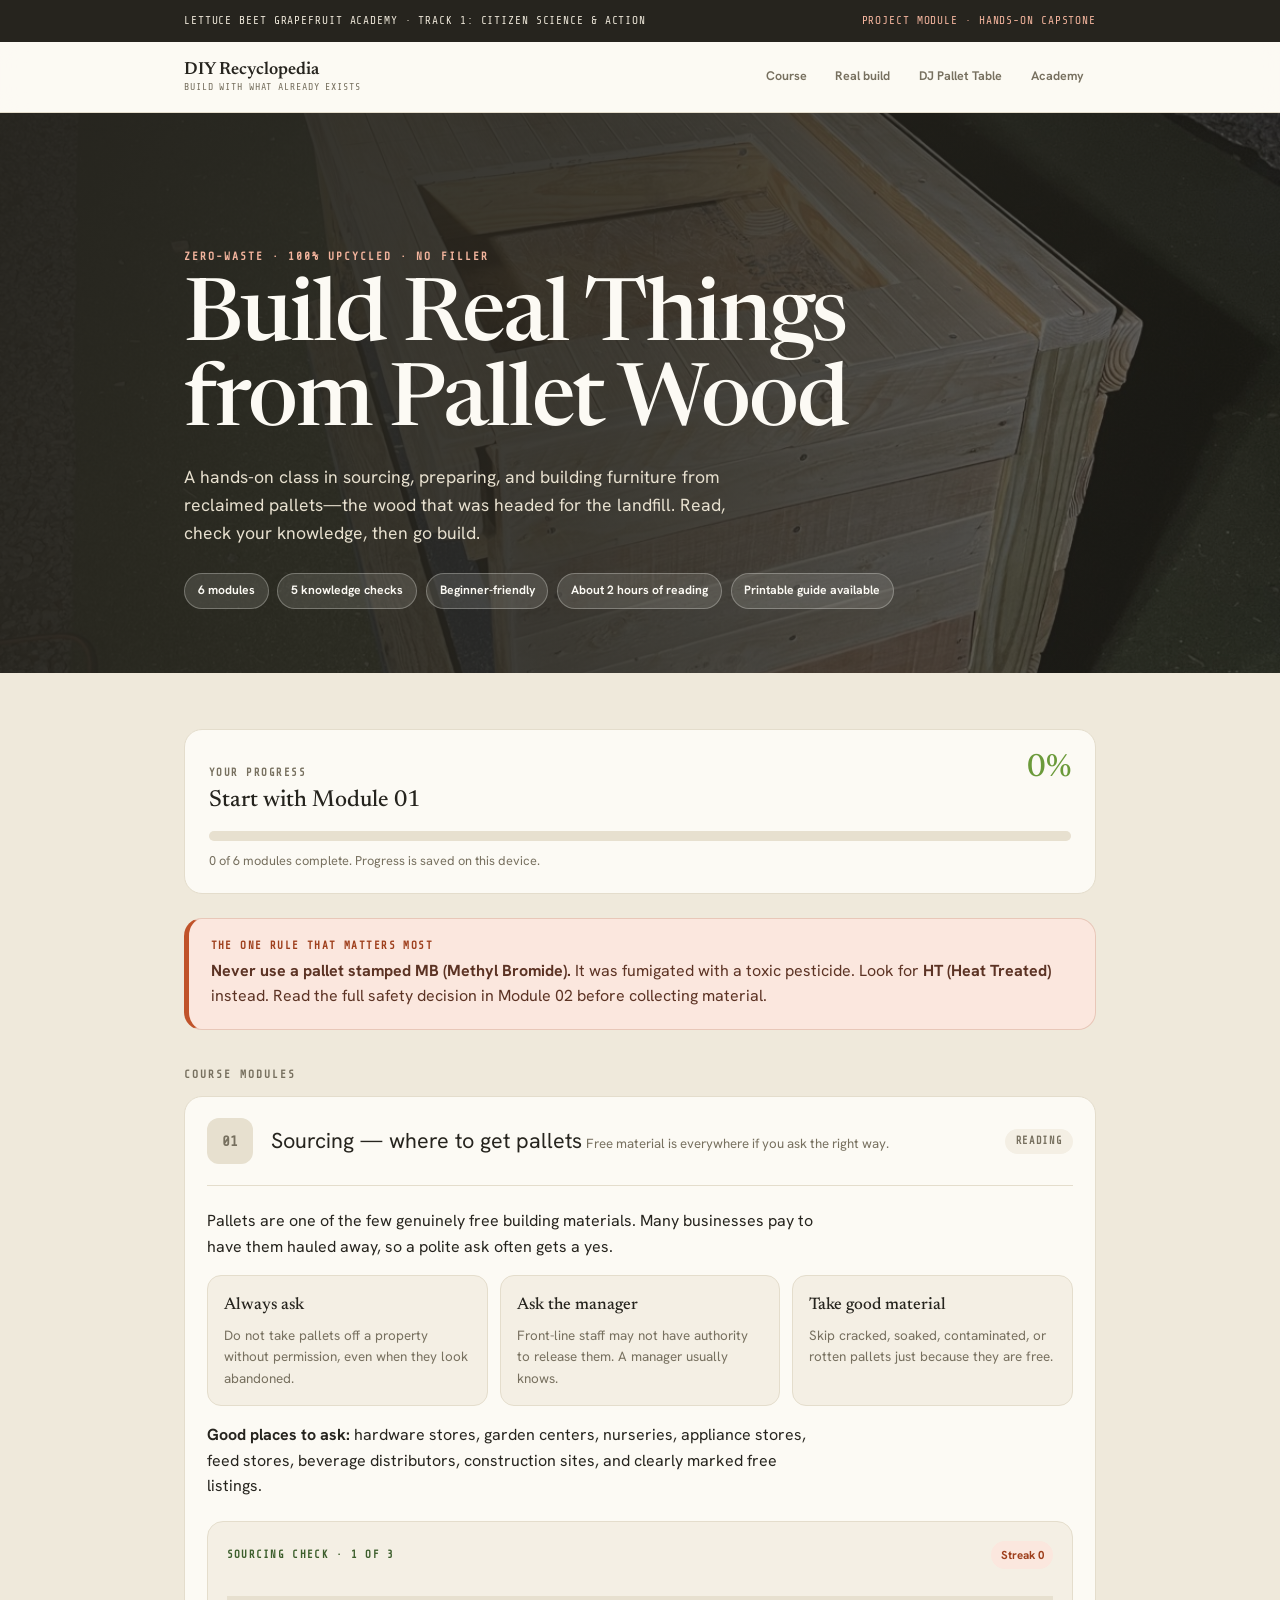
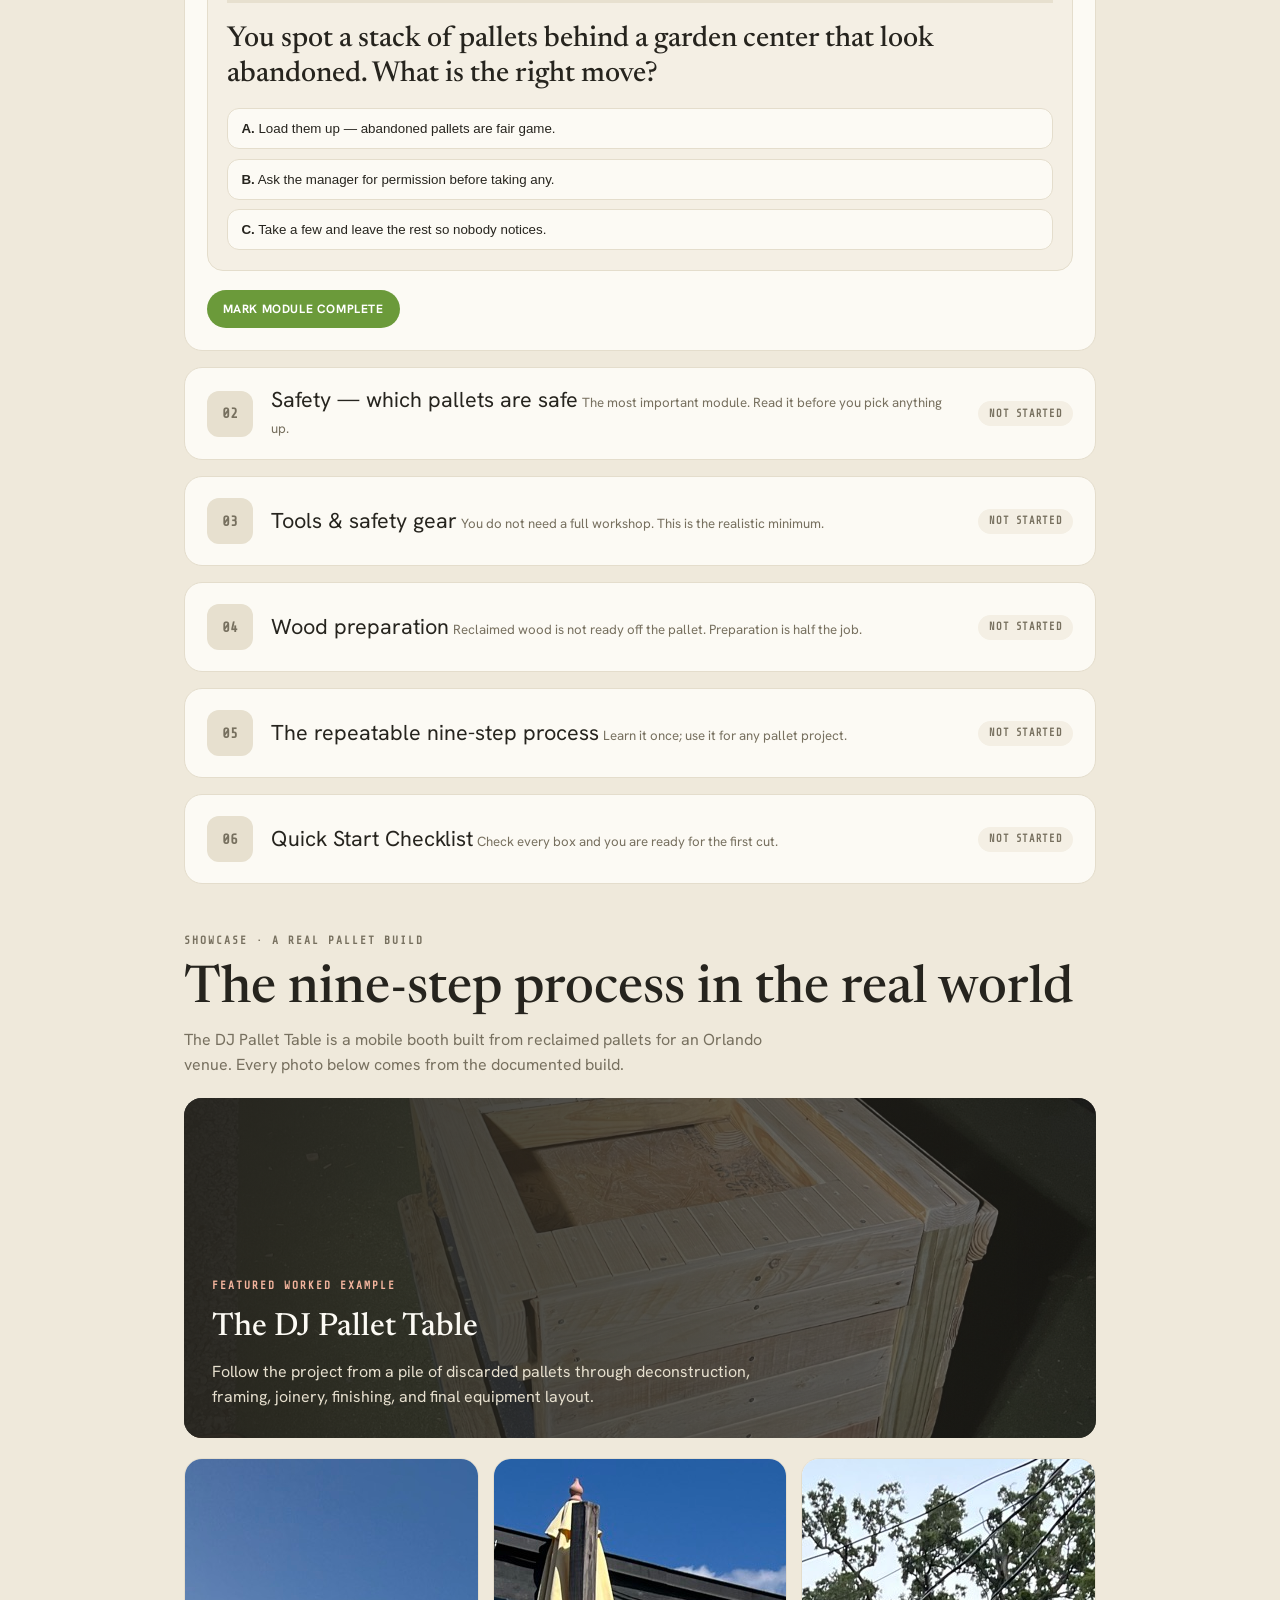
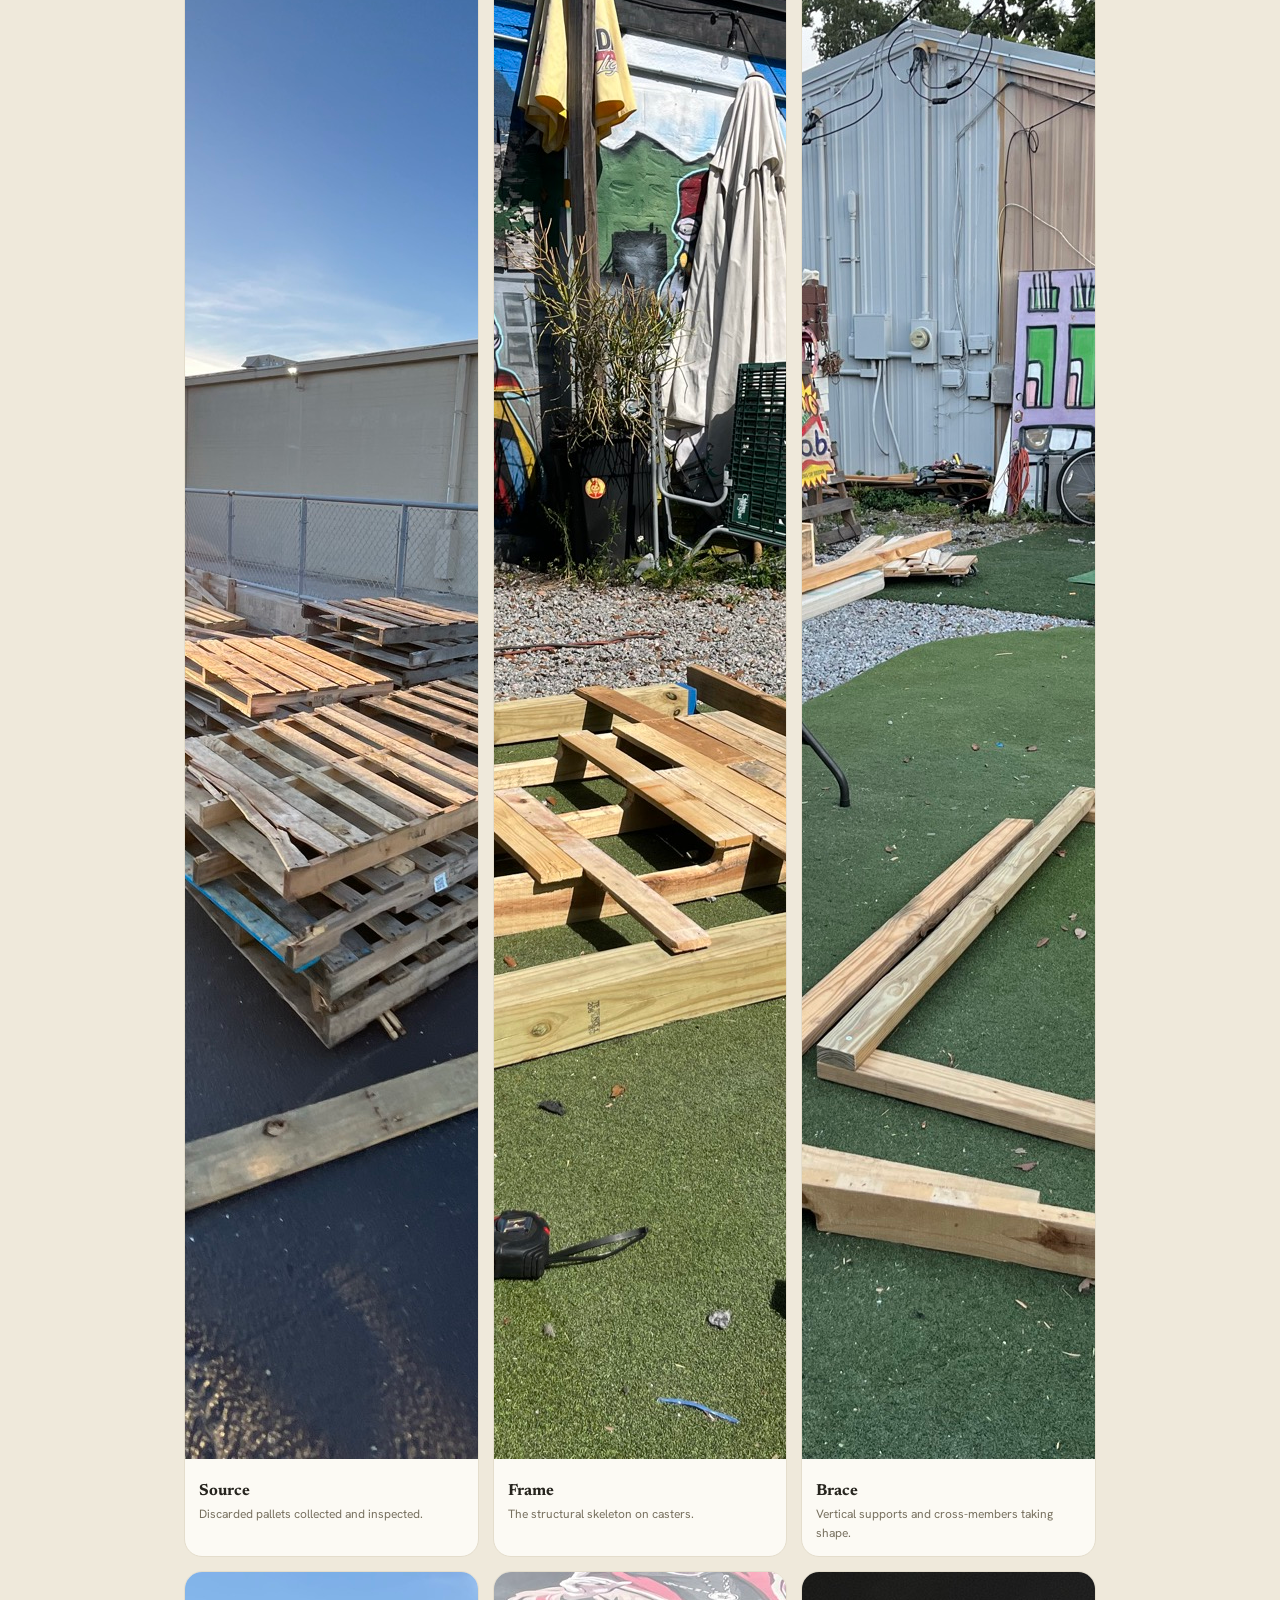
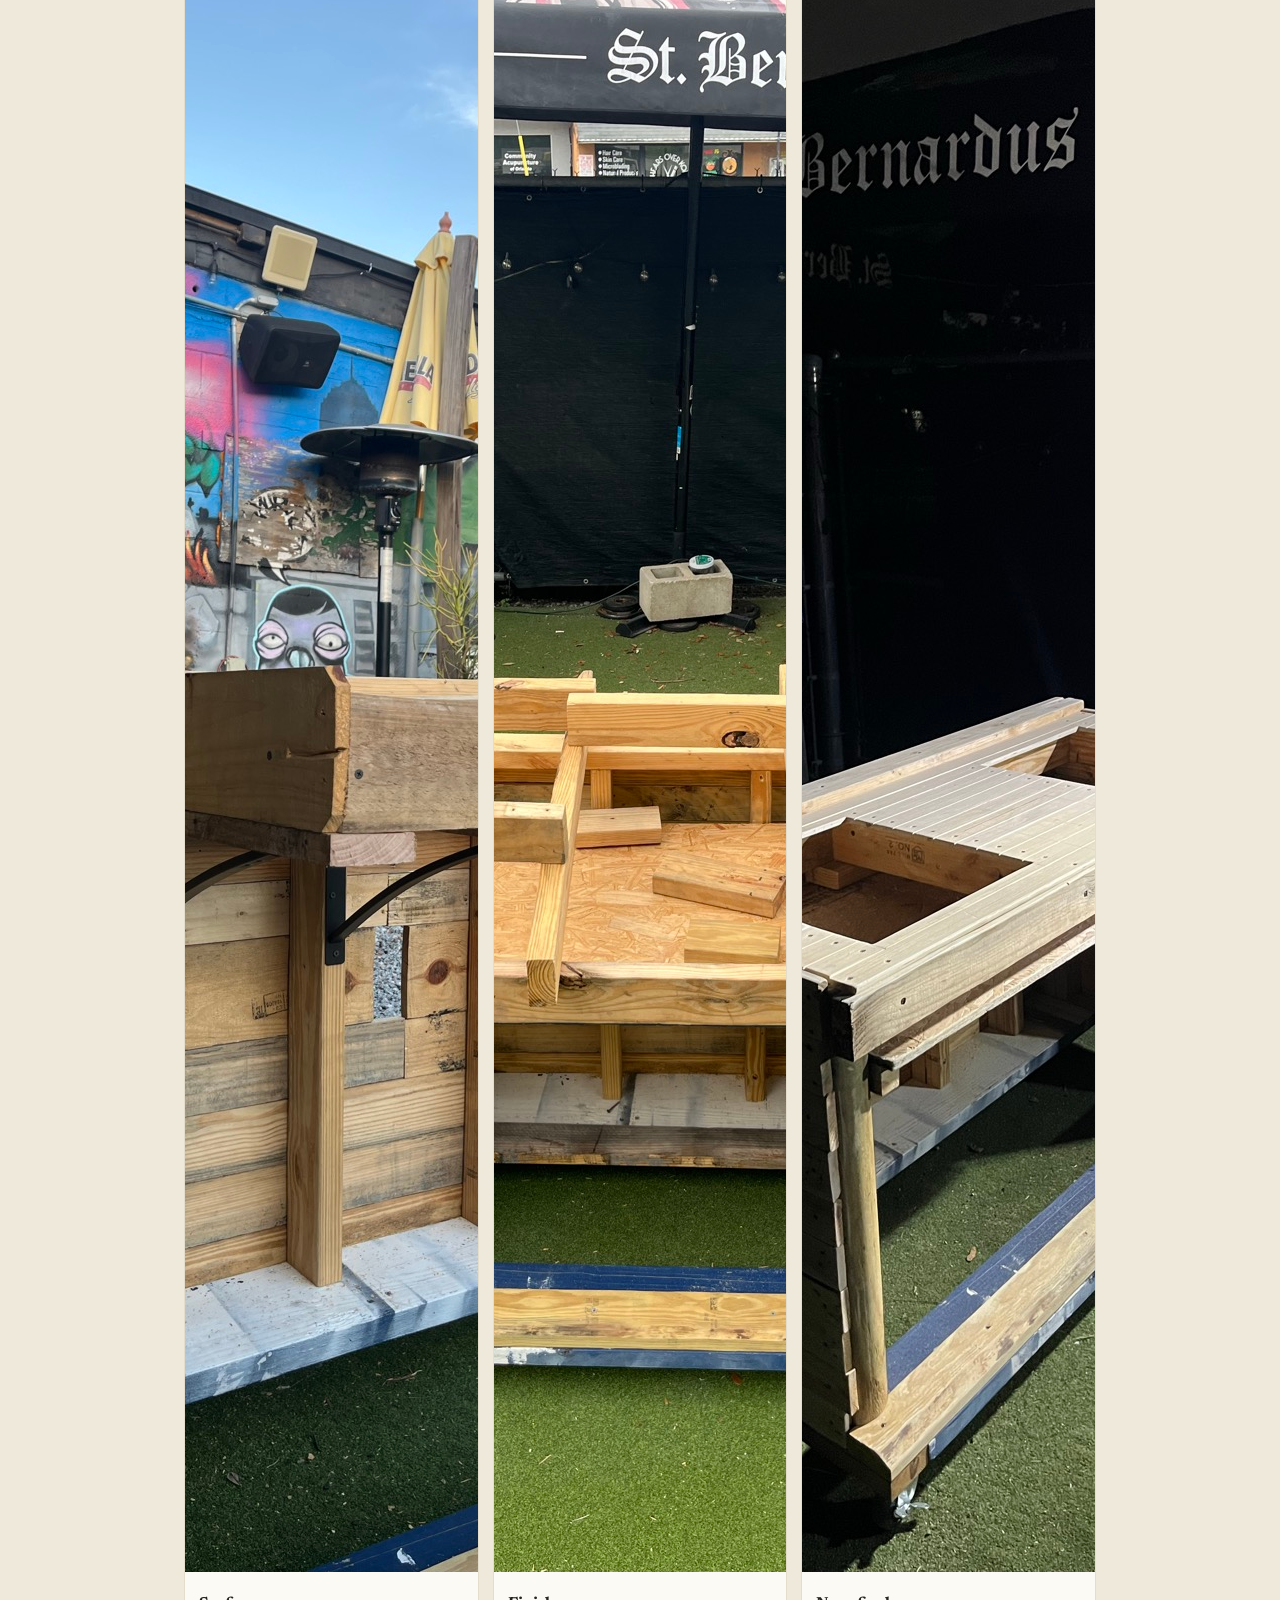
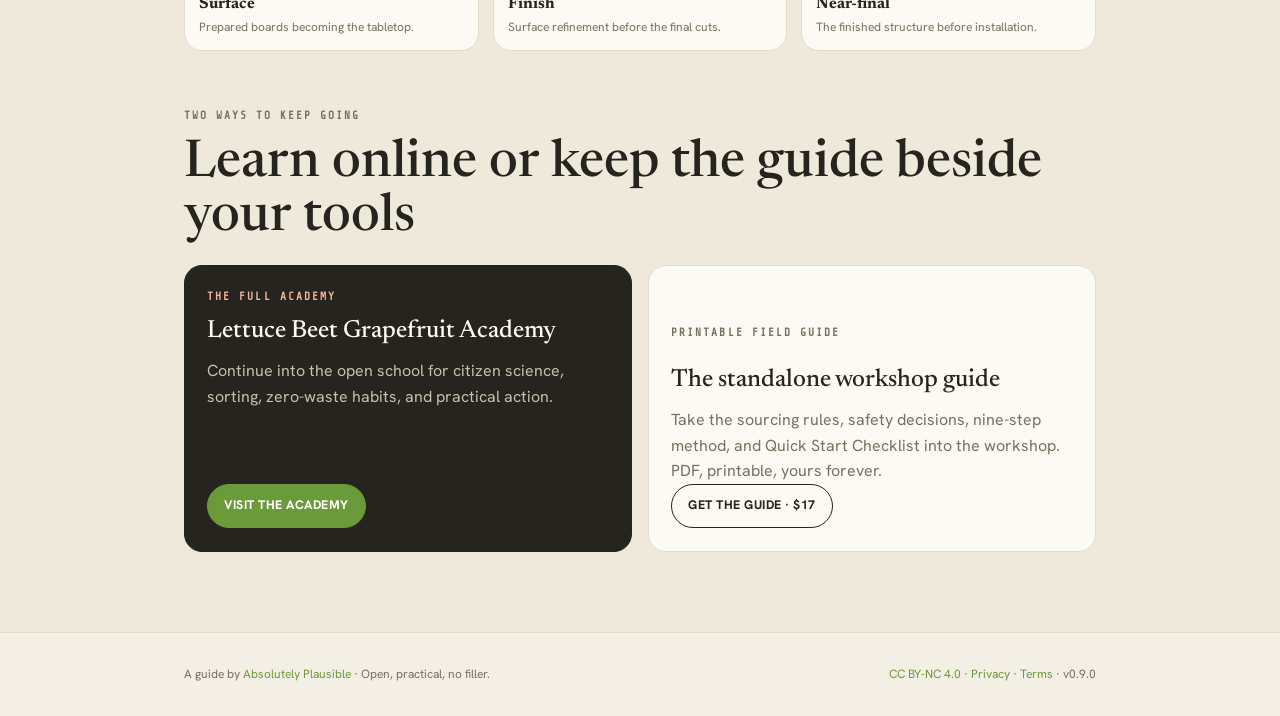
==== commit 6058c1e0: "feat: Stripe cutover prep — buy buttons + thanks page — v0.9.0 Rebuild of agent/stripe-buttons-v2 on" ====
--- a/index.html
+++ b/index.html
@@ -325,7 +325,8 @@
             <span class="course-section-label">Printable field guide</span>
             <h3>The standalone workshop guide</h3>
             <p>Take the sourcing rules, safety decisions, nine-step method, and Quick Start Checklist into the workshop. PDF, printable, yours forever.</p>
-            <a class="course-button" href="https://absolutelyplausible.gumroad.com/l/ajfnh" target="_blank" rel="noopener">Get the guide · $17</a>
+            <!-- STRIPE CUTOVER: replace REPLACE_ME with the LIVE Payment Link before merging to main. -->
+            <a class="course-button" href="https://buy.stripe.com/REPLACE_ME" rel="noopener">Get the guide · $17</a>
           </article>
         </div>
       </section>
@@ -335,7 +336,7 @@
   <footer class="course-footer">
     <div class="course-footer__inner">
       <p>A guide by <a href="https://absolutelyplausible.com" target="_blank" rel="noopener">Absolutely Plausible</a> · Open, practical, no filler.</p>
-      <p><a href="https://creativecommons.org/licenses/by-nc/4.0/" target="_blank" rel="noopener">CC BY-NC 4.0</a> · <a href="privacy.html">Privacy</a> · <a href="terms.html">Terms</a> · v0.8.0</p>
+      <p><a href="https://creativecommons.org/licenses/by-nc/4.0/" target="_blank" rel="noopener">CC BY-NC 4.0</a> · <a href="privacy.html">Privacy</a> · <a href="terms.html">Terms</a> · v0.9.0</p>
     </div>
   </footer>
 
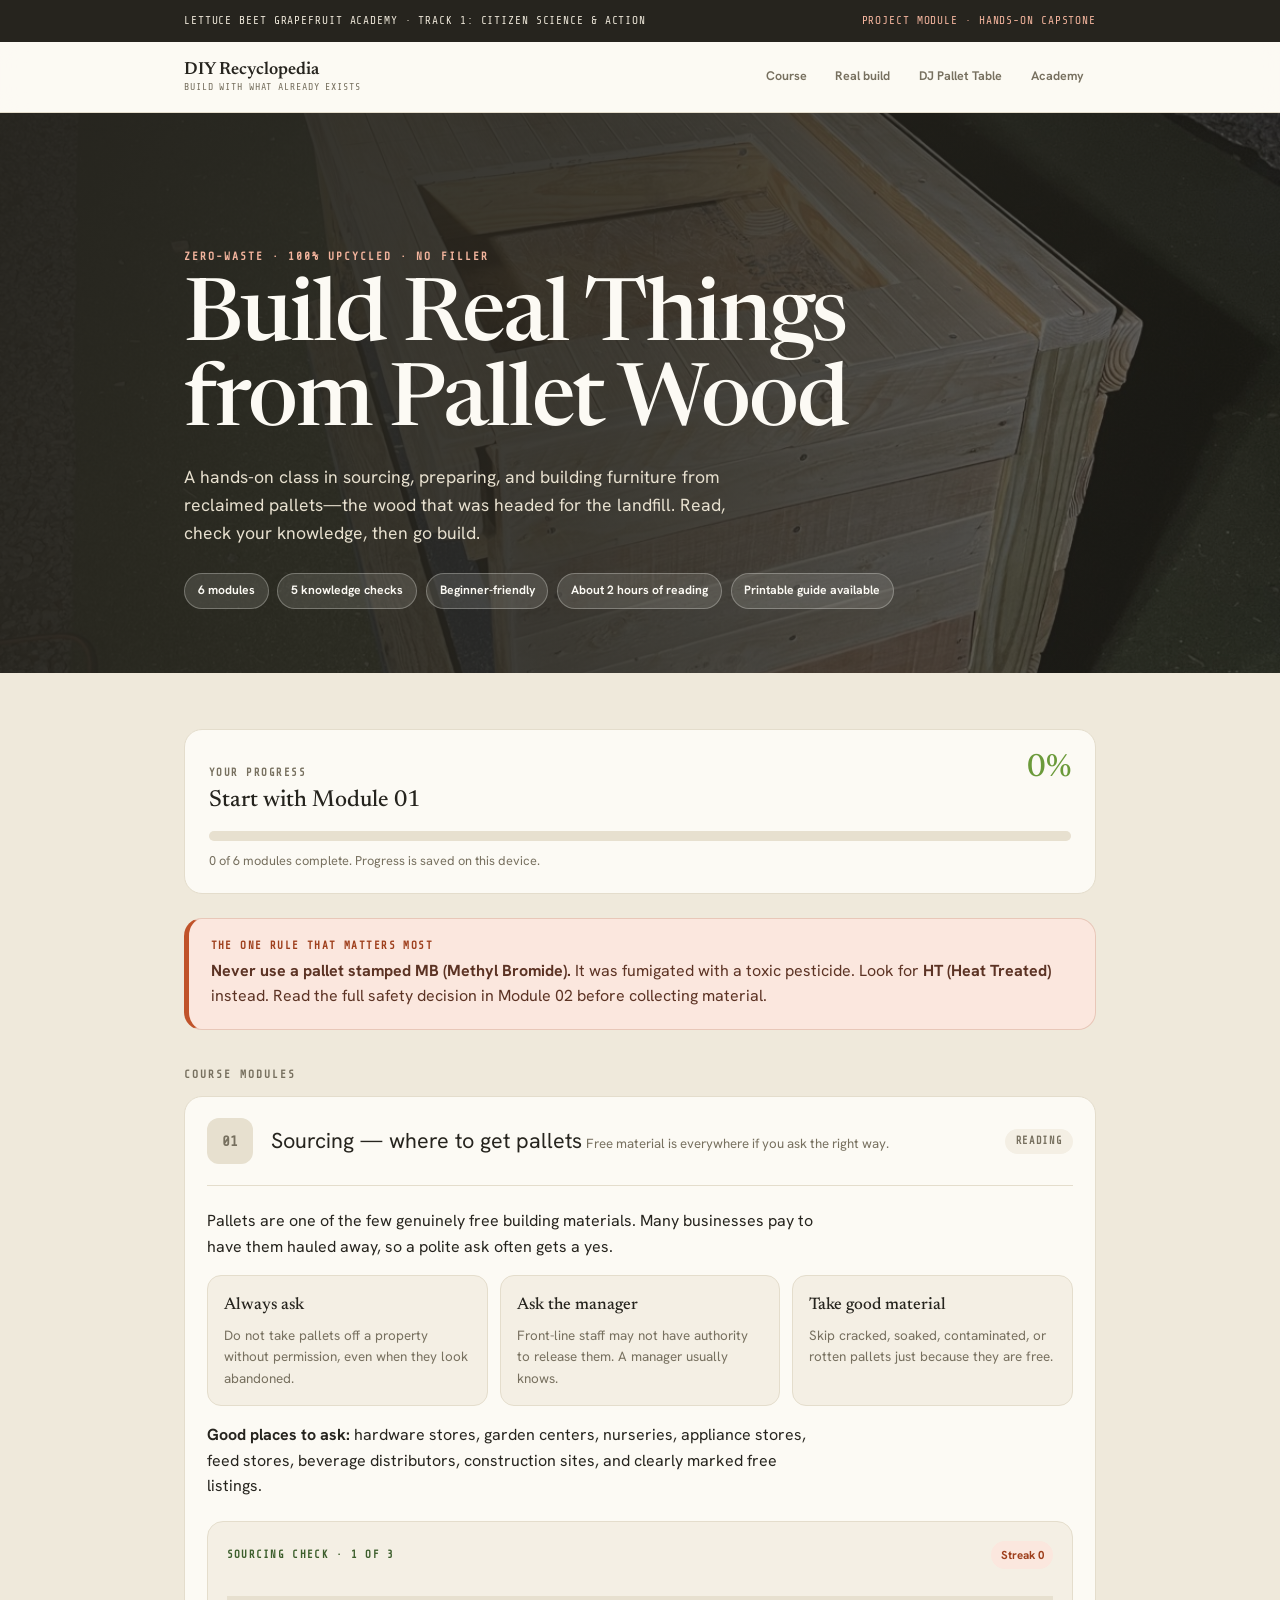
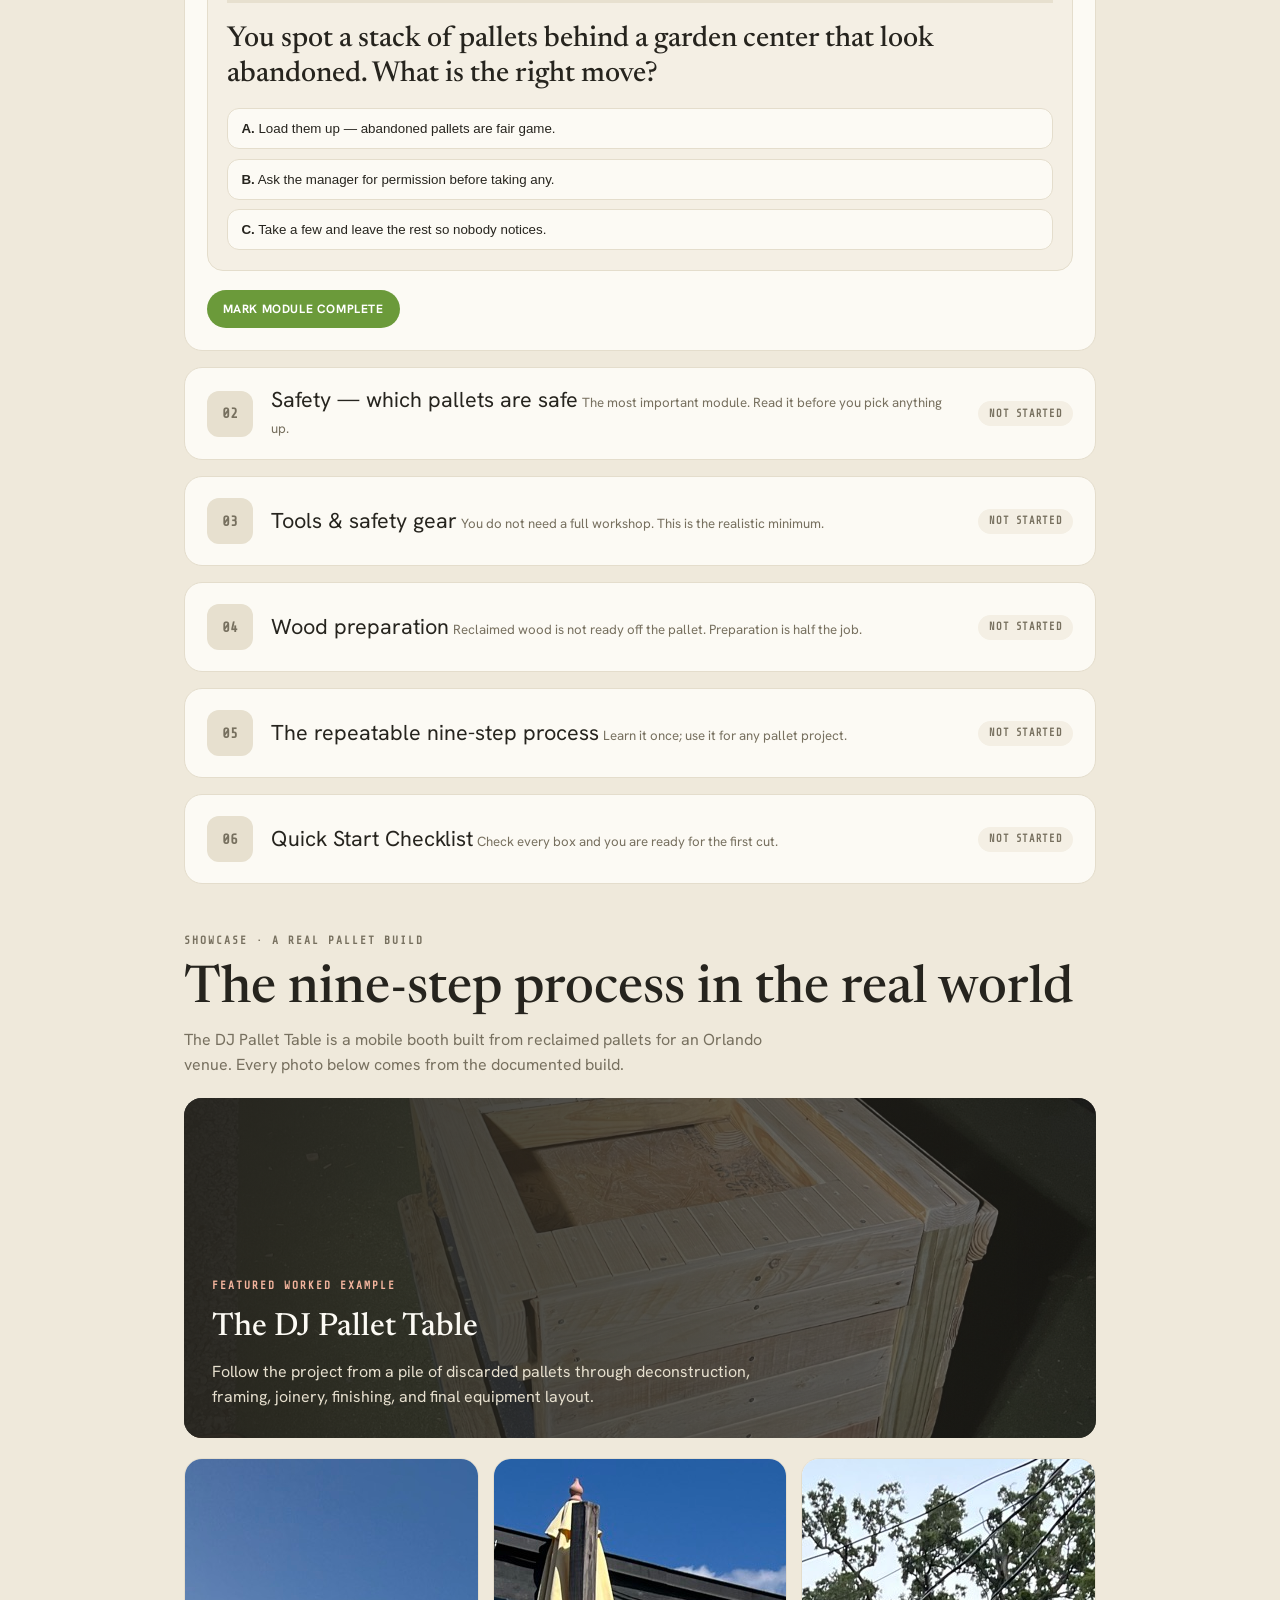
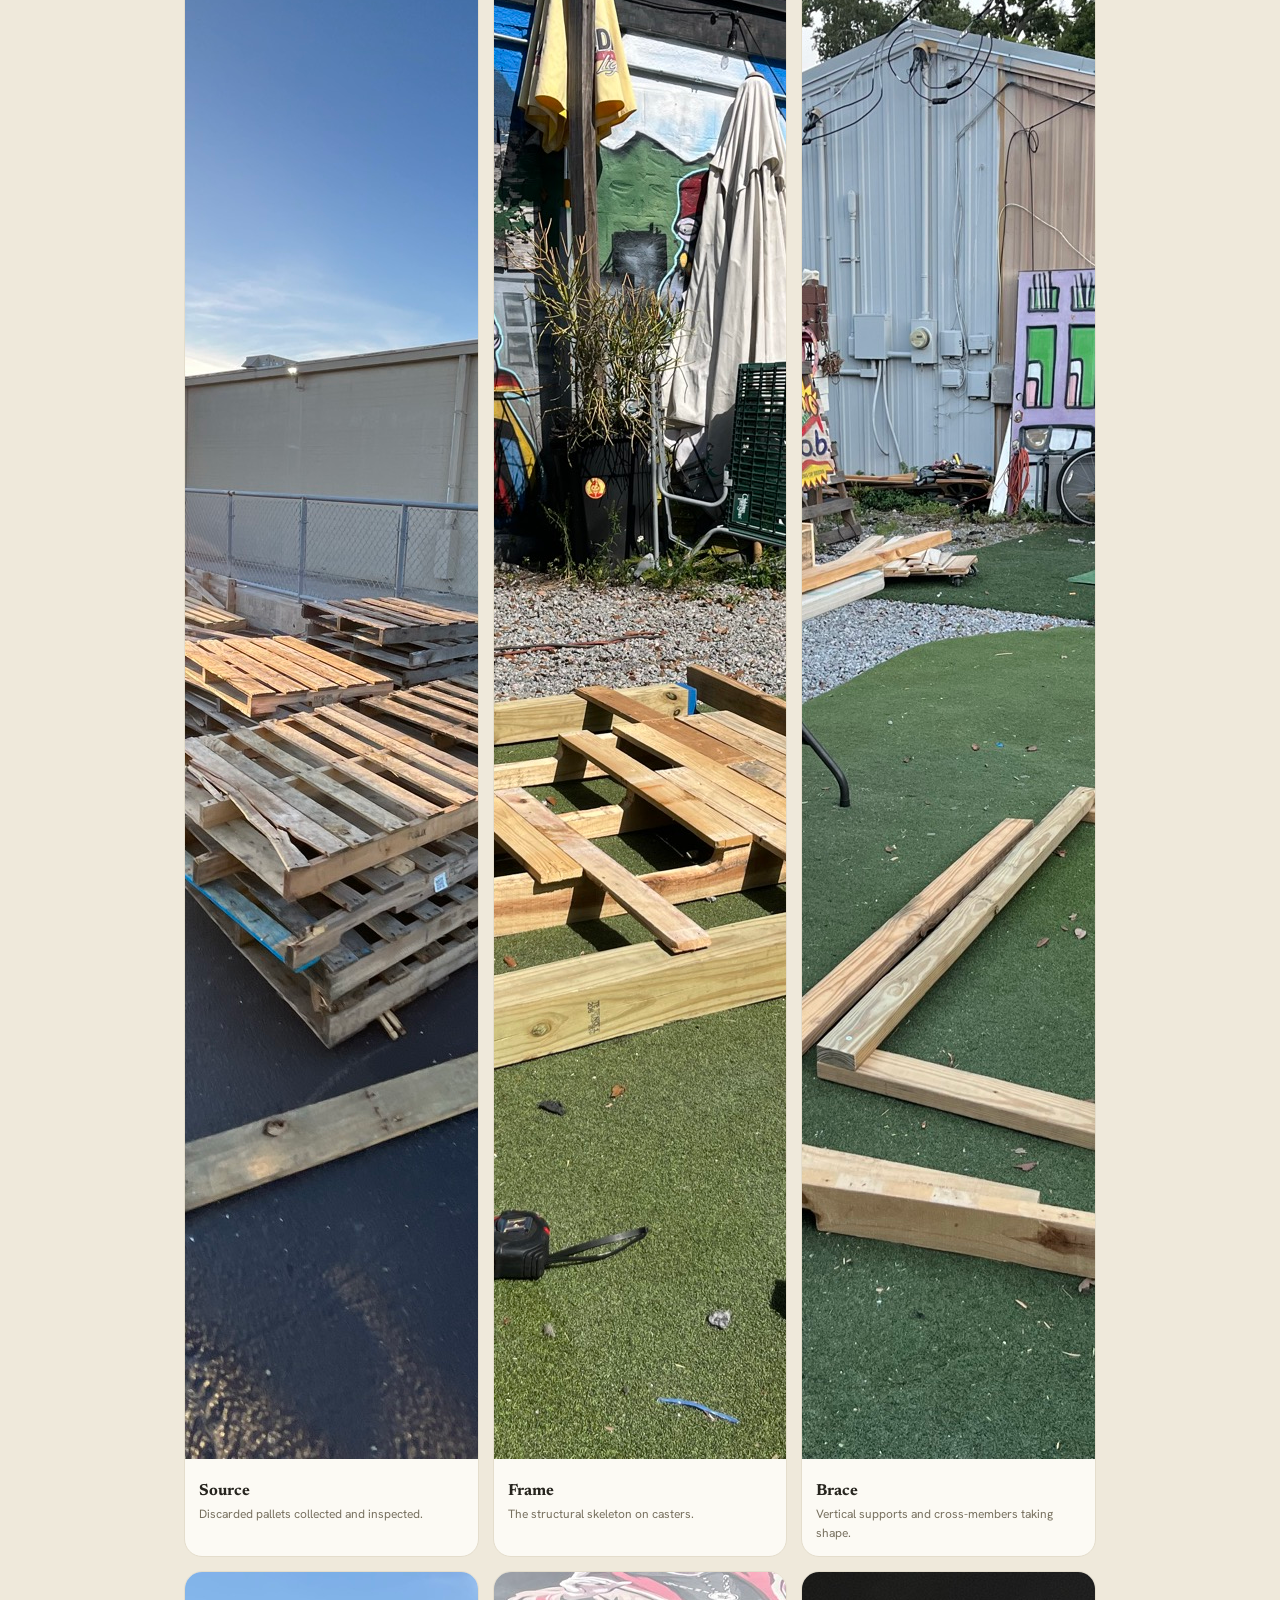
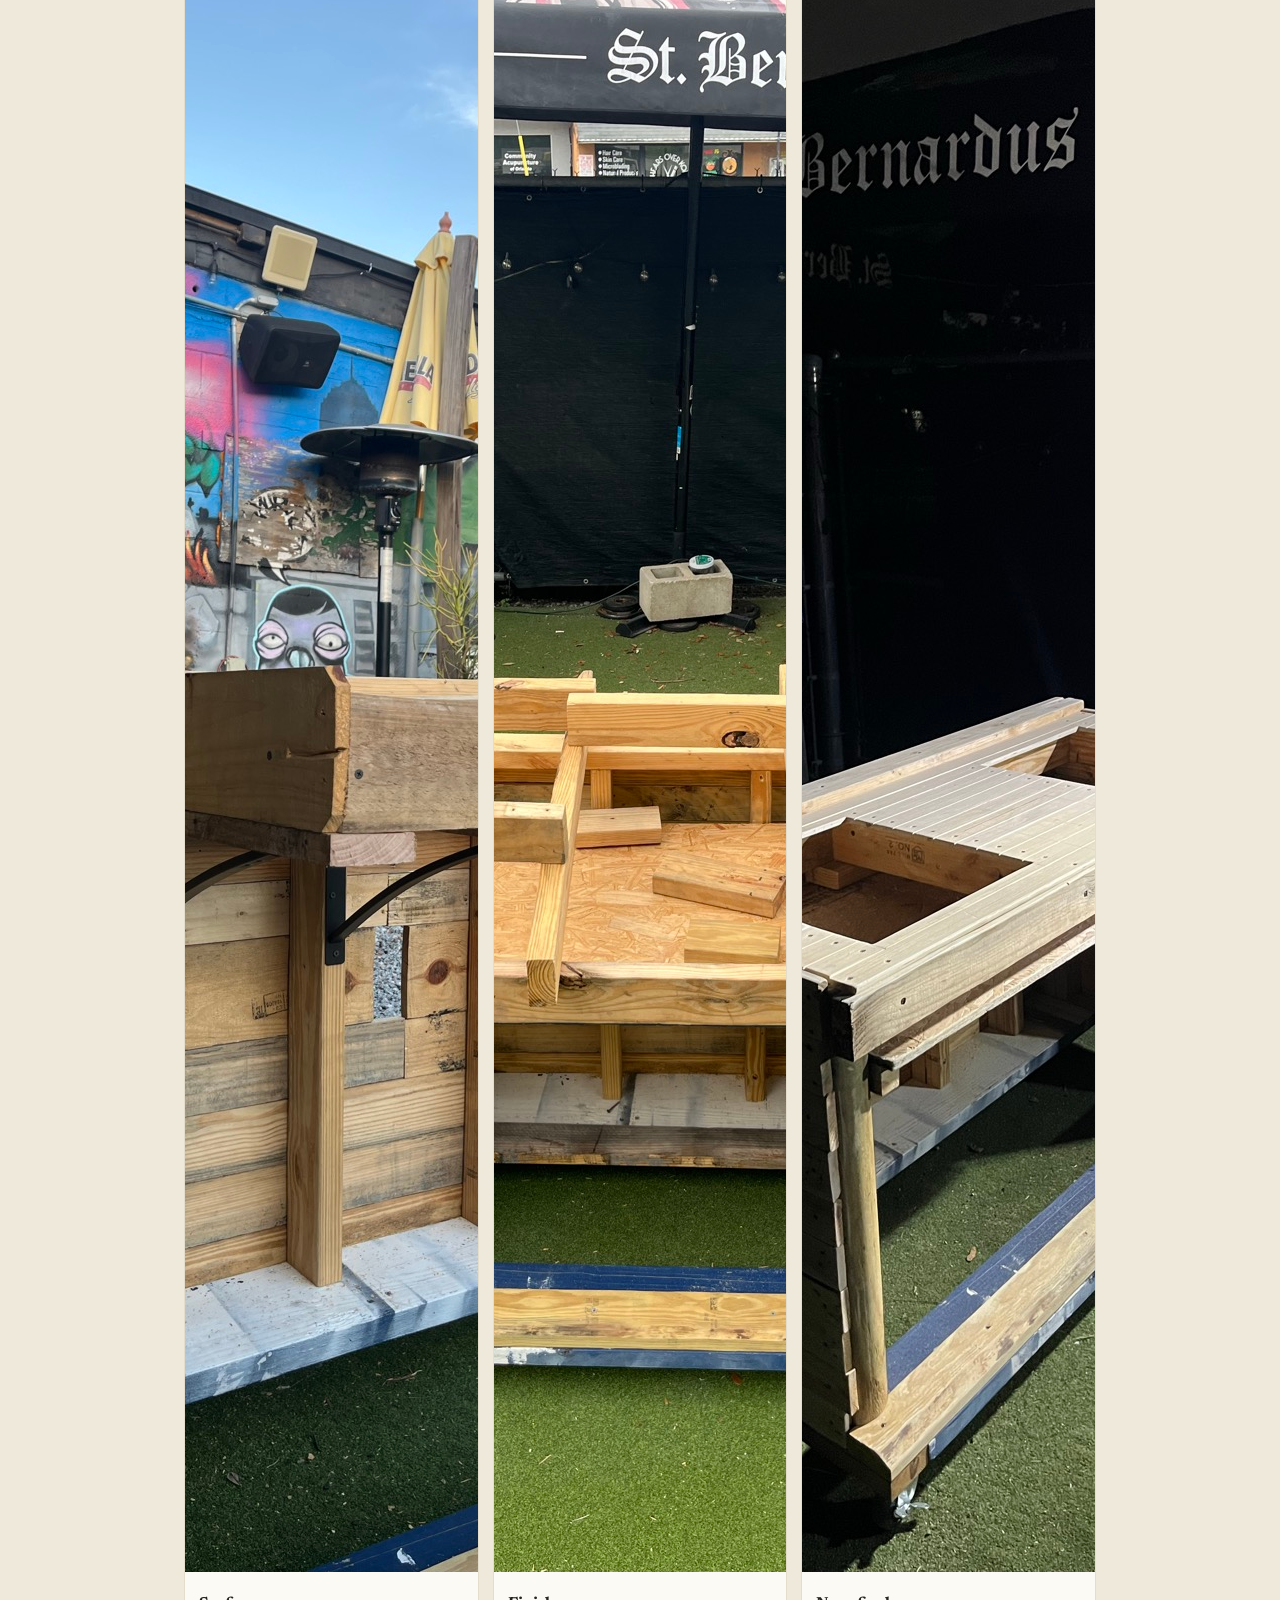
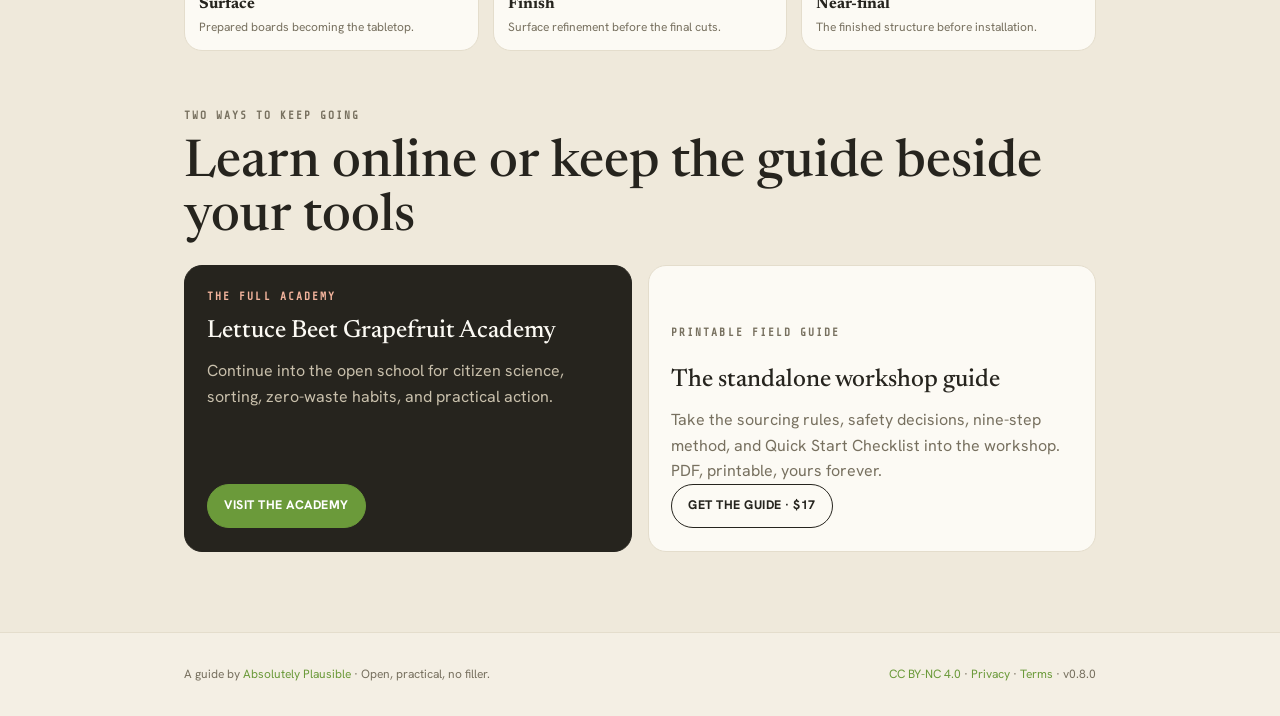
==== commit 3fa85fed: "Wire test Stripe Payment Link into buy buttons Swaps the Gumroad buy-button links on the landing pag" ====
--- a/index.html
+++ b/index.html
@@ -325,8 +325,7 @@
             <span class="course-section-label">Printable field guide</span>
             <h3>The standalone workshop guide</h3>
             <p>Take the sourcing rules, safety decisions, nine-step method, and Quick Start Checklist into the workshop. PDF, printable, yours forever.</p>
-            <!-- STRIPE CUTOVER: replace REPLACE_ME with the LIVE Payment Link before merging to main. -->
-            <a class="course-button" href="https://buy.stripe.com/REPLACE_ME" rel="noopener">Get the guide · $17</a>
+            <a class="course-button" href="https://buy.stripe.com/test_eVqcN61shgnadPbaOBcQU00" target="_blank" rel="noopener">Get the guide · $17</a>
           </article>
         </div>
       </section>
@@ -336,7 +335,7 @@
   <footer class="course-footer">
     <div class="course-footer__inner">
       <p>A guide by <a href="https://absolutelyplausible.com" target="_blank" rel="noopener">Absolutely Plausible</a> · Open, practical, no filler.</p>
-      <p><a href="https://creativecommons.org/licenses/by-nc/4.0/" target="_blank" rel="noopener">CC BY-NC 4.0</a> · <a href="privacy.html">Privacy</a> · <a href="terms.html">Terms</a> · v0.9.0</p>
+      <p><a href="https://creativecommons.org/licenses/by-nc/4.0/" target="_blank" rel="noopener">CC BY-NC 4.0</a> · <a href="privacy.html">Privacy</a> · <a href="terms.html">Terms</a> · v0.8.0</p>
     </div>
   </footer>
 
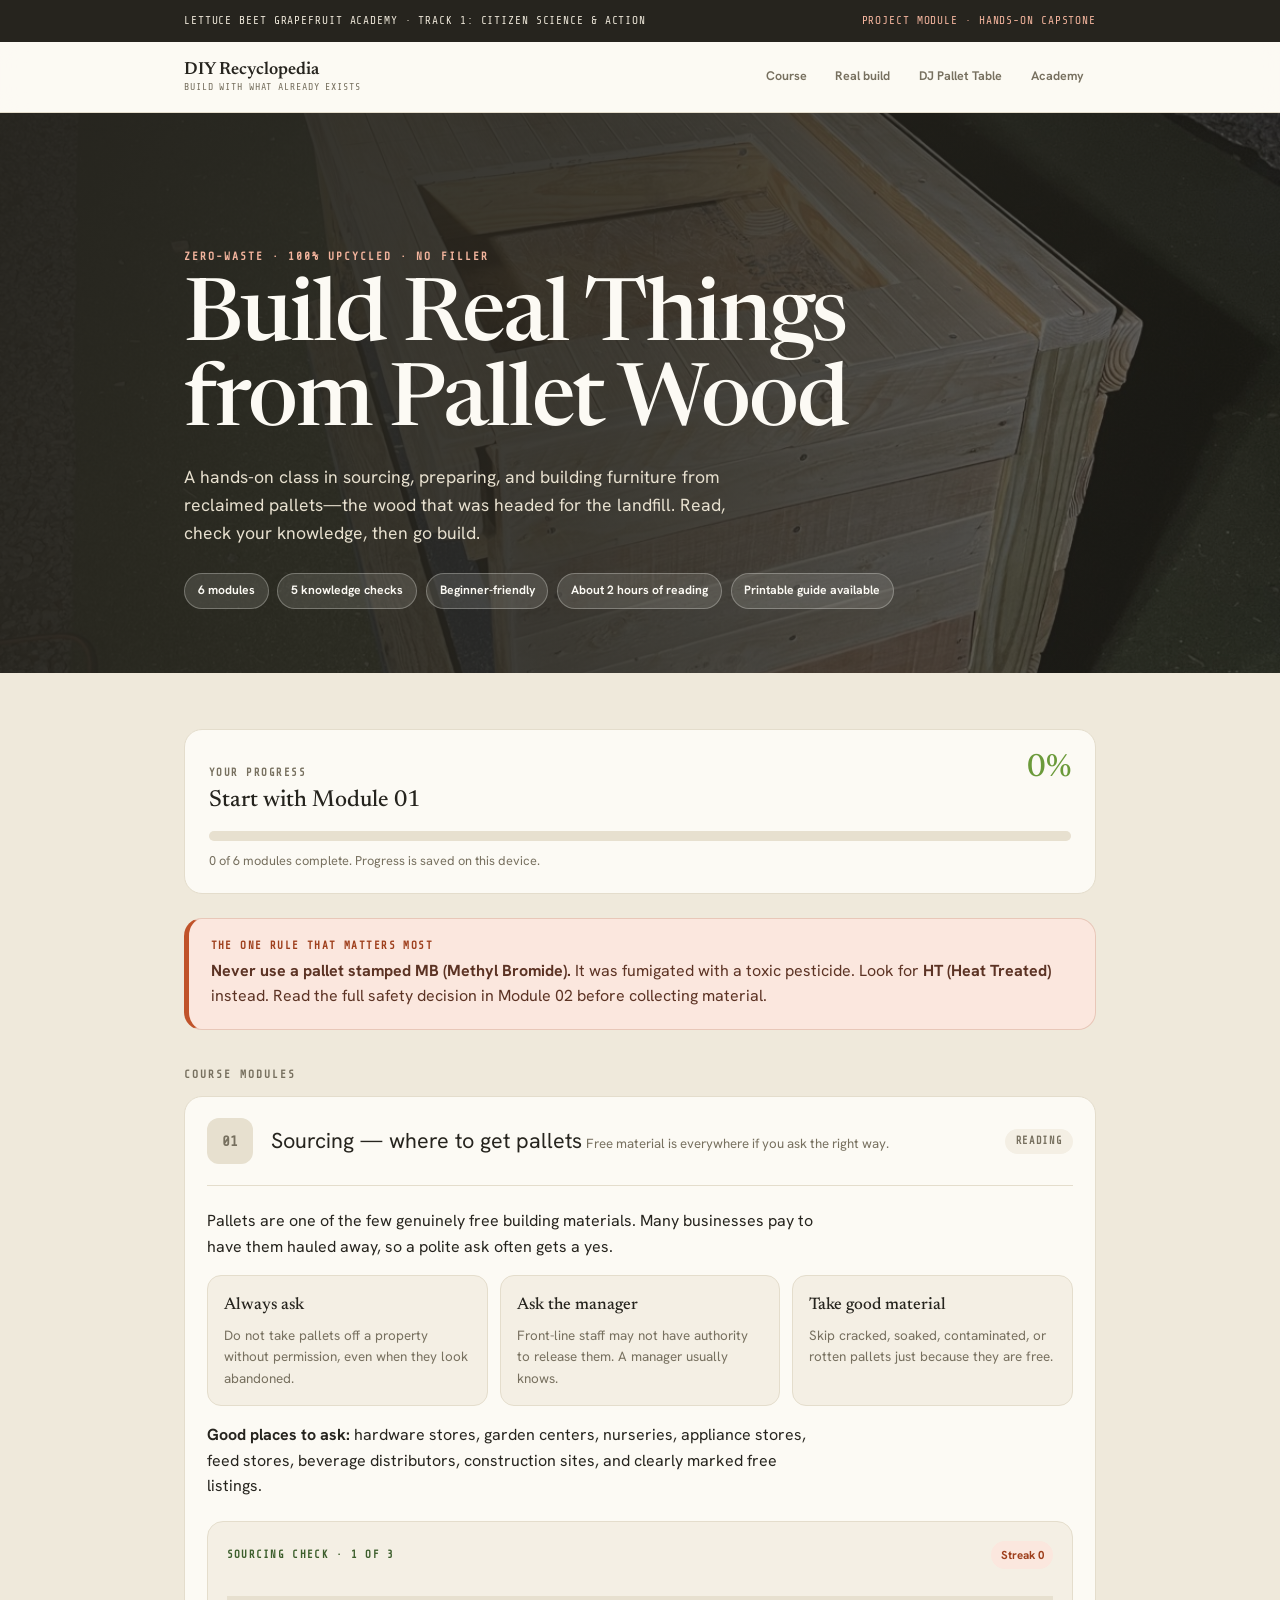
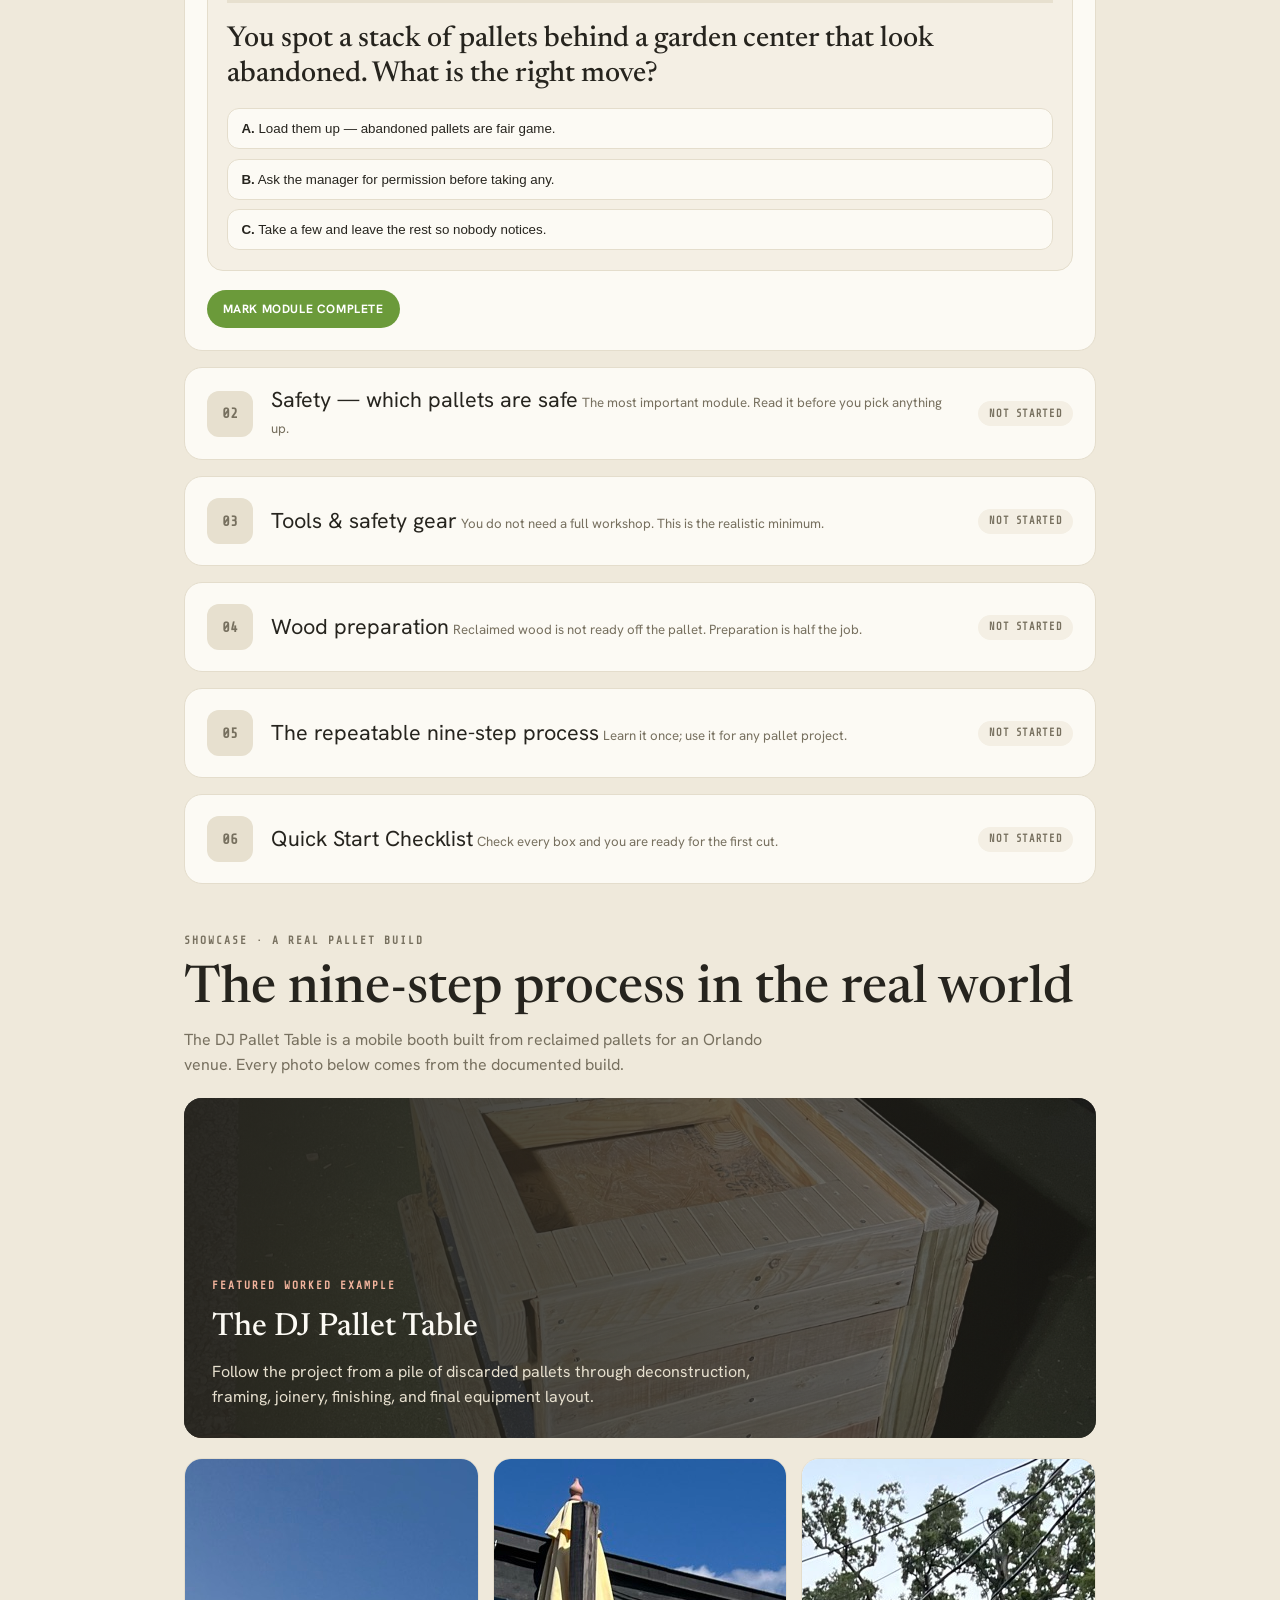
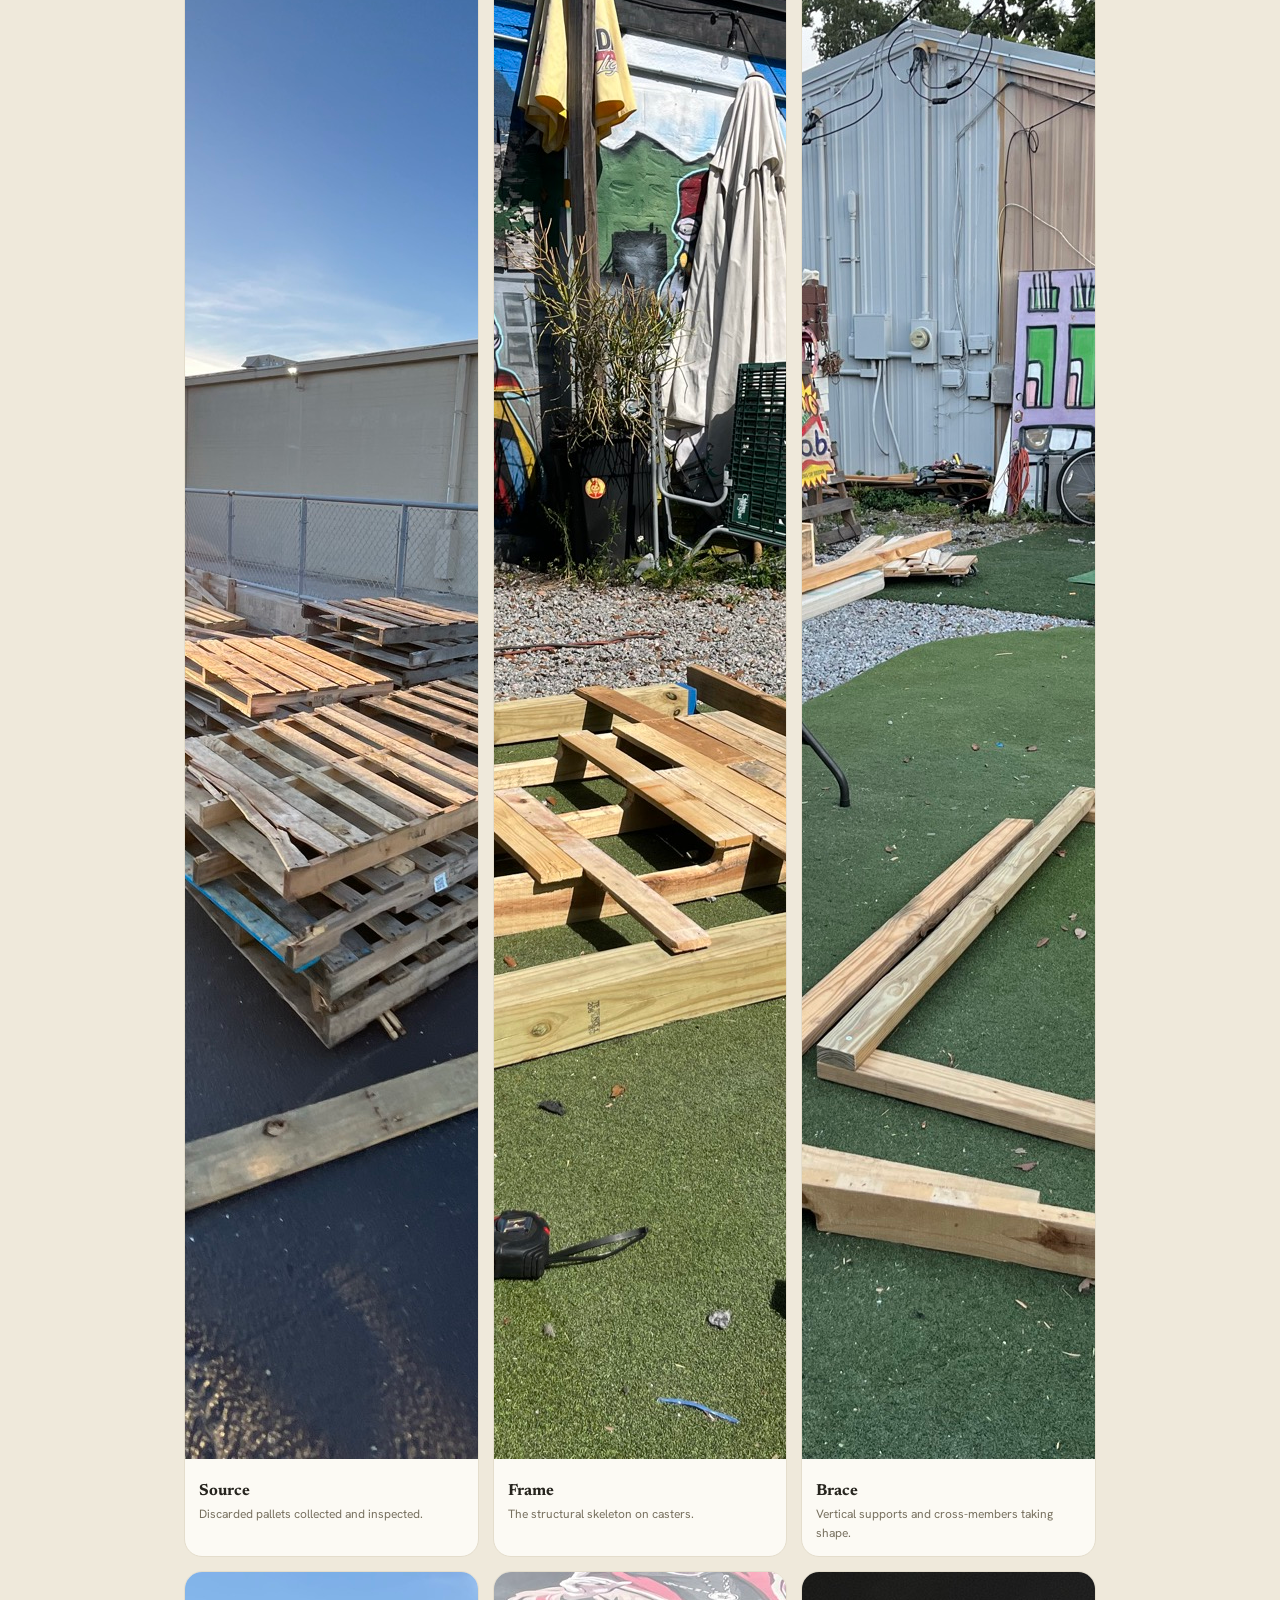
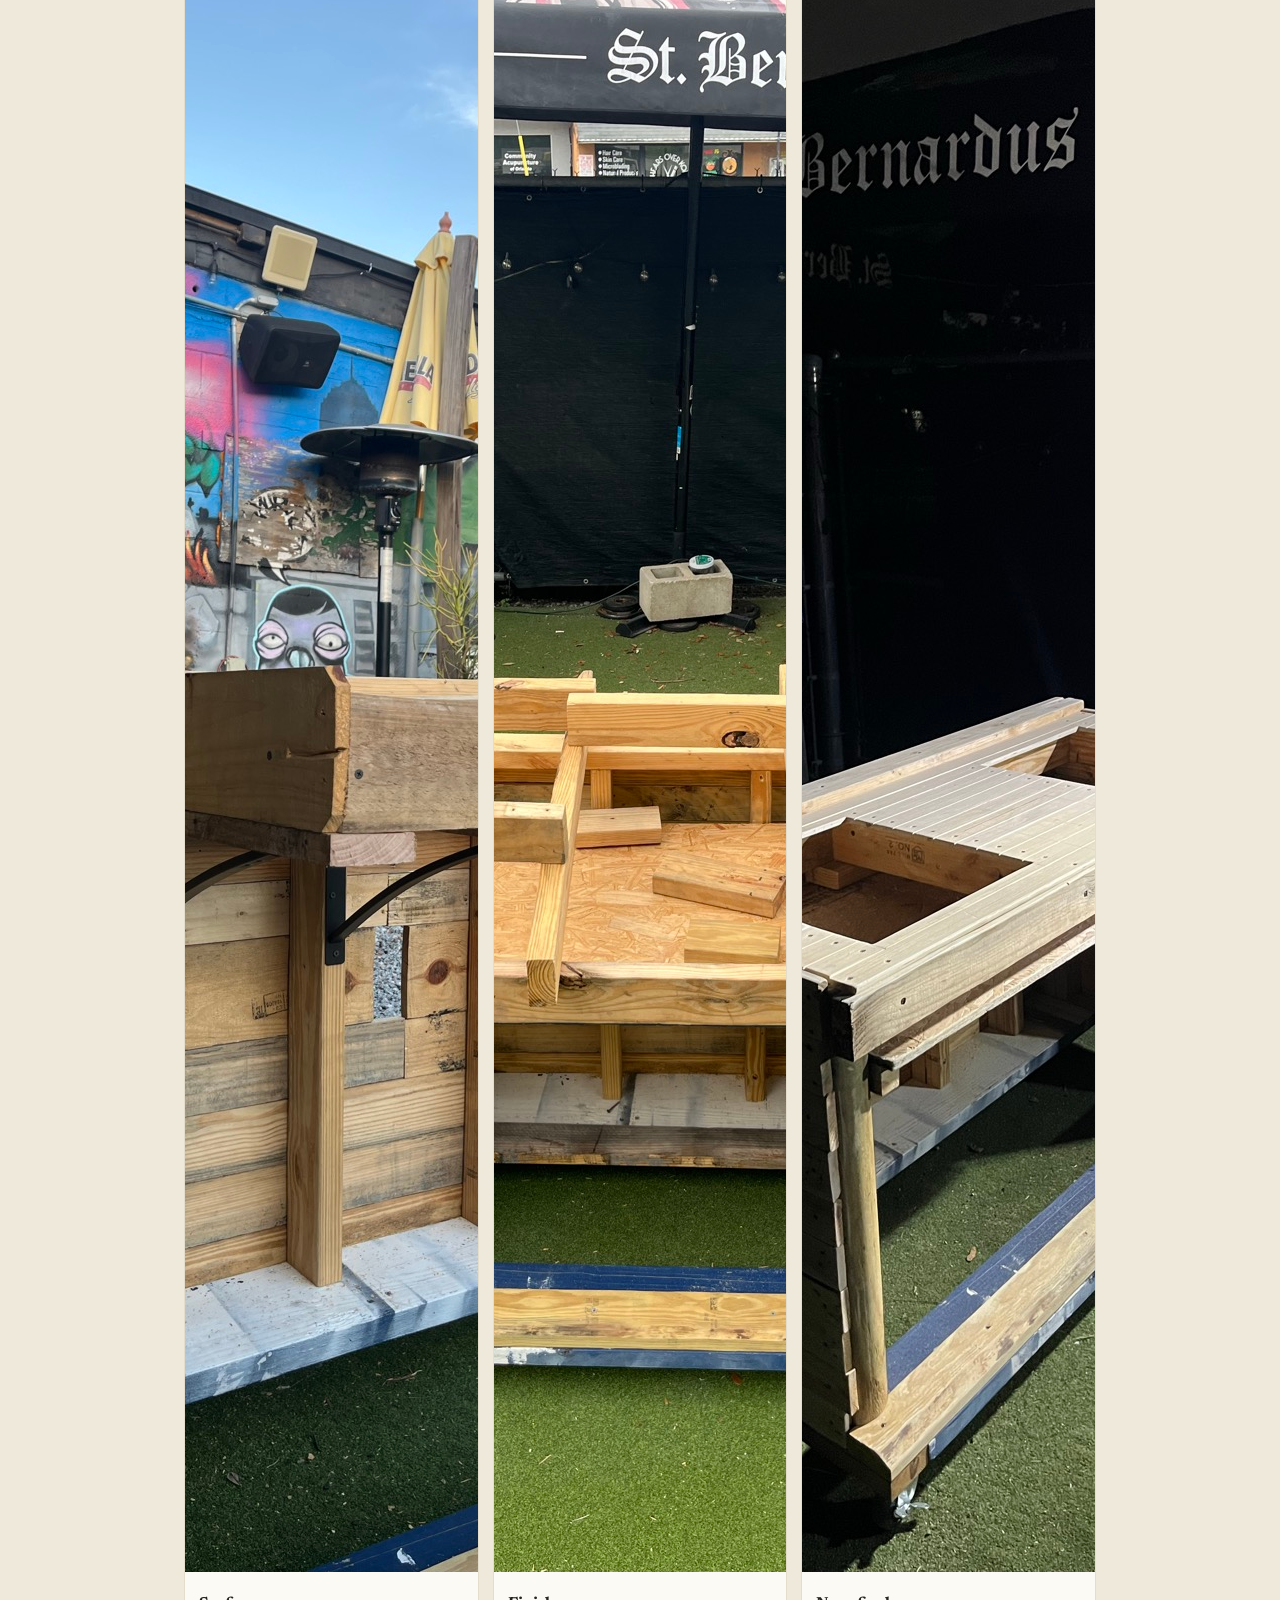
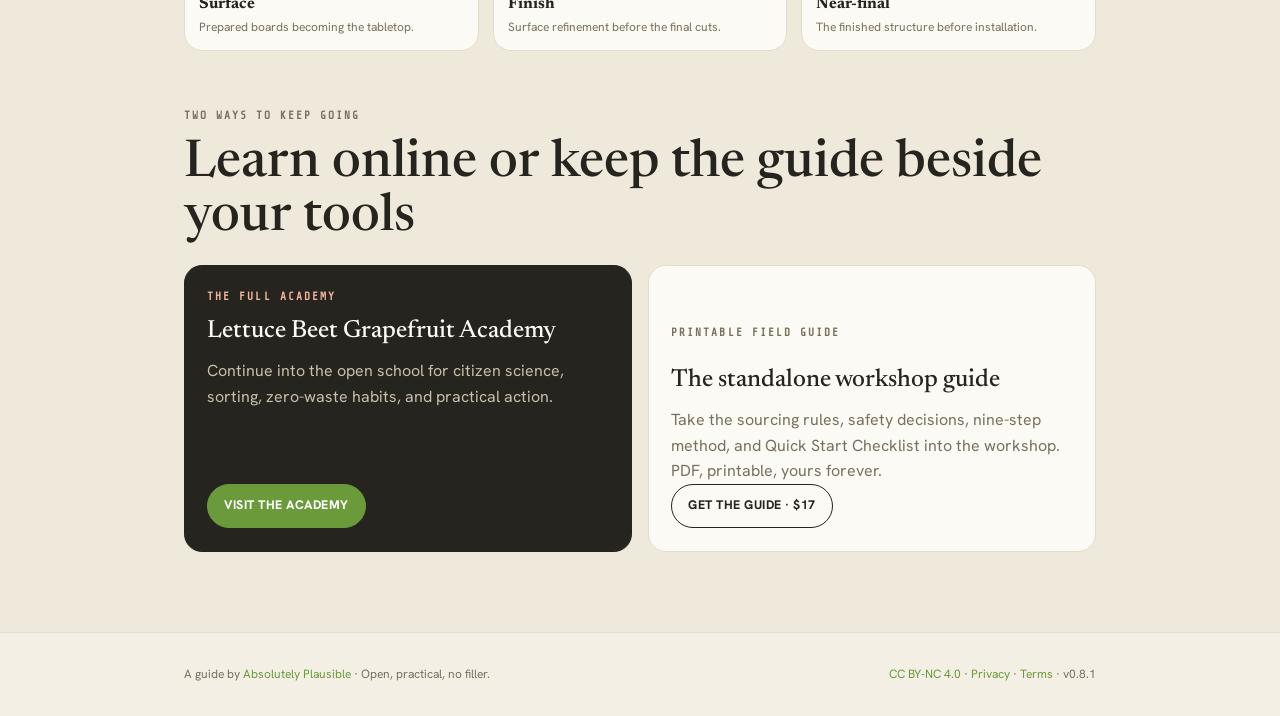
==== commit e5c2312c: "Restore Gumroad checkout link" ====
--- a/index.html
+++ b/index.html
@@ -325,7 +325,7 @@
             <span class="course-section-label">Printable field guide</span>
             <h3>The standalone workshop guide</h3>
             <p>Take the sourcing rules, safety decisions, nine-step method, and Quick Start Checklist into the workshop. PDF, printable, yours forever.</p>
-            <a class="course-button" href="https://buy.stripe.com/test_eVqcN61shgnadPbaOBcQU00" target="_blank" rel="noopener">Get the guide · $17</a>
+            <a class="course-button" href="https://absolutelyplausible.gumroad.com/l/ajfnh" target="_blank" rel="noopener">Get the guide · $17</a>
           </article>
         </div>
       </section>
@@ -335,7 +335,7 @@
   <footer class="course-footer">
     <div class="course-footer__inner">
       <p>A guide by <a href="https://absolutelyplausible.com" target="_blank" rel="noopener">Absolutely Plausible</a> · Open, practical, no filler.</p>
-      <p><a href="https://creativecommons.org/licenses/by-nc/4.0/" target="_blank" rel="noopener">CC BY-NC 4.0</a> · <a href="privacy.html">Privacy</a> · <a href="terms.html">Terms</a> · v0.8.0</p>
+      <p><a href="https://creativecommons.org/licenses/by-nc/4.0/" target="_blank" rel="noopener">CC BY-NC 4.0</a> · <a href="privacy.html">Privacy</a> · <a href="terms.html">Terms</a> · v0.8.1</p>
     </div>
   </footer>
 
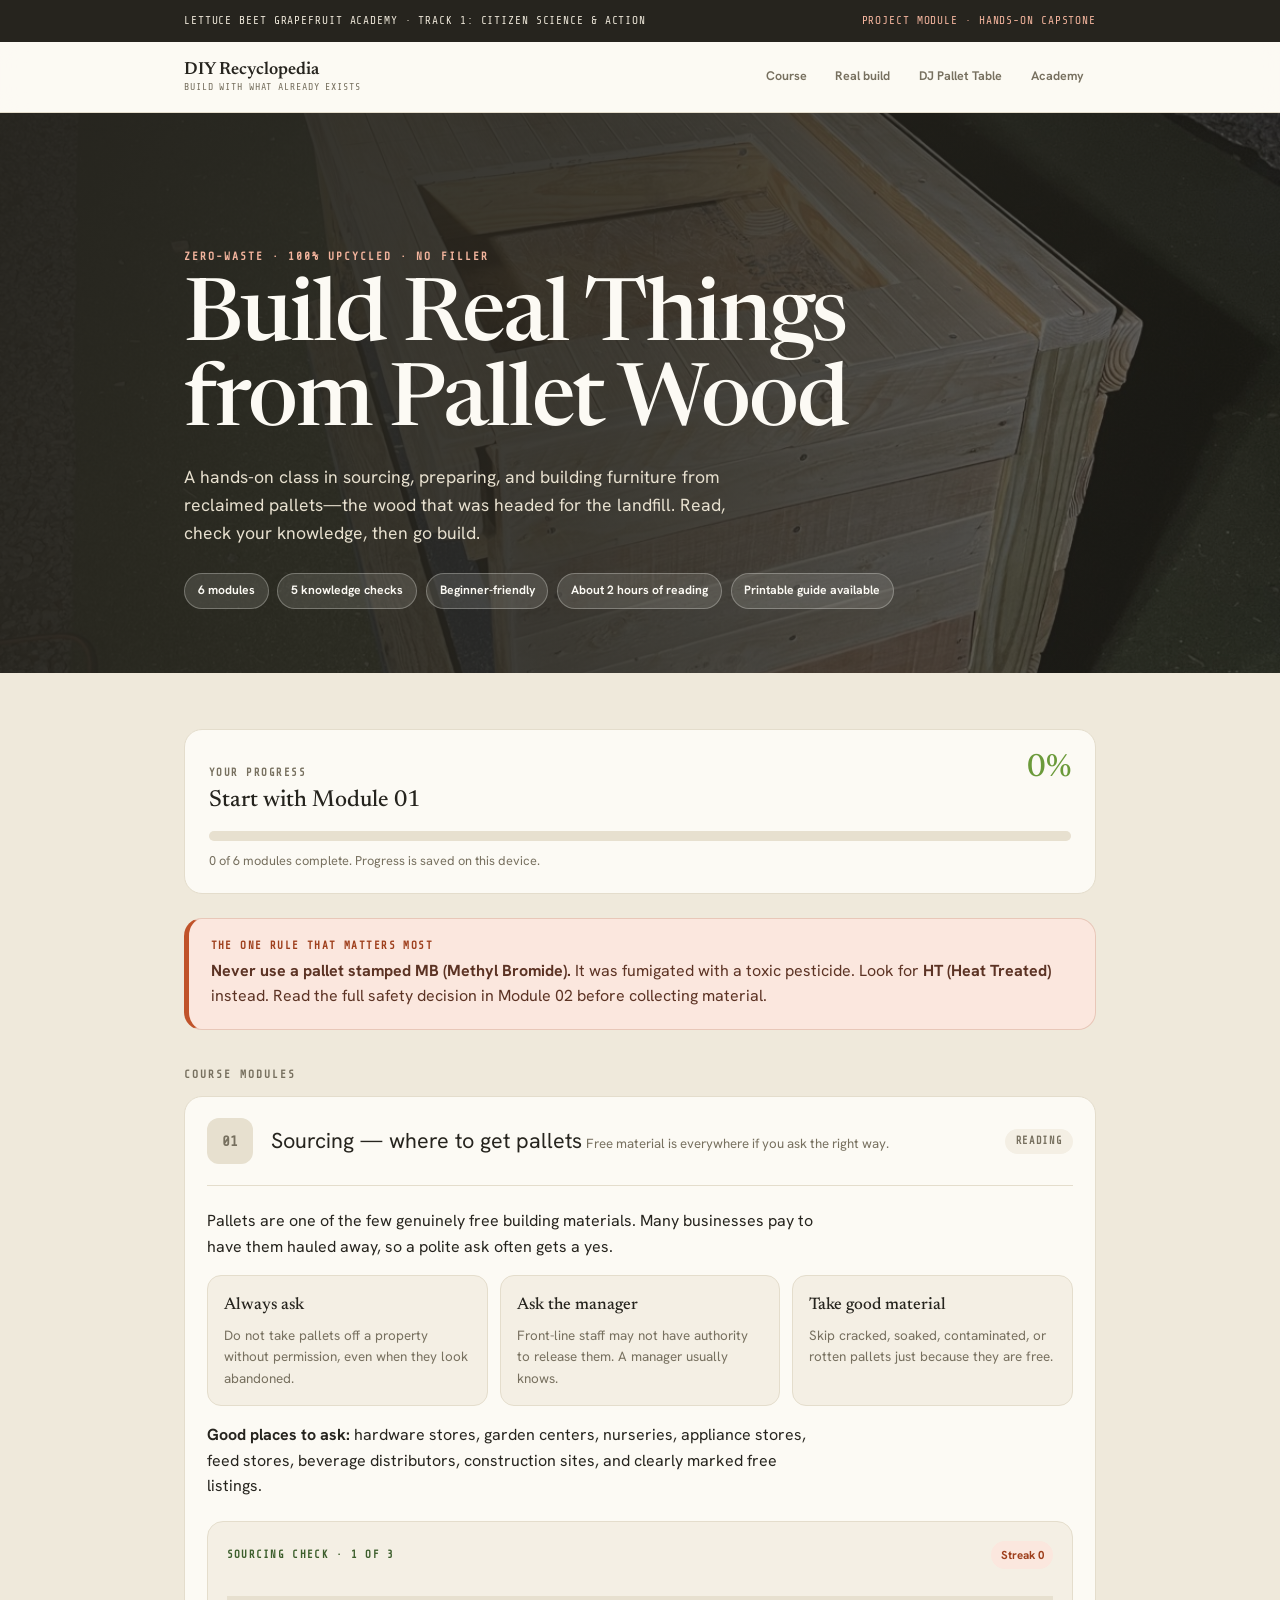
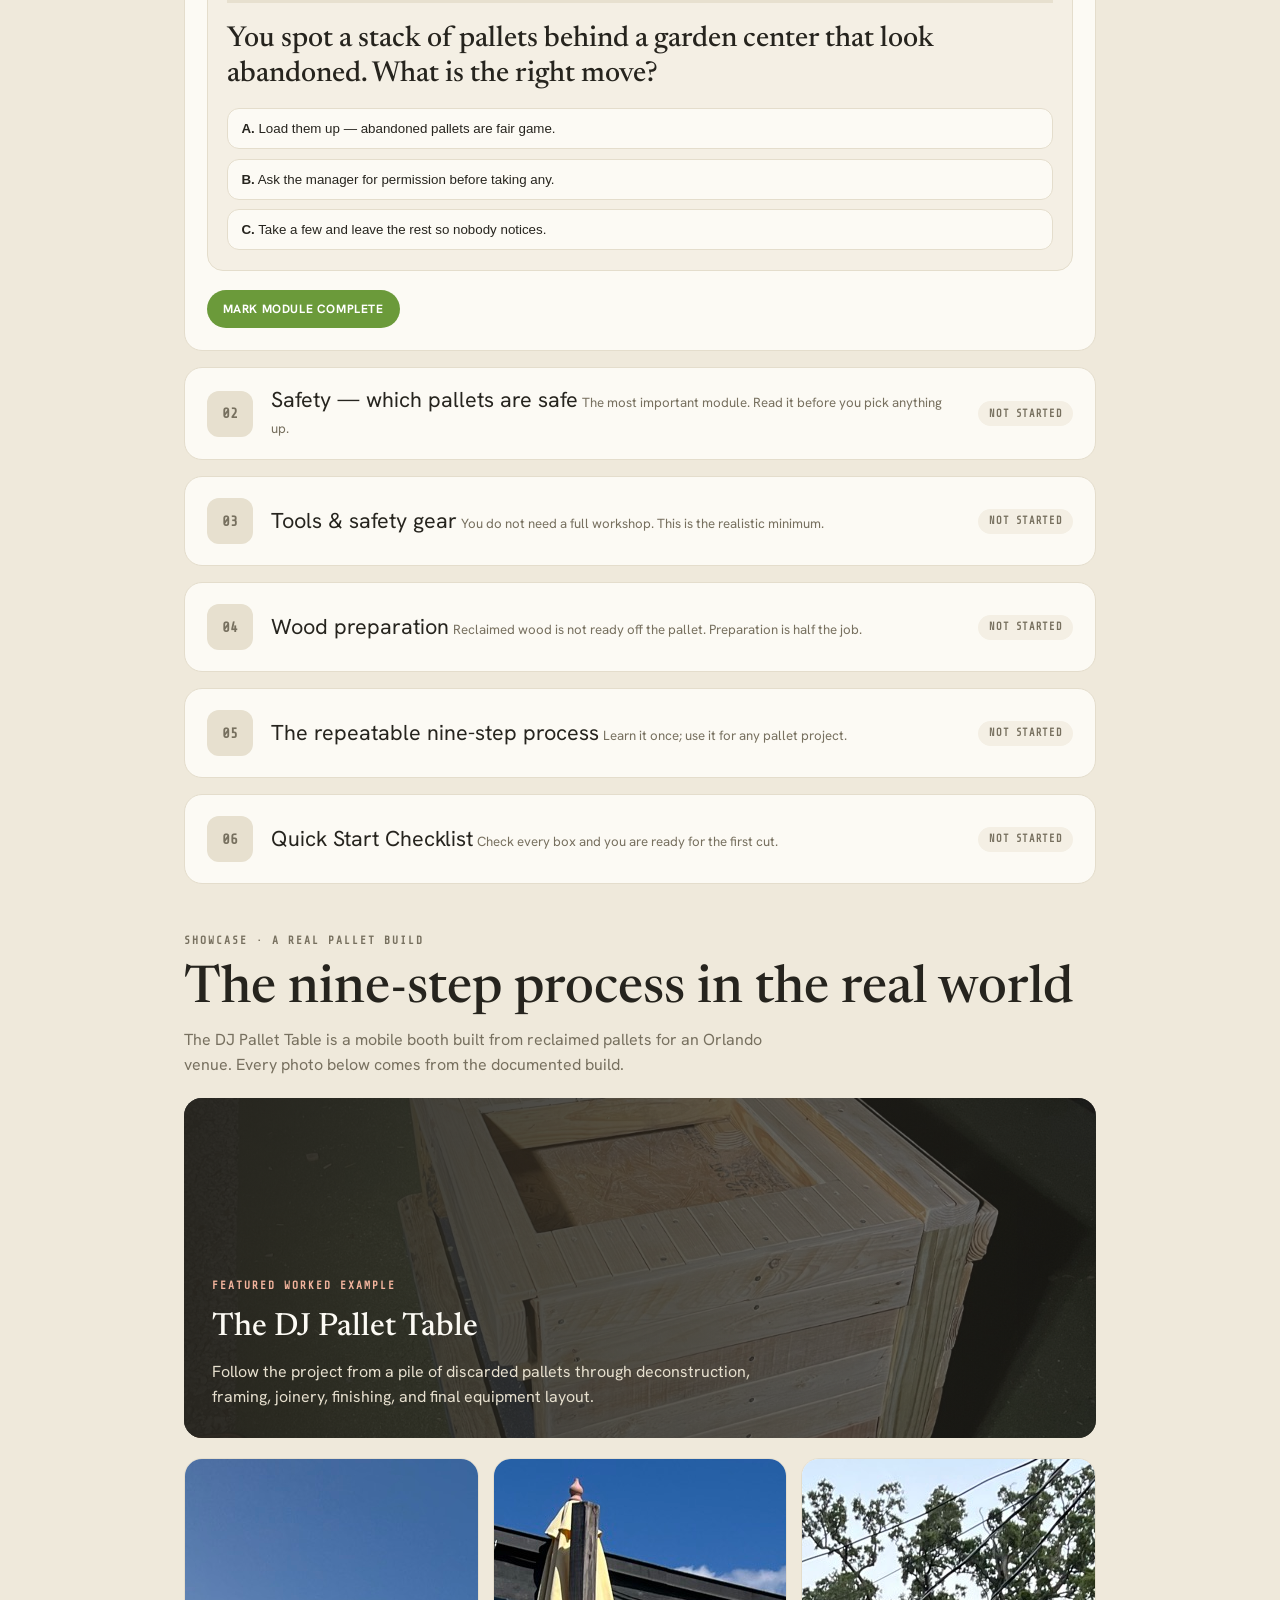
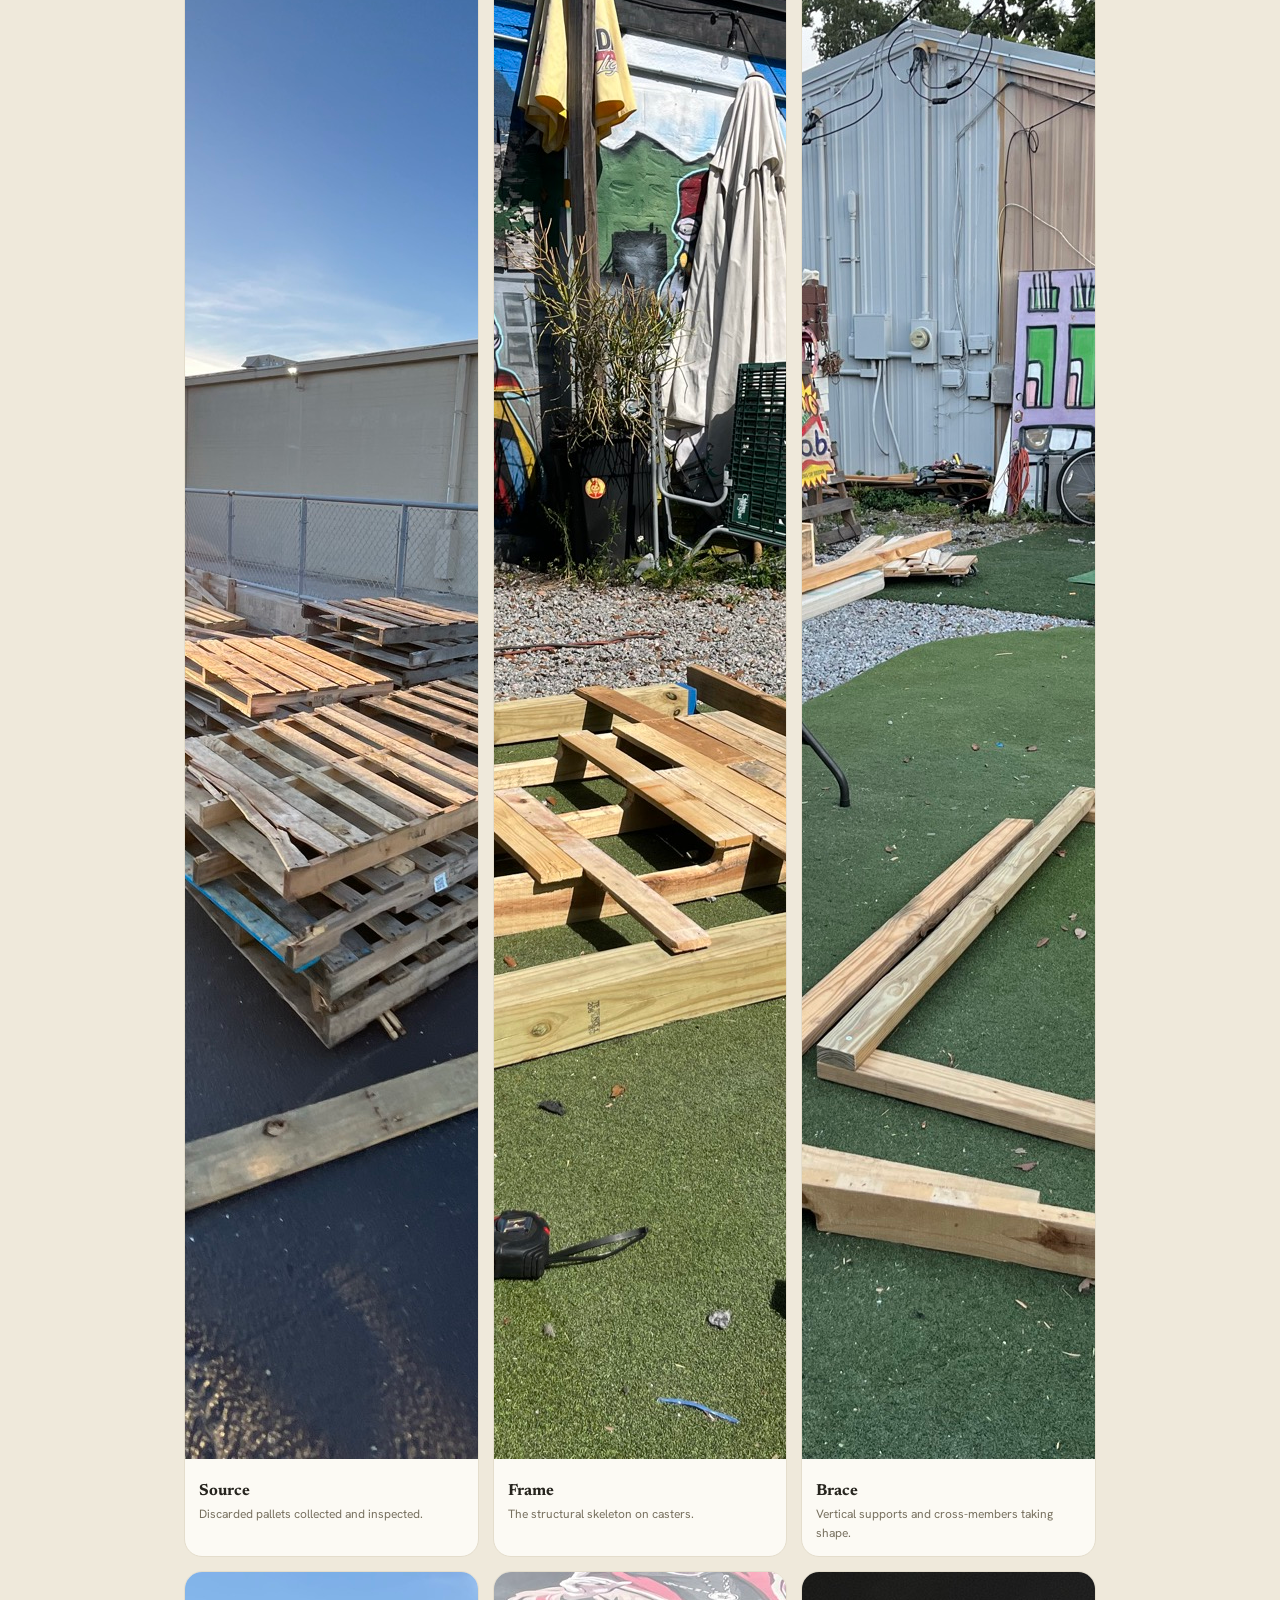
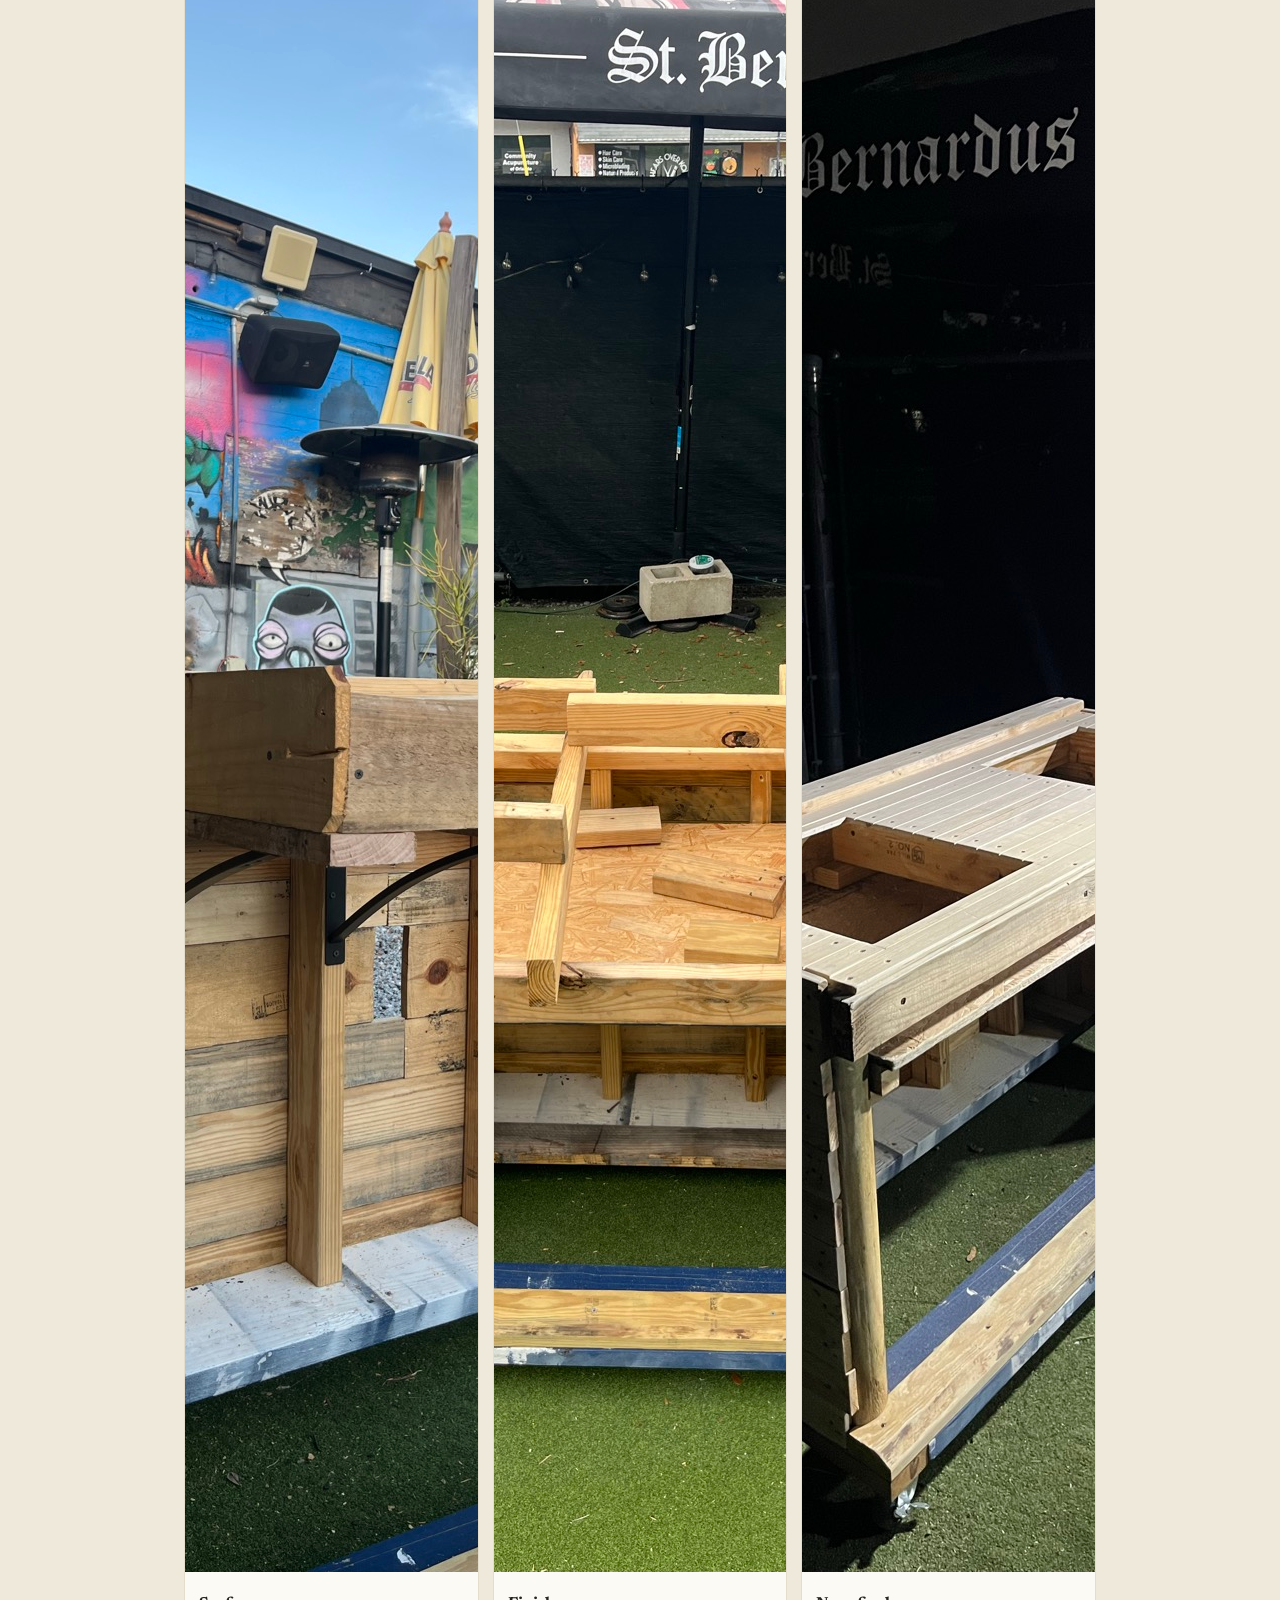
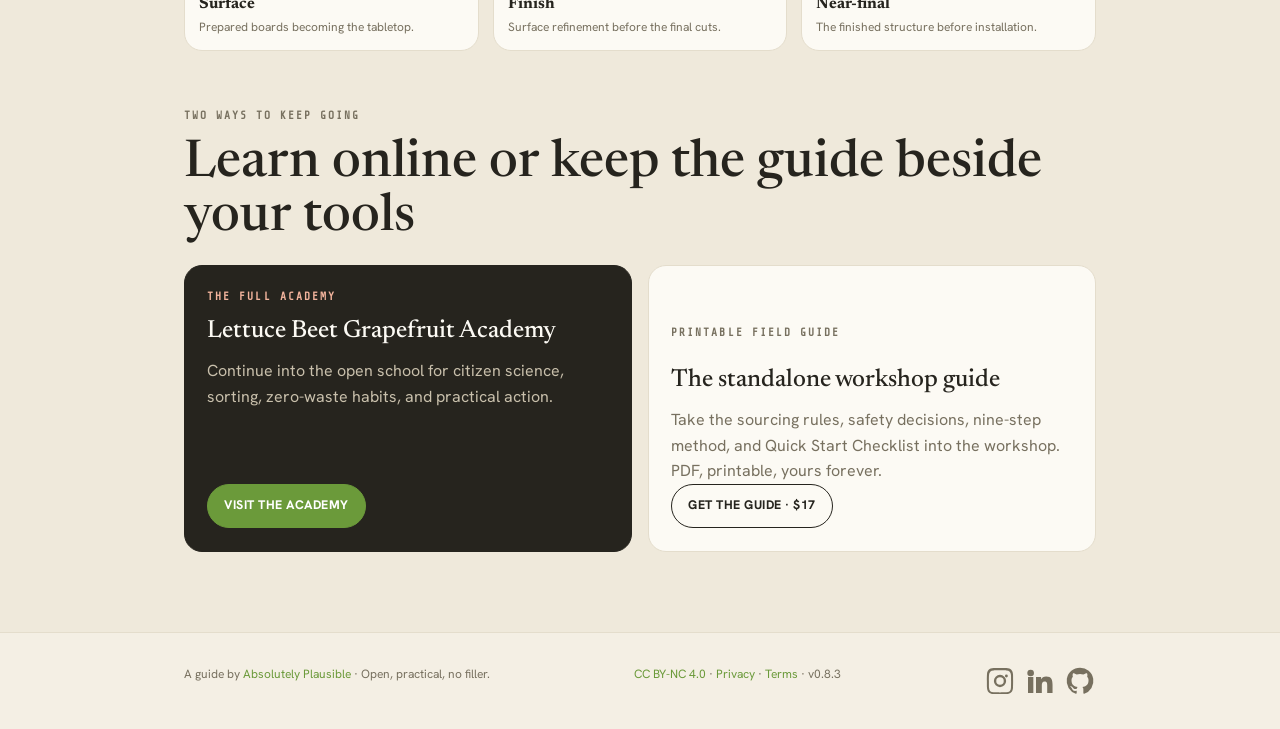
==== commit 4ddf00ad: "v0.8.3: SEO baseline, LICENSE fix, and standardized social footer - v0.8.2: added robots.txt/sitemap" ====
--- a/index.html
+++ b/index.html
@@ -9,7 +9,7 @@
   <meta property="og:type" content="website">
   <meta property="og:title" content="Build Real Things from Pallet Wood">
   <meta property="og:description" content="Read, check your knowledge, then go build. A practical pallet-wood course from DIY Recyclopedia.">
-  <meta property="og:image" content="https://diy.recyclopedia.cc/docs/assets/IMG_4963.jpg">
+  <meta property="og:image" content="https://diy.recyclopedia.cc/docs/assets/dj-pallet-table-finished.jpg">
   <meta property="og:url" content="https://diy.recyclopedia.cc/">
   <meta name="twitter:card" content="summary_large_image">
   <link rel="preconnect" href="https://fonts.googleapis.com">
@@ -45,7 +45,7 @@
 
   <main id="top">
     <section class="course-hero" aria-labelledby="course-title">
-      <img class="course-hero__image" src="docs/assets/IMG_4963.jpg" width="1200" height="1600" alt="The near-final DJ Pallet Table built from reclaimed pallet wood">
+      <img class="course-hero__image" src="docs/assets/dj-pallet-table-finished.jpg" width="1200" height="1600" alt="The near-final DJ Pallet Table built from reclaimed pallet wood">
       <div class="course-hero__inner">
         <p class="course-kicker">Zero-waste · 100% upcycled · no filler</p>
         <h1 id="course-title">Build Real Things from Pallet Wood</h1>
@@ -275,7 +275,7 @@
         <p>The DJ Pallet Table is a mobile booth built from reclaimed pallets for an Orlando venue. Every photo below comes from the documented build.</p>
 
         <a class="course-feature" href="dj-pallet-table.html">
-          <img src="docs/assets/IMG_4963.jpg" width="1200" height="1600" alt="The near-final DJ Pallet Table">
+          <img src="docs/assets/dj-pallet-table-finished.jpg" width="1200" height="1600" alt="The near-final DJ Pallet Table">
           <span class="course-feature__copy">
             <span class="course-kicker">Featured worked example</span>
             <strong class="course-feature__title">The DJ Pallet Table</strong>
@@ -285,7 +285,7 @@
 
         <div class="course-gallery">
           <figure class="course-showcase-card">
-            <img src="docs/assets/IMG_4768.jpg" width="1200" height="1600" loading="lazy" alt="Raw reclaimed pallets before the build">
+            <img src="docs/assets/reclaimed-pallets-before-build.jpg" width="1200" height="1600" loading="lazy" alt="Raw reclaimed pallets before the build">
             <figcaption><strong>Source</strong>Discarded pallets collected and inspected.</figcaption>
           </figure>
           <figure class="course-showcase-card">
@@ -335,7 +335,12 @@
   <footer class="course-footer">
     <div class="course-footer__inner">
       <p>A guide by <a href="https://absolutelyplausible.com" target="_blank" rel="noopener">Absolutely Plausible</a> · Open, practical, no filler.</p>
-      <p><a href="https://creativecommons.org/licenses/by-nc/4.0/" target="_blank" rel="noopener">CC BY-NC 4.0</a> · <a href="privacy.html">Privacy</a> · <a href="terms.html">Terms</a> · v0.8.1</p>
+      <p><a href="https://creativecommons.org/licenses/by-nc/4.0/" target="_blank" rel="noopener">CC BY-NC 4.0</a> · <a href="privacy.html">Privacy</a> · <a href="terms.html">Terms</a> · v0.8.3</p>
+      <p class="footer-social">
+        <a href="https://www.instagram.com/absolutelyplausible/" target="_blank" rel="noopener" aria-label="Absolutely Plausible on Instagram"><svg viewBox="0 0 24 24" fill="currentColor" aria-hidden="true"><path d="M12 2.2c3.2 0 3.6 0 4.85.07 3.25.15 4.77 1.69 4.92 4.92.06 1.25.07 1.63.07 4.81s-.01 3.56-.07 4.81c-.15 3.23-1.66 4.77-4.92 4.92-1.25.06-1.63.07-4.85.07s-3.6-.01-4.85-.07c-3.26-.15-4.77-1.7-4.92-4.92-.06-1.25-.07-1.63-.07-4.81s.01-3.56.07-4.81c.15-3.23 1.66-4.77 4.92-4.92C8.4 2.2 8.8 2.2 12 2.2zm0 1.8c-3.14 0-3.5.01-4.73.07-2.27.1-3.4 1.24-3.5 3.5-.06 1.23-.07 1.59-.07 4.73s.01 3.5.07 4.73c.1 2.26 1.23 3.4 3.5 3.5 1.23.06 1.59.07 4.73.07s3.5-.01 4.73-.07c2.27-.1 3.4-1.24 3.5-3.5.06-1.23.07-1.59.07-4.73s-.01-3.5-.07-4.73c-.1-2.26-1.23-3.4-3.5-3.5C15.5 4.01 15.14 4 12 4zm0 3.4a4.6 4.6 0 1 1 0 9.2 4.6 4.6 0 0 1 0-9.2zm0 1.8a2.8 2.8 0 1 0 0 5.6 2.8 2.8 0 0 0 0-5.6zm4.8-2a1.08 1.08 0 1 1 0 2.16 1.08 1.08 0 0 1 0-2.16z"/></svg></a>
+        <a href="https://linkedin.com/in/mestrinho" target="_blank" rel="noopener" aria-label="Absolutely Plausible on LinkedIn"><svg viewBox="0 0 24 24" fill="currentColor" aria-hidden="true"><path d="M4.98 3.5a2.5 2.5 0 1 1 0 5 2.5 2.5 0 0 1 0-5zM3 9h4v12H3zM9 9h3.8v1.7h.05c.53-1 1.83-2.05 3.77-2.05 4.03 0 4.78 2.65 4.78 6.1V21h-4v-5.6c0-1.34-.03-3.06-1.87-3.06-1.87 0-2.16 1.46-2.16 2.96V21H9z"/></svg></a>
+        <a href="https://github.com/wmestrinho" target="_blank" rel="noopener" aria-label="Absolutely Plausible on GitHub"><svg viewBox="0 0 24 24" fill="currentColor" aria-hidden="true"><path d="M12 2a10 10 0 0 0-3.16 19.49c.5.09.68-.22.68-.48v-1.7c-2.78.6-3.37-1.34-3.37-1.34-.46-1.16-1.11-1.47-1.11-1.47-.91-.62.07-.6.07-.6 1 .07 1.53 1.03 1.53 1.03.9 1.53 2.36 1.09 2.93.84.09-.65.35-1.09.63-1.34-2.22-.25-4.56-1.11-4.56-4.94 0-1.09.39-1.98 1.03-2.68-.1-.25-.45-1.27.1-2.65 0 0 .84-.27 2.75 1.02a9.6 9.6 0 0 1 5 0c1.91-1.29 2.75-1.02 2.75-1.02.55 1.38.2 2.4.1 2.65.64.7 1.03 1.59 1.03 2.68 0 3.84-2.34 4.68-4.57 4.93.36.31.68.92.68 1.85v2.74c0 .26.18.58.69.48A10 10 0 0 0 12 2z"/></svg></a>
+      </p>
     </div>
   </footer>
 
--- a/style.css
+++ b/style.css
@@ -1625,3 +1625,23 @@
     animation: none;
   }
 }
+
+/* Footer social icons — workspace Footer Standard (AP-owned public brand) */
+.footer-social {
+  display: flex;
+  align-items: center;
+  justify-content: center;
+  gap: 0.5rem;
+}
+.footer-social a {
+  display: flex;
+  color: var(--muted, #77705f);
+}
+.footer-social a:hover,
+.footer-social a:focus-visible {
+  color: var(--accent, #e4562e);
+}
+.footer-social svg {
+  width: 32px;
+  height: 32px;
+}
